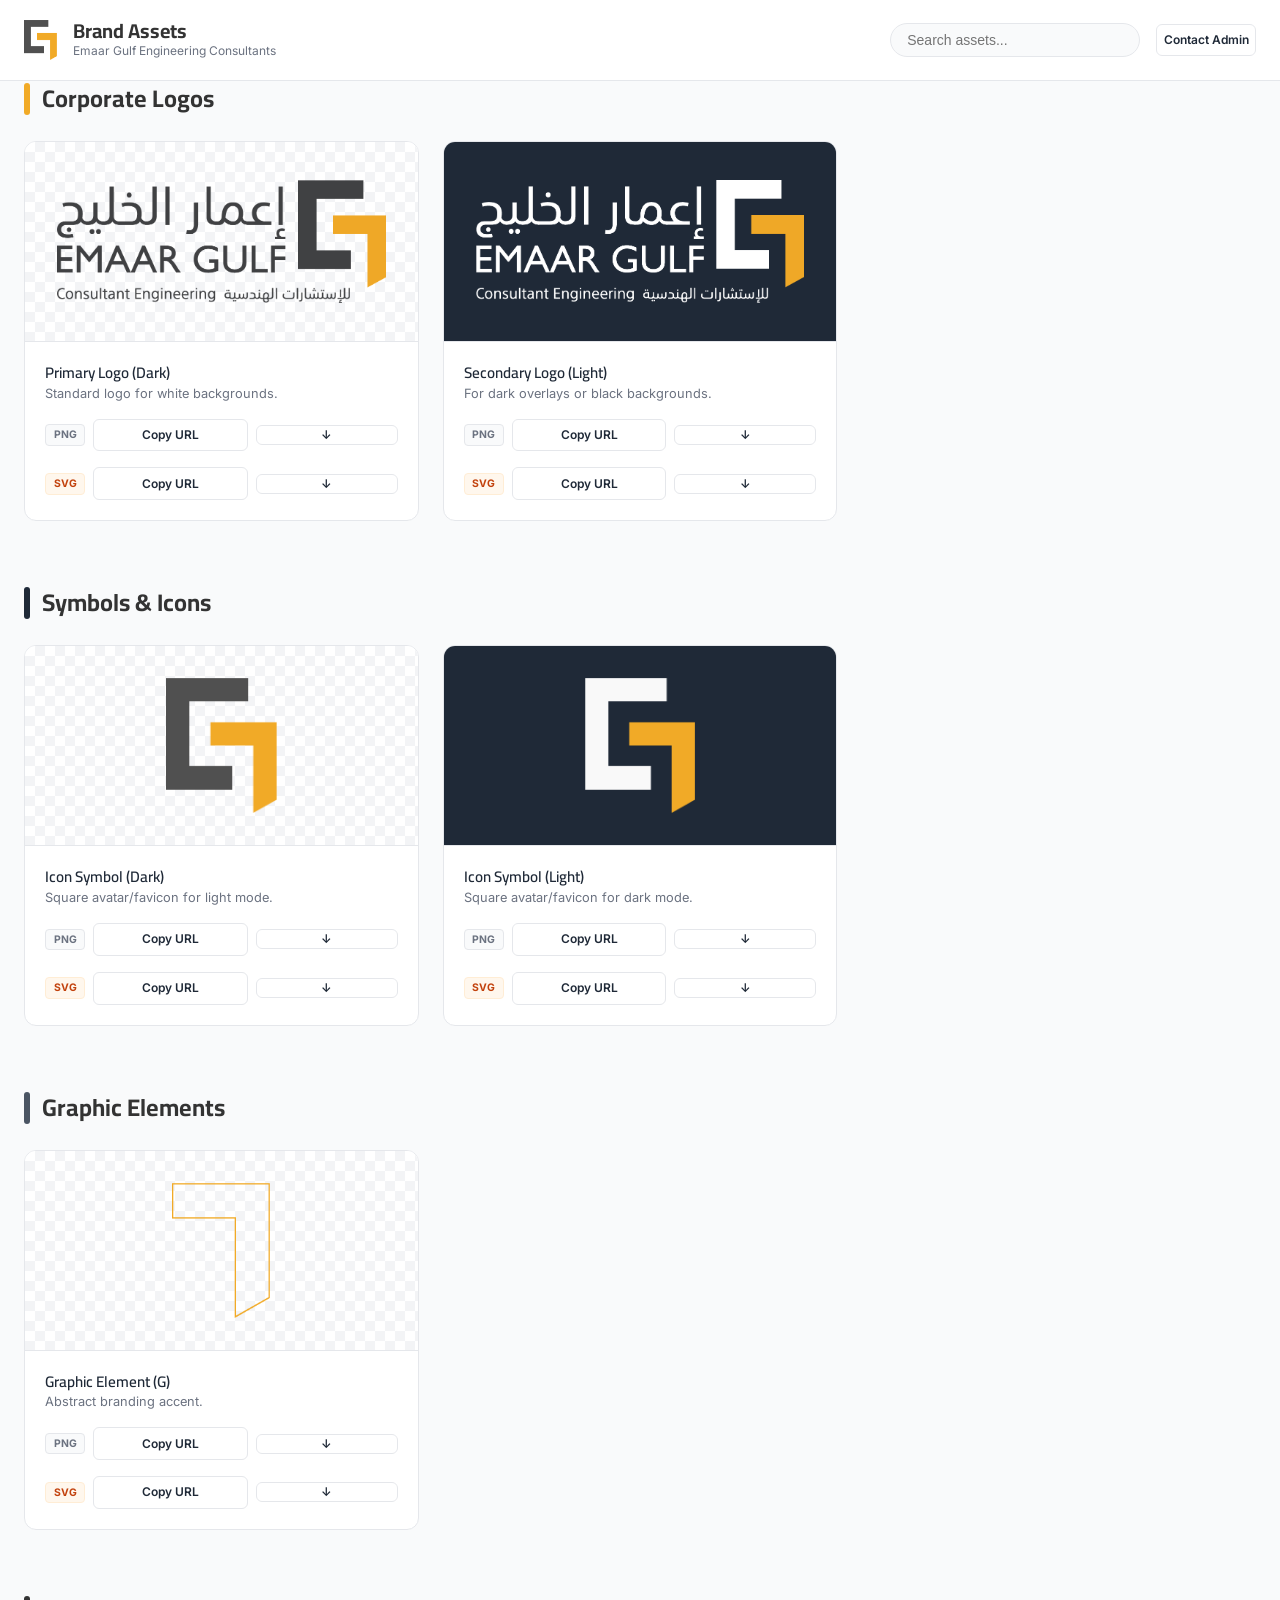
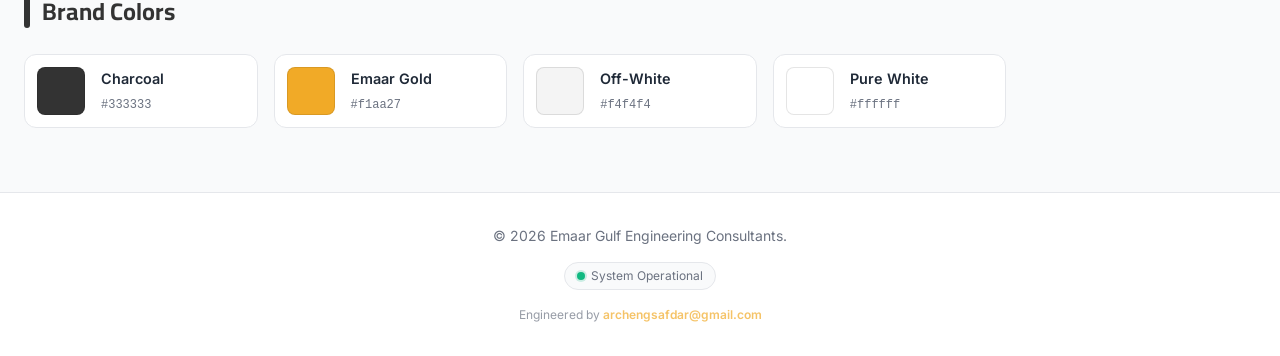
==== index.html @ f211d300 "Update index.html" ====
<!DOCTYPE html>
<html lang="en">
<head>
    <meta charset="UTF-8">
    <meta name="viewport" content="width=device-width, initial-scale=1.0, maximum-scale=5.0, viewport-fit=cover">
    <meta name="author" content="archengsafdar@gmail.com">
    <meta name="description" content="Official Brand Assets and Guidelines for Emaar Gulf Engineering Consultants.">
    <meta name="theme-color" content="#f1aa27">
    
    <title>Emaar Gulf | Brand Assets Portal</title>
    
    <link rel="preconnect" href="https://fonts.googleapis.com">
    <link rel="preconnect" href="https://fonts.gstatic.com" crossorigin>
    <link href="https://fonts.googleapis.com/css2?family=Cairo:wght@400;600;700&family=Inter:wght@400;500;600&display=swap" rel="stylesheet">
    
    <link id="favicon" rel="icon" type="image/png" href="">
    
    <style>
        /* --- CORE VARIABLES --- */
        :root {
            --primary: #f1aa27; 
            --primary-hover: #d4921b;
            --dark: #333333;
            --bg-body: #f9fafb;
            --surface: #ffffff;
            --border: #e5e7eb;
            --text-main: #1f2937;
            --text-muted: #6b7280;
            --success: #10b981;
            --danger: #ef4444;
            --radius: 0.75rem;
            --shadow: 0 4px 6px -1px rgba(0, 0, 0, 0.1), 0 2px 4px -1px rgba(0, 0, 0, 0.06);
            --transition: all 0.2s cubic-bezier(0.4, 0, 0.2, 1);
        }

        /* --- RESET & BASE --- */
        *, *::before, *::after { box-sizing: border-box; margin: 0; padding: 0; }
        body { font-family: 'Inter', sans-serif; background-color: var(--bg-body); color: var(--text-main); line-height: 1.5; -webkit-font-smoothing: antialiased; display: flex; flex-direction: column; min-height: 100vh; }
        h1, h2, h3, .font-brand { font-family: 'Cairo', sans-serif; }
        img { display: block; max-width: 100%; height: auto; }
        button { cursor: pointer; border: none; background: none; font: inherit; }
        a { text-decoration: none; color: inherit; }

        /* --- UTILITIES --- */
        .container { max-width: 1280px; margin: 0 auto; padding: 0 1.5rem; width: 100%; }
        .fade-in { animation: fadeIn 0.4s ease-out forwards; opacity: 0; transform: translateY(10px); }
        @keyframes fadeIn { to { opacity: 1; transform: translateY(0); } }
        
        .bg-checkered {
            background-color: #ffffff;
            background-image: 
                linear-gradient(45deg, #f3f4f6 25%, transparent 25%), 
                linear-gradient(-45deg, #f3f4f6 25%, transparent 25%), 
                linear-gradient(45deg, transparent 75%, #f3f4f6 75%), 
                linear-gradient(-45deg, transparent 75%, #f3f4f6 75%);
            background-size: 20px 20px;
            background-position: 0 0, 0 10px, 10px -10px, -10px 0px;
        }

        /* --- HEADER --- */
        header { background: var(--surface); border-bottom: 1px solid var(--border); position: sticky; top: 0; z-index: 100; backdrop-filter: blur(8px); background-color: rgba(255,255,255,0.95); }
        .header-inner { height: 80px; display: flex; align-items: center; justify-content: space-between; }
        .brand-block { display: flex; align-items: center; gap: 1rem; }
        .brand-logo { height: 40px; width: auto; transition: var(--transition); }
        .brand-text h1 { font-size: 1.25rem; font-weight: 700; color: var(--dark); line-height: 1.1; }
        .brand-text p { font-size: 0.75rem; color: var(--text-muted); }

        .search-bar {
            display: none; /* Hidden on mobile initially */
            background: var(--bg-body); border: 1px solid var(--border);
            padding: 0.5rem 1rem; border-radius: 99px;
            font-size: 0.875rem; width: 250px;
            transition: var(--transition);
        }
        .search-bar:focus { outline: none; border-color: var(--primary); box-shadow: 0 0 0 3px rgba(241, 170, 39, 0.2); }
        @media(min-width: 768px) { .search-bar { display: block; } }

        /* --- MAIN CONTENT --- */
        main { flex: 1; padding: 3rem 0; }
        .section { margin-bottom: 4rem; }
        .section-header { margin-bottom: 1.5rem; display: flex; align-items: center; gap: 0.75rem; }
        .section-pill { width: 6px; height: 32px; border-radius: 4px; }
        .section-title { font-size: 1.5rem; font-weight: 700; color: var(--dark); }

        /* --- CARD GRID --- */
        .grid { display: grid; grid-template-columns: repeat(auto-fill, minmax(300px, 1fr)); gap: 1.5rem; }
        
        .card { 
            background: var(--surface); border: 1px solid var(--border); border-radius: var(--radius); 
            overflow: hidden; display: flex; flex-direction: column; 
            transition: var(--transition);
        }
        .card:hover { transform: translateY(-2px); box-shadow: var(--shadow); border-color: var(--primary); }

        .preview-area { 
            height: 200px; position: relative; border-bottom: 1px solid var(--border); 
            display: flex; align-items: center; justify-content: center; padding: 2rem;
        }
        .preview-img { max-height: 100%; max-width: 100%; object-fit: contain; transition: transform 0.3s ease; }
        .card:hover .preview-img { transform: scale(1.05); }

        /* Controls overlay */
        .controls { 
            position: absolute; top: 10px; right: 10px; display: flex; gap: 4px; 
            background: rgba(255,255,255,0.9); padding: 4px; border-radius: 6px; 
            opacity: 0; transition: var(--transition); border: 1px solid var(--border);
        }
        .card:hover .controls { opacity: 1; }
        .ctrl-btn { width: 24px; height: 24px; border-radius: 4px; border: 1px solid var(--border); }
        .ctrl-btn:hover { border-color: var(--text-muted); }

        .card-body { padding: 1.25rem; display: flex; flex-direction: column; gap: 1rem; flex: 1; }
        .asset-name { font-weight: 600; color: var(--text-main); font-size: 0.95rem; }
        .asset-desc { font-size: 0.8rem; color: var(--text-muted); line-height: 1.4; flex: 1; }

        .action-row { display: flex; align-items: center; gap: 0.5rem; }
        .badge { font-size: 0.65rem; font-weight: 700; padding: 2px 6px; border-radius: 4px; text-transform: uppercase; width: 40px; text-align: center; }
        .badge-png { background: var(--bg-body); color: var(--text-muted); border: 1px solid var(--border); }
        .badge-svg { background: #fff7ed; color: #c2410c; border: 1px solid #ffedd5; }

        .btn { 
            flex: 1; padding: 0.4rem; font-size: 0.75rem; font-weight: 600; 
            border-radius: 6px; border: 1px solid var(--border); 
            background: var(--surface); color: var(--text-main); 
            transition: var(--transition); text-align: center; display: flex; align-items: center; justify-content: center; gap: 4px;
        }
        .btn:hover { background: var(--bg-body); border-color: var(--text-muted); }
        .btn-icon { width: 28px; padding: 0; }

        /* --- COLORS GRID --- */
        .color-grid { display: grid; grid-template-columns: repeat(auto-fill, minmax(200px, 1fr)); gap: 1rem; }
        .color-card { 
            background: var(--surface); border: 1px solid var(--border); padding: 0.75rem; 
            border-radius: var(--radius); display: flex; align-items: center; gap: 1rem;
            cursor: pointer; transition: var(--transition);
        }
        .color-card:hover { border-color: var(--primary); transform: translateX(4px); }
        .swatch { width: 48px; height: 48px; border-radius: 8px; border: 1px solid rgba(0,0,0,0.1); }
        .color-info h4 { font-size: 0.9rem; font-weight: 600; }
        .color-info code { font-size: 0.75rem; color: var(--text-muted); font-family: monospace; }

        /* --- FOOTER --- */
        footer { border-top: 1px solid var(--border); padding: 2rem 0; text-align: center; font-size: 0.875rem; color: var(--text-muted); background: var(--surface); }
        .status-badge { 
            display: inline-flex; align-items: center; gap: 6px; 
            padding: 4px 12px; border-radius: 99px; background: var(--bg-body); 
            border: 1px solid var(--border); font-size: 0.75rem; margin-top: 1rem;
        }
        .dot { width: 8px; height: 8px; border-radius: 50%; }
        .dot.ok { background: var(--success); box-shadow: 0 0 0 2px rgba(16, 185, 129, 0.2); }
        .dot.err { background: var(--danger); animation: pulse 1.5s infinite; }
        @keyframes pulse { 0% { opacity: 1; } 50% { opacity: 0.4; } 100% { opacity: 1; } }

        /* --- ERROR STATE --- */
        .error-placeholder { 
            width: 100%; height: 100%; display: flex; flex-direction: column; 
            align-items: center; justify-content: center; text-align: center;
            color: var(--danger); background: #fef2f2; padding: 1rem;
        }
    </style>
</head>
<body>

    <header>
        <div class="container header-inner">
            <div class="brand-block">
                <img id="header-logo" class="brand-logo" alt="Emaar Gulf" src="[data-uri]">
                <div class="brand-text">
                    <h1>Brand Assets</h1>
                    <p>Emaar Gulf Engineering Consultants</p>
                </div>
            </div>
            <div style="display: flex; gap: 1rem; align-items: center;">
                <input type="text" id="searchInput" class="search-bar" placeholder="Search assets..." onkeyup="filterAssets()">
                <a href="mailto:emaargulf.sa@gmail.com" class="btn">
                    Contact Admin
                </a>
            </div>
        </div>
    </header>

    <main id="app" class="container">
        </main>

    <footer>
        <div class="container">
            <p>&copy; <span id="year"></span> Emaar Gulf Engineering Consultants.</p>
            
            <div class="status-badge" id="system-status">
                <span class="dot ok"></span> System Operational
            </div>
            
            <p style="margin-top: 1rem; font-size: 0.75rem; opacity: 0.7;">
                Engineered by <a href="mailto:archengsafdar@gmail.com" style="font-weight: 600; color: var(--primary);">archengsafdar@gmail.com</a>
            </p>
        </div>
    </footer>

    <script>
        /**
         * INTELLIGENT ASSET MANAGER V4.1
         * Feature: CLOUD-FIRST (Always pulls from GitHub Production)
         */

        const CONFIG = {
            // FIXED: We force the online URL. 
            // This ensures images load even if you open this file from your Desktop.
            repoBase: "https://emaargulf.github.io/emaargulf-branding/", 
            
            assetsPath: "assets/logos/",
            
            sections: [
                {
                    title: "Corporate Logos",
                    color: "var(--primary)",
                    id: "sec-logos",
                    items: [
                        { id: "full-dark", name: "Primary Logo (Dark)", file: "logo-full-dark", desc: "Standard logo for white backgrounds.", bg: "bg-checkered" },
                        { id: "full-light", name: "Secondary Logo (Light)", file: "logo-full-light", desc: "For dark overlays or black backgrounds.", bg: "#1f2937" }
                    ]
                },
                {
                    title: "Symbols & Icons",
                    color: "#1f2937",
                    id: "sec-icons",
                    items: [
                        { id: "icon-dark", name: "Icon Symbol (Dark)", file: "logo-icon-dark", desc: "Square avatar/favicon for light mode.", bg: "bg-checkered" },
                        { id: "icon-light", name: "Icon Symbol (Light)", file: "logo-icon-light", desc: "Square avatar/favicon for dark mode.", bg: "#1f2937" }
                    ]
                },
                {
                    title: "Graphic Elements",
                    color: "#4b5563",
                    id: "sec-graphics",
                    items: [
                        { id: "part-g", name: "Graphic Element (G)", file: "logo-part-g", desc: "Abstract branding accent.", bg: "bg-checkered" }
                    ]
                }
            ],
            colors: [
                { name: "Charcoal", hex: "#333333" },
                { name: "Emaar Gold", hex: "#f1aa27" },
                { name: "Off-White", hex: "#f4f4f4" },
                { name: "Pure White", hex: "#ffffff" }
            ]
        };

        // Global Error Counter
        let errorCount = 0;

        function init() {
            const app = document.getElementById('app');
            document.getElementById('year').textContent = new Date().getFullYear();
            
            // Set Header Logo & Favicon Dynamically
            const iconUrl = getUrl('logo-icon-dark.png');
            document.getElementById('header-logo').src = iconUrl;
            document.getElementById('favicon').href = iconUrl;

            // Render Sections
            CONFIG.sections.forEach((section, index) => {
                const delay = index * 100; // Stagger animation
                const html = `
                    <div class="section fade-in" style="animation-delay: ${delay}ms" id="${section.id}">
                        <div class="section-header">
                            <div class="section-pill" style="background: ${section.color}"></div>
                            <h2 class="section-title">${section.title}</h2>
                        </div>
                        <div class="grid">
                            ${section.items.map(item => renderCard(item)).join('')}
                        </div>
                    </div>
                `;
                app.innerHTML += html;
            });

            // Render Colors
            renderColors(app);
        }

        function renderCard(item) {
            const pngUrl = getUrl(item.file + '.png');
            const svgUrl = getUrl(item.file + '.svg');
            const uid = `card-${item.id}`;
            const bgStyle = item.bg.startsWith('#') ? `background-color: ${item.bg}` : '';
            const bgClass = item.bg.startsWith('#') ? '' : item.bg;

            return `
                <div class="card search-item" data-name="${item.name.toLowerCase()}">
                    <div id="${uid}" class="preview-area ${bgClass}" style="${bgStyle}">
                        <img src="${pngUrl}" class="preview-img" alt="${item.name}" 
                             onerror="handleError(this, '${item.file}')">
                        
                        <div class="controls">
                            <button class="ctrl-btn bg-checkered" onclick="setBg('${uid}', 'bg-checkered')" title="Transparent"></button>
                            <button class="ctrl-btn" style="background:#fff" onclick="setBg('${uid}', 'white')" title="White"></button>
                            <button class="ctrl-btn" style="background:#1f2937" onclick="setBg('${uid}', '#1f2937')" title="Dark"></button>
                        </div>
                    </div>
                    
                    <div class="card-body">
                        <div>
                            <h3 class="asset-name">${item.name}</h3>
                            <p class="asset-desc">${item.desc}</p>
                        </div>
                        
                        <div class="action-row">
                            <span class="badge badge-png">PNG</span>
                            <button onclick="copyToClipboard('${pngUrl}', this)" class="btn">Copy URL</button>
                            <a href="${pngUrl}" download target="_blank" class="btn btn-icon">↓</a>
                        </div>
                        <div class="action-row">
                            <span class="badge badge-svg">SVG</span>
                            <button onclick="copyToClipboard('${svgUrl}', this)" class="btn">Copy URL</button>
                            <a href="${svgUrl}" download target="_blank" class="btn btn-icon">↓</a>
                        </div>
                    </div>
                </div>
            `;
        }

        function renderColors(container) {
            const html = `
                <div class="section fade-in">
                    <div class="section-header">
                        <div class="section-pill" style="background: var(--dark)"></div>
                        <h2 class="section-title">Brand Colors</h2>
                    </div>
                    <div class="color-grid">
                        ${CONFIG.colors.map(c => `
                            <div class="color-card" onclick="copyToClipboard('${c.hex}', this, true)">
                                <div class="swatch" style="background: ${c.hex}"></div>
                                <div class="color-info">
                                    <h4>${c.name}</h4>
                                    <code>${c.hex}</code>
                                </div>
                            </div>
                        `).join('')}
                    </div>
                </div>
            `;
            container.innerHTML += html;
        }

        // --- INTELLIGENCE FUNCTIONS ---

        // Cloud-First URL Builder
        function getUrl(filename) {
            return `${CONFIG.repoBase}${CONFIG.assetsPath}${filename}`; 
        }

        // Background Toggle Logic
        function setBg(id, value) {
            const el = document.getElementById(id);
            el.className = 'preview-area'; // Reset
            el.style.backgroundColor = '';
            
            if (value === 'bg-checkered') {
                el.classList.add('bg-checkered');
            } else if (value === 'white') {
                el.style.backgroundColor = '#ffffff';
            } else {
                el.style.backgroundColor = value;
            }
        }

        // Search Filter
        function filterAssets() {
            const term = document.getElementById('searchInput').value.toLowerCase();
            const items = document.querySelectorAll('.search-item');
            
            items.forEach(item => {
                const name = item.getAttribute('data-name');
                if (name.includes(term)) {
                    item.style.display = 'flex';
                } else {
                    item.style.display = 'none';
                }
            });
        }

        // Self-Healing Error Handler
        function handleError(img, filename) {
            errorCount++;
            const parent = img.parentElement;
            
            parent.innerHTML = `
                <div class="error-placeholder">
                    <div style="font-size: 2rem; margin-bottom: 0.5rem">⚠️</div>
                    <div style="font-weight: 700; font-size: 0.8rem;">Asset Missing</div>
                    <code style="font-size: 0.6rem; margin-top: 0.25rem; color: var(--text-muted)">${filename}</code>
                </div>
            `;
            
            updateSystemStatus();
        }

        function updateSystemStatus() {
            const badge = document.getElementById('system-status');
            const dot = badge.querySelector('.dot');
            
            if (errorCount > 0) {
                dot.className = 'dot err';
                badge.innerHTML = `<span class="dot err"></span> ${errorCount} Missing Asset(s)`;
                badge.style.color = 'var(--danger)';
                badge.style.borderColor = 'var(--danger)';
            }
        }

        // Advanced Clipboard Copy
        async function copyToClipboard(text, btn, isColor = false) {
            const originalContent = btn.innerHTML;
            
            try {
                await navigator.clipboard.writeText(text);
                
                // Success Feedback
                if (isColor) {
                    const card = btn; 
                    card.style.borderColor = 'var(--success)';
                    setTimeout(() => card.style.borderColor = '', 1000);
                } else {
                    btn.innerHTML = `<span style="color:var(--success)">✔ Copied</span>`;
                    btn.style.borderColor = 'var(--success)';
                }
            } catch (err) {
                // Fallback for older browsers
                const ta = document.createElement('textarea');
                ta.value = text;
                document.body.appendChild(ta);
                ta.select();
                document.execCommand('copy');
                document.body.removeChild(ta);
                btn.innerText = "Copied!";
            }

            // Reset
            if (!isColor) {
                setTimeout(() => {
                    btn.innerHTML = originalContent;
                    btn.style.borderColor = '';
                }, 2000);
            }
        }

        // Initialize
        init();

    </script>
</body>
</html>
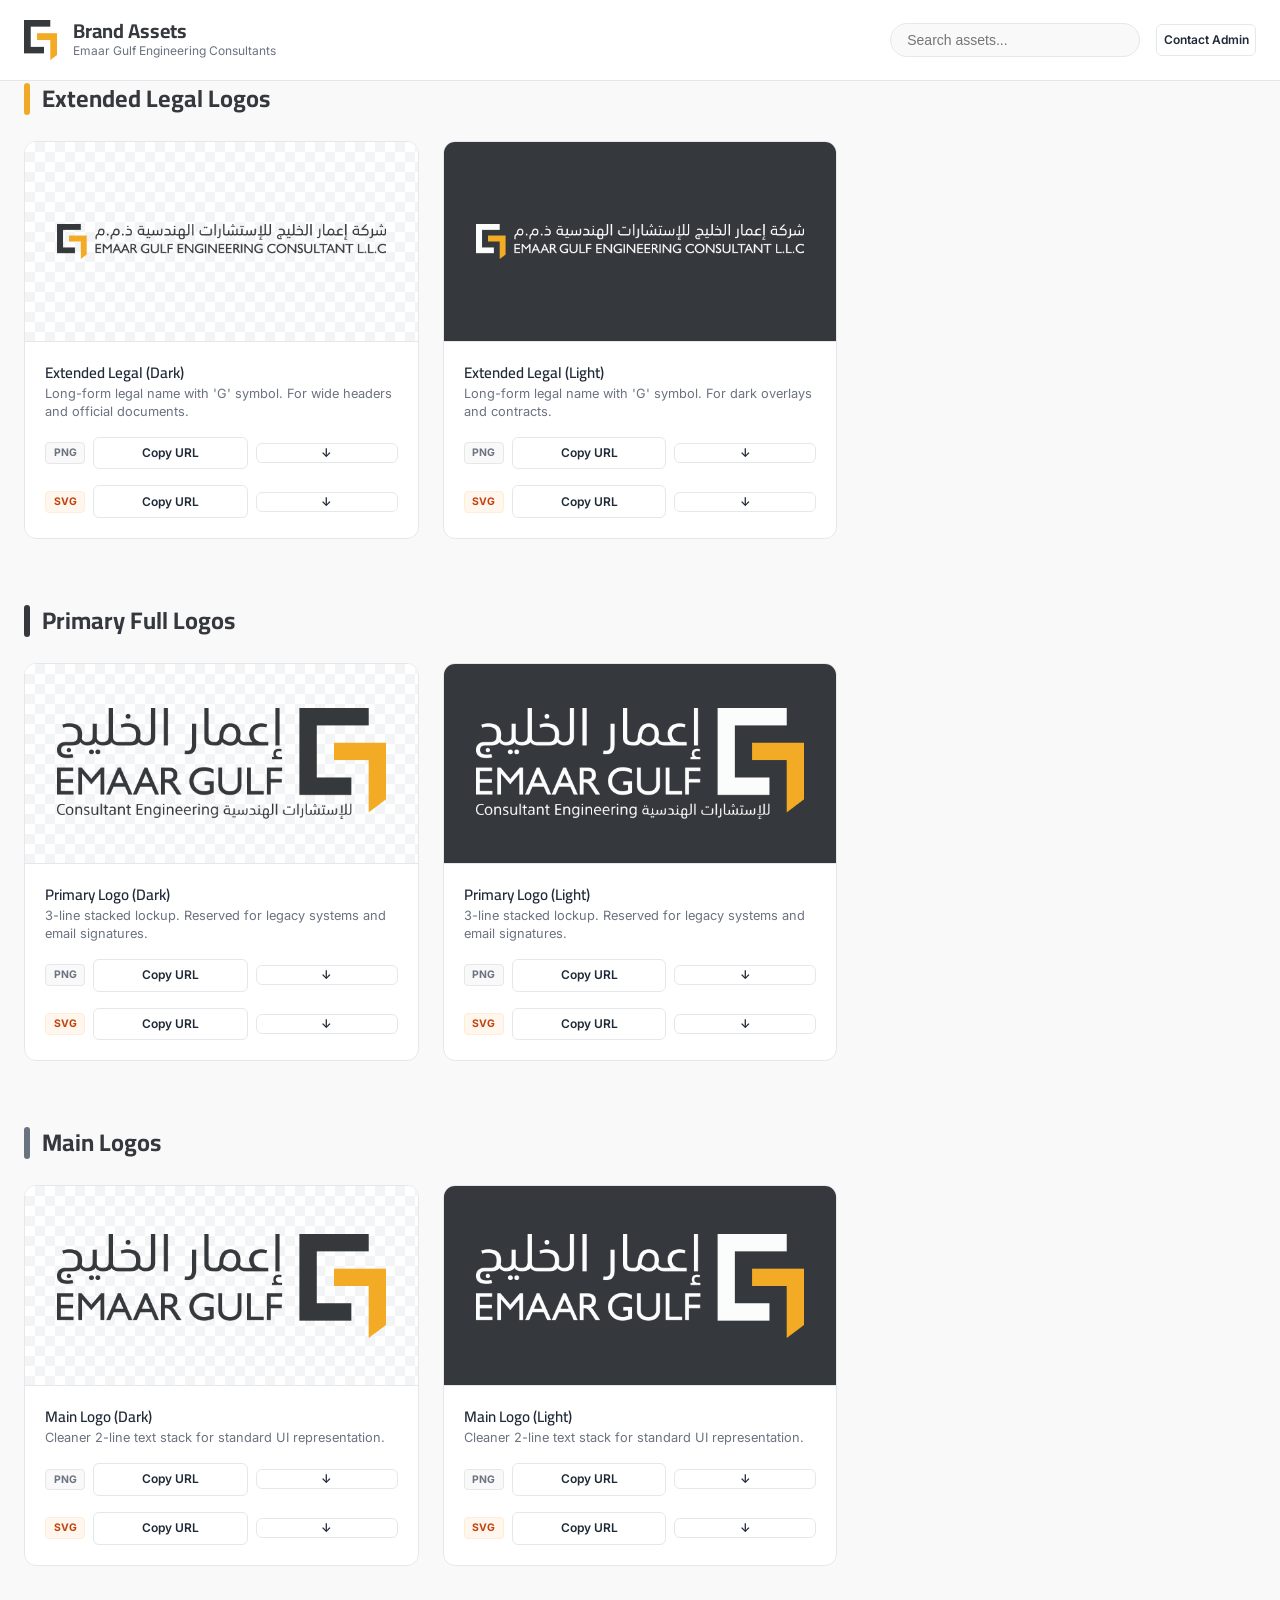
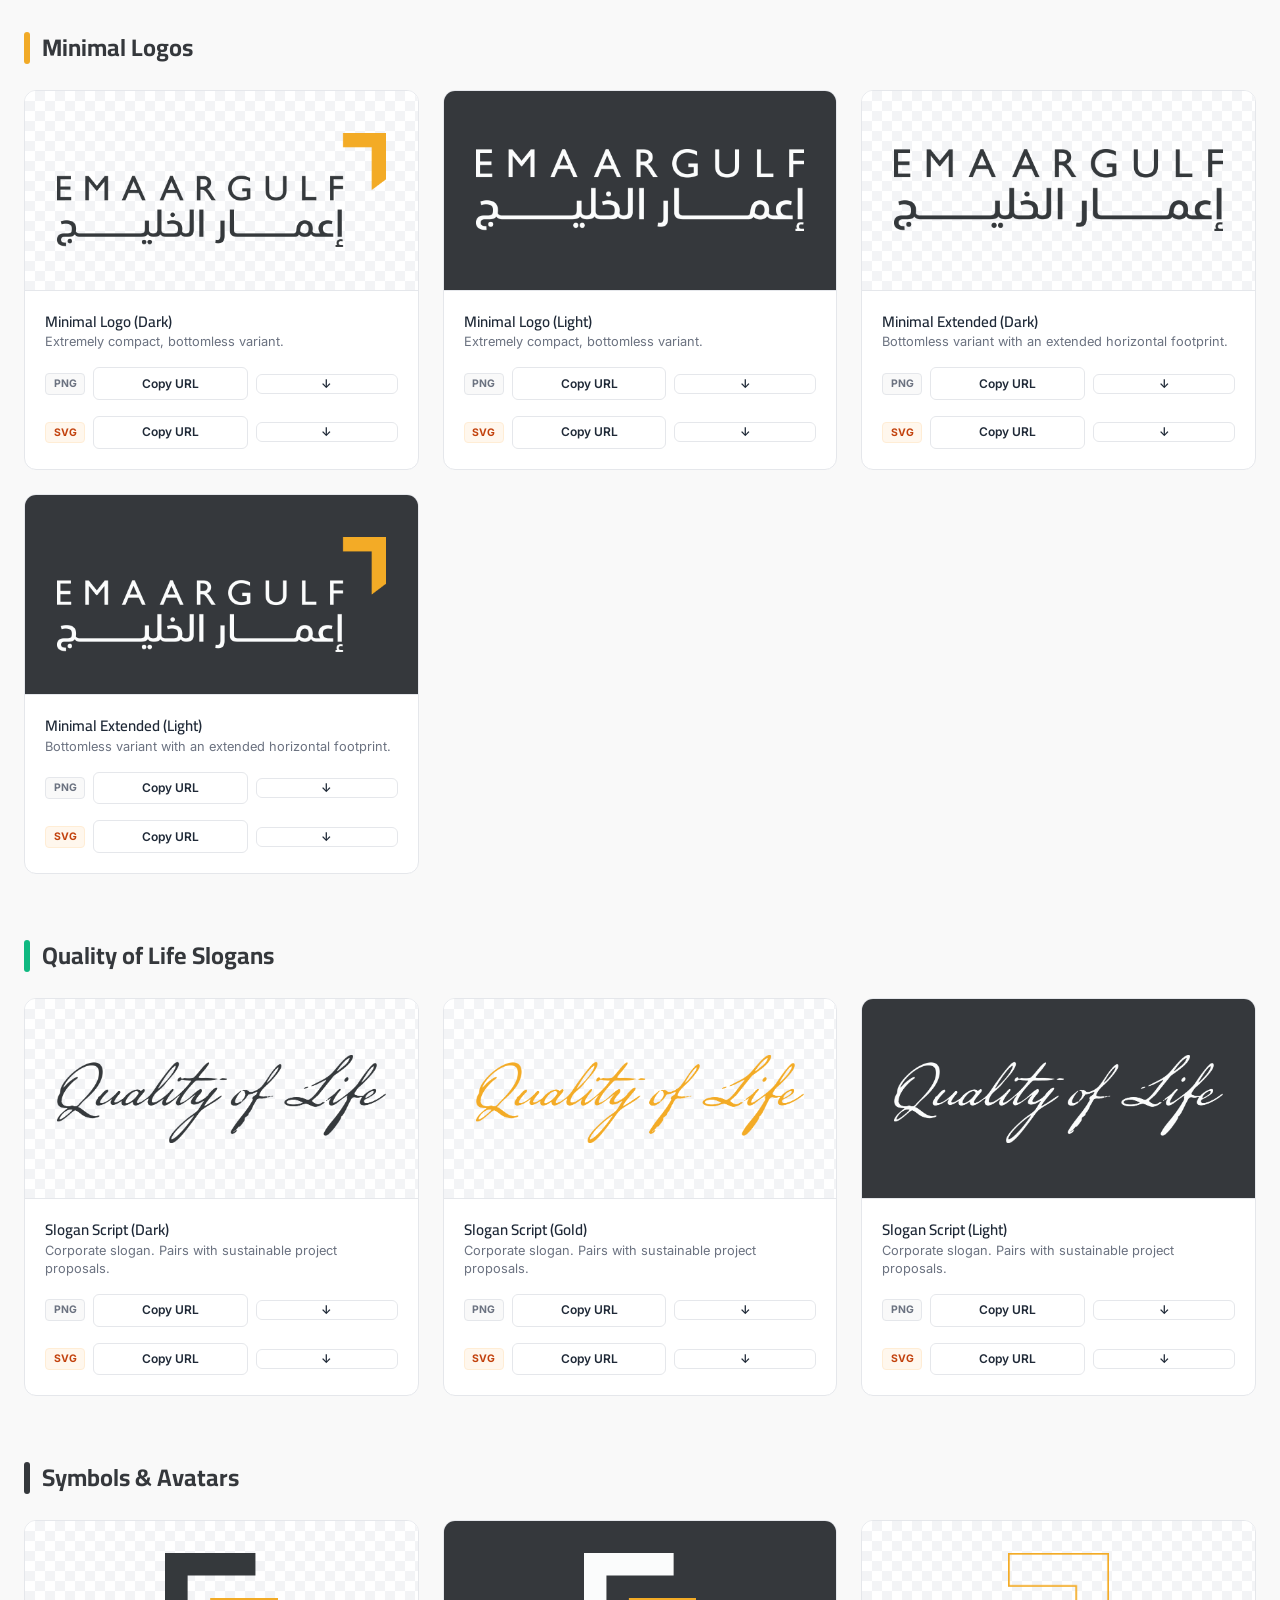
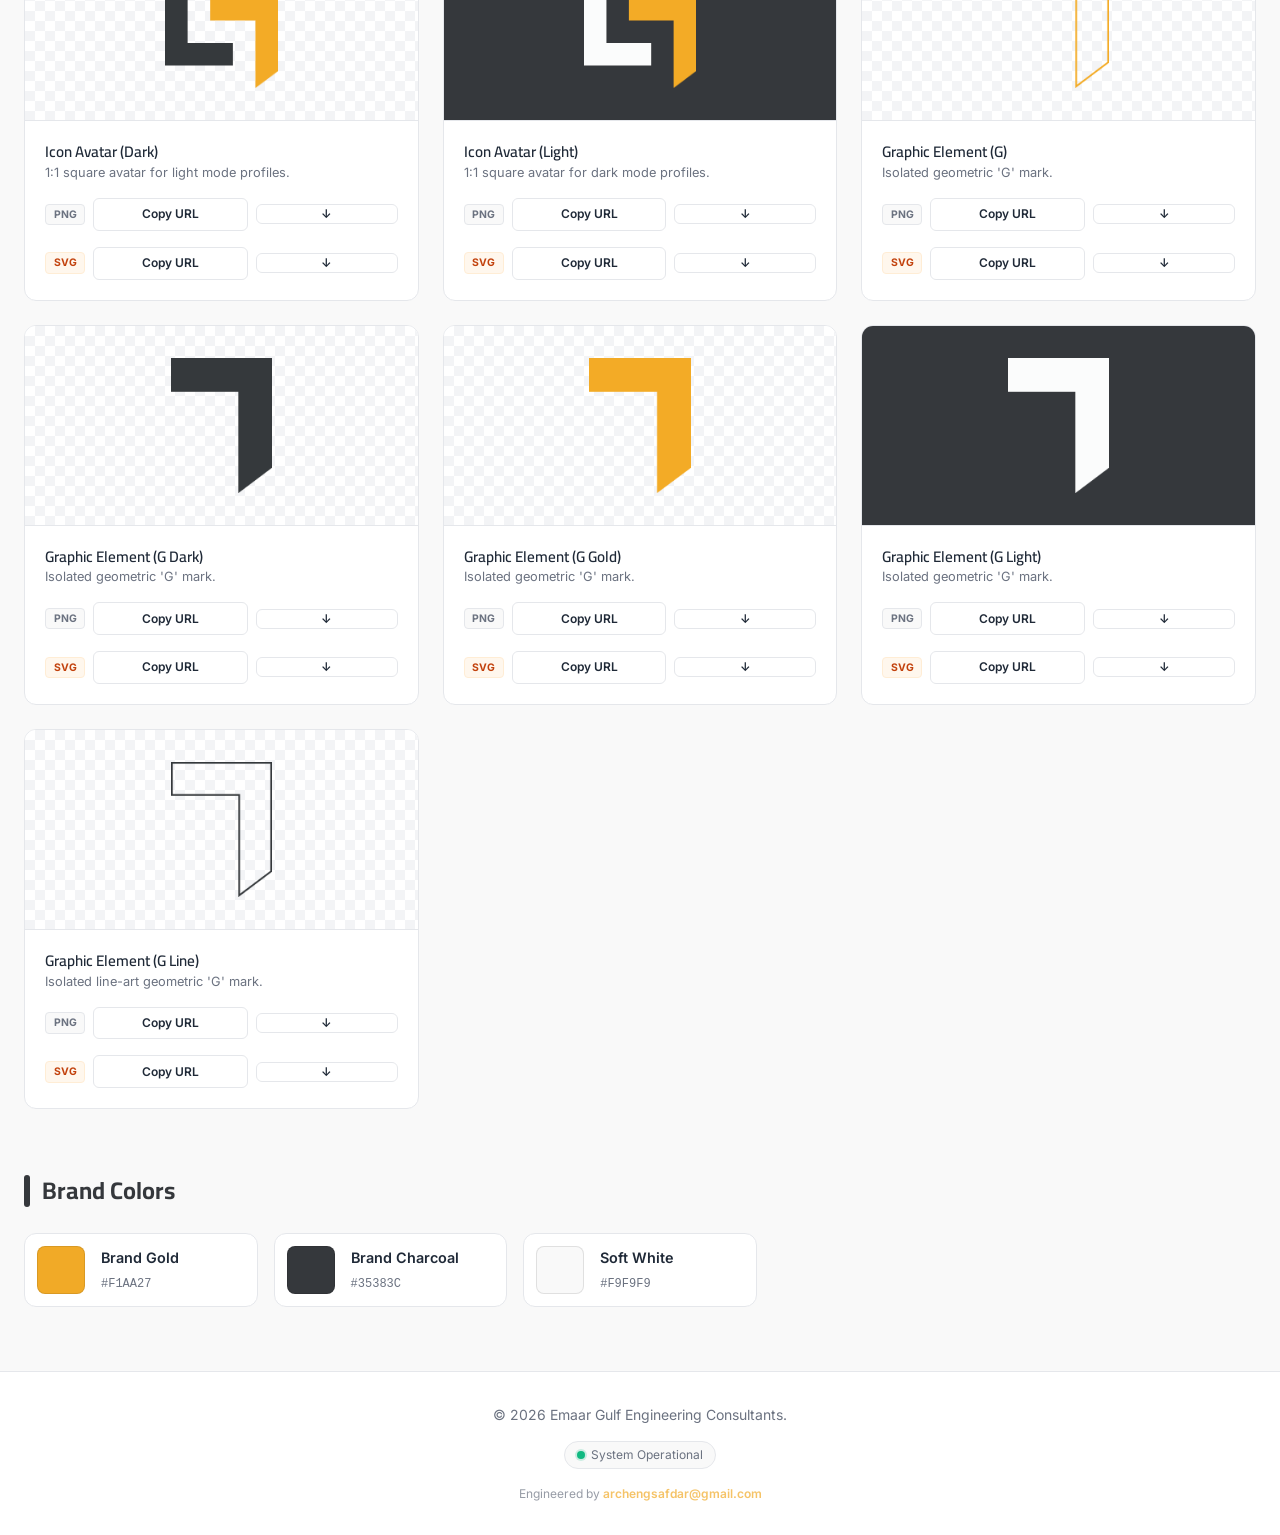
==== commit 71ef1741: "Update HTML structure and styling variables" ====
--- a/index.html
+++ b/index.html
@@ -1,4 +1,5 @@
 <!DOCTYPE html>
+<!-- Developer/Author: archengsafdar@gmail.com -->
 <html lang="en">
 <head>
     <meta charset="UTF-8">
@@ -17,11 +18,12 @@
     
     <style>
         /* --- CORE VARIABLES --- */
+        /* Developer/Author: archengsafdar@gmail.com */
         :root {
             --primary: #f1aa27; 
             --primary-hover: #d4921b;
-            --dark: #333333;
-            --bg-body: #f9fafb;
+            --dark: #35383C;
+            --bg-body: #f9f9f9;
             --surface: #ffffff;
             --border: #e5e7eb;
             --text-main: #1f2937;
@@ -66,7 +68,7 @@
         .brand-text p { font-size: 0.75rem; color: var(--text-muted); }
 
         .search-bar {
-            display: none; /* Hidden on mobile initially */
+            display: none; 
             background: var(--bg-body); border: 1px solid var(--border);
             padding: 0.5rem 1rem; border-radius: 99px;
             font-size: 0.875rem; width: 250px;
@@ -198,50 +200,83 @@
 
     <script>
         /**
-         * INTELLIGENT ASSET MANAGER V4.1
+         * INTELLIGENT ASSET MANAGER V4.2
          * Feature: CLOUD-FIRST (Always pulls from GitHub Production)
+         * Developer/Author: archengsafdar@gmail.com
          */
 
         const CONFIG = {
-            // FIXED: We force the online URL. 
-            // This ensures images load even if you open this file from your Desktop.
             repoBase: "https://emaargulf.github.io/emaargulf-branding/", 
-            
             assetsPath: "assets/logos/",
             
             sections: [
                 {
-                    title: "Corporate Logos",
+                    title: "Extended Legal Logos",
                     color: "var(--primary)",
-                    id: "sec-logos",
-                    items: [
-                        { id: "full-dark", name: "Primary Logo (Dark)", file: "logo-full-dark", desc: "Standard logo for white backgrounds.", bg: "bg-checkered" },
-                        { id: "full-light", name: "Secondary Logo (Light)", file: "logo-full-light", desc: "For dark overlays or black backgrounds.", bg: "#1f2937" }
+                    id: "sec-extended",
+                    items: [
+                        { id: "ext-dark", name: "Extended Legal (Dark)", file: "logo-extended-dark", desc: "Long-form legal name with 'G' symbol. For wide headers and official documents.", bg: "bg-checkered" },
+                        { id: "ext-light", name: "Extended Legal (Light)", file: "logo-extended-light", desc: "Long-form legal name with 'G' symbol. For dark overlays and contracts.", bg: "var(--dark)" }
                     ]
                 },
                 {
-                    title: "Symbols & Icons",
-                    color: "#1f2937",
+                    title: "Primary Full Logos",
+                    color: "var(--dark)",
+                    id: "sec-full",
+                    items: [
+                        { id: "full-dark", name: "Primary Logo (Dark)", file: "logo-full-dark", desc: "3-line stacked lockup. Reserved for legacy systems and email signatures.", bg: "bg-checkered" },
+                        { id: "full-light", name: "Primary Logo (Light)", file: "logo-full-light", desc: "3-line stacked lockup. Reserved for legacy systems and email signatures.", bg: "var(--dark)" }
+                    ]
+                },
+                {
+                    title: "Main Logos",
+                    color: "var(--text-muted)",
+                    id: "sec-main",
+                    items: [
+                        { id: "main-dark", name: "Main Logo (Dark)", file: "logo-main-dark", desc: "Cleaner 2-line text stack for standard UI representation.", bg: "bg-checkered" },
+                        { id: "main-light", name: "Main Logo (Light)", file: "logo-main-light", desc: "Cleaner 2-line text stack for standard UI representation.", bg: "var(--dark)" }
+                    ]
+                },
+                {
+                    title: "Minimal Logos",
+                    color: "var(--primary)",
+                    id: "sec-minimal",
+                    items: [
+                        { id: "min-dark", name: "Minimal Logo (Dark)", file: "logo-minimal-dark", desc: "Extremely compact, bottomless variant.", bg: "bg-checkered" },
+                        { id: "min-light", name: "Minimal Logo (Light)", file: "logo-minimal-light", desc: "Extremely compact, bottomless variant.", bg: "var(--dark)" },
+                        { id: "min-ex-dark", name: "Minimal Extended (Dark)", file: "logo-minimal-ex-dark", desc: "Bottomless variant with an extended horizontal footprint.", bg: "bg-checkered" },
+                        { id: "min-ex-light", name: "Minimal Extended (Light)", file: "logo-minimal-ex-light", desc: "Bottomless variant with an extended horizontal footprint.", bg: "var(--dark)" }
+                    ]
+                },
+                {
+                    title: "Quality of Life Slogans",
+                    color: "var(--success)",
+                    id: "sec-slogans",
+                    items: [
+                        { id: "slogan-dark", name: "Slogan Script (Dark)", file: "logo-slogan-dark", desc: "Corporate slogan. Pairs with sustainable project proposals.", bg: "bg-checkered" },
+                        { id: "slogan-gold", name: "Slogan Script (Gold)", file: "logo-slogan-gold", desc: "Corporate slogan. Pairs with sustainable project proposals.", bg: "bg-checkered" },
+                        { id: "slogan-light", name: "Slogan Script (Light)", file: "logo-slogan-light", desc: "Corporate slogan. Pairs with sustainable project proposals.", bg: "var(--dark)" }
+                    ]
+                },
+                {
+                    title: "Symbols & Avatars",
+                    color: "var(--dark)",
                     id: "sec-icons",
                     items: [
-                        { id: "icon-dark", name: "Icon Symbol (Dark)", file: "logo-icon-dark", desc: "Square avatar/favicon for light mode.", bg: "bg-checkered" },
-                        { id: "icon-light", name: "Icon Symbol (Light)", file: "logo-icon-light", desc: "Square avatar/favicon for dark mode.", bg: "#1f2937" }
-                    ]
-                },
-                {
-                    title: "Graphic Elements",
-                    color: "#4b5563",
-                    id: "sec-graphics",
-                    items: [
-                        { id: "part-g", name: "Graphic Element (G)", file: "logo-part-g", desc: "Abstract branding accent.", bg: "bg-checkered" }
+                        { id: "icon-dark", name: "Icon Avatar (Dark)", file: "logo-icon-dark", desc: "1:1 square avatar for light mode profiles.", bg: "bg-checkered" },
+                        { id: "icon-light", name: "Icon Avatar (Light)", file: "logo-icon-light", desc: "1:1 square avatar for dark mode profiles.", bg: "var(--dark)" },
+                        { id: "part-g", name: "Graphic Element (G)", file: "logo-part-g", desc: "Isolated geometric 'G' mark.", bg: "bg-checkered" },
+                        { id: "part-g-dark", name: "Graphic Element (G Dark)", file: "logo-part-g-dark", desc: "Isolated geometric 'G' mark.", bg: "bg-checkered" },
+                        { id: "part-g-gold", name: "Graphic Element (G Gold)", file: "logo-part-g-gold", desc: "Isolated geometric 'G' mark.", bg: "bg-checkered" },
+                        { id: "part-g-light", name: "Graphic Element (G Light)", file: "logo-part-g-light", desc: "Isolated geometric 'G' mark.", bg: "var(--dark)" },
+                        { id: "part-g-line-dark", name: "Graphic Element (G Line)", file: "logo-part-g-line-dark", desc: "Isolated line-art geometric 'G' mark.", bg: "bg-checkered" }
                     ]
                 }
             ],
             colors: [
-                { name: "Charcoal", hex: "#333333" },
-                { name: "Emaar Gold", hex: "#f1aa27" },
-                { name: "Off-White", hex: "#f4f4f4" },
-                { name: "Pure White", hex: "#ffffff" }
+                { name: "Brand Gold", hex: "#F1AA27" },
+                { name: "Brand Charcoal", hex: "#35383C" },
+                { name: "Soft White", hex: "#F9F9F9" }
             ]
         };
 
@@ -282,8 +317,8 @@
             const pngUrl = getUrl(item.file + '.png');
             const svgUrl = getUrl(item.file + '.svg');
             const uid = `card-${item.id}`;
-            const bgStyle = item.bg.startsWith('#') ? `background-color: ${item.bg}` : '';
-            const bgClass = item.bg.startsWith('#') ? '' : item.bg;
+            const bgStyle = item.bg.startsWith('#') || item.bg.startsWith('var') ? `background: ${item.bg}` : '';
+            const bgClass = item.bg.startsWith('#') || item.bg.startsWith('var') ? '' : item.bg;
 
             return `
                 <div class="card search-item" data-name="${item.name.toLowerCase()}">
@@ -294,7 +329,7 @@
                         <div class="controls">
                             <button class="ctrl-btn bg-checkered" onclick="setBg('${uid}', 'bg-checkered')" title="Transparent"></button>
                             <button class="ctrl-btn" style="background:#fff" onclick="setBg('${uid}', 'white')" title="White"></button>
-                            <button class="ctrl-btn" style="background:#1f2937" onclick="setBg('${uid}', '#1f2937')" title="Dark"></button>
+                            <button class="ctrl-btn" style="background:var(--dark)" onclick="setBg('${uid}', 'var(--dark)')" title="Dark"></button>
                         </div>
                     </div>
                     
@@ -353,14 +388,14 @@
         function setBg(id, value) {
             const el = document.getElementById(id);
             el.className = 'preview-area'; // Reset
-            el.style.backgroundColor = '';
+            el.style.background = '';
             
             if (value === 'bg-checkered') {
                 el.classList.add('bg-checkered');
             } else if (value === 'white') {
-                el.style.backgroundColor = '#ffffff';
+                el.style.background = '#ffffff';
             } else {
-                el.style.backgroundColor = value;
+                el.style.background = value;
             }
         }
 
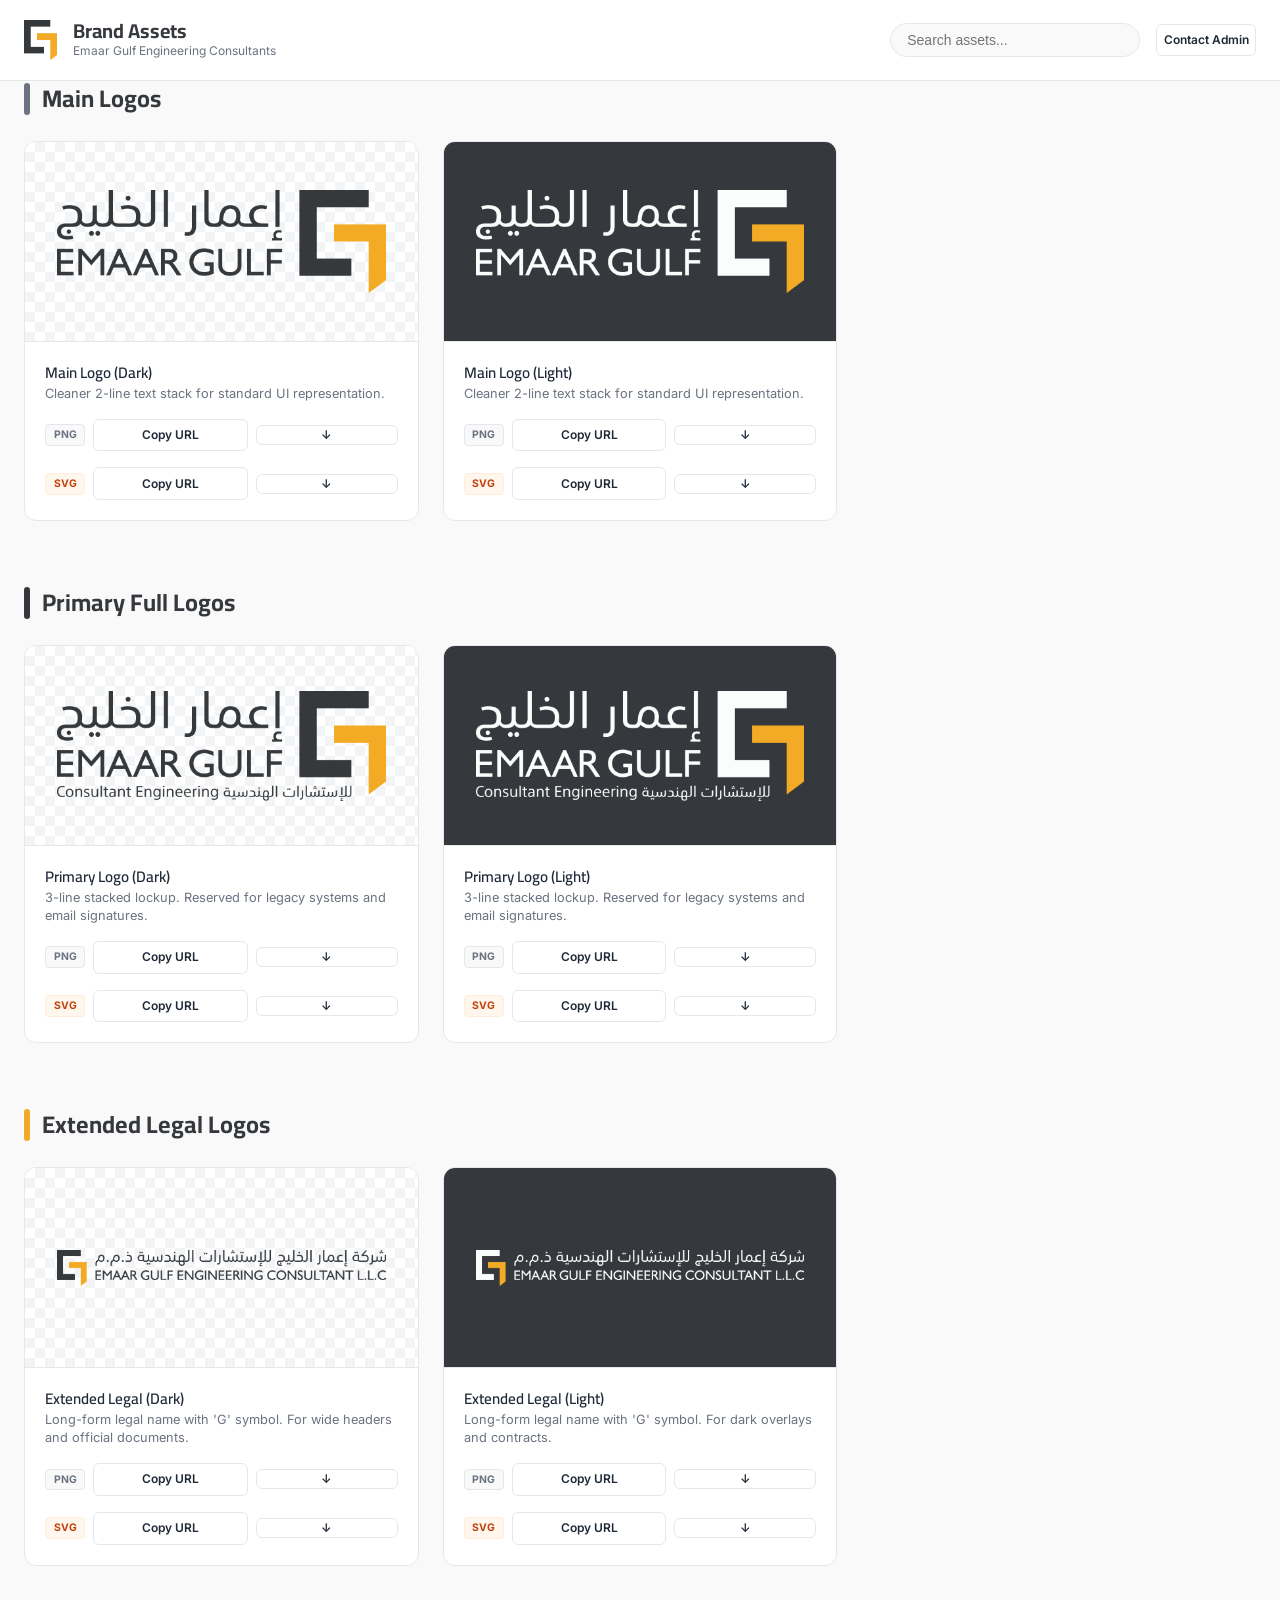
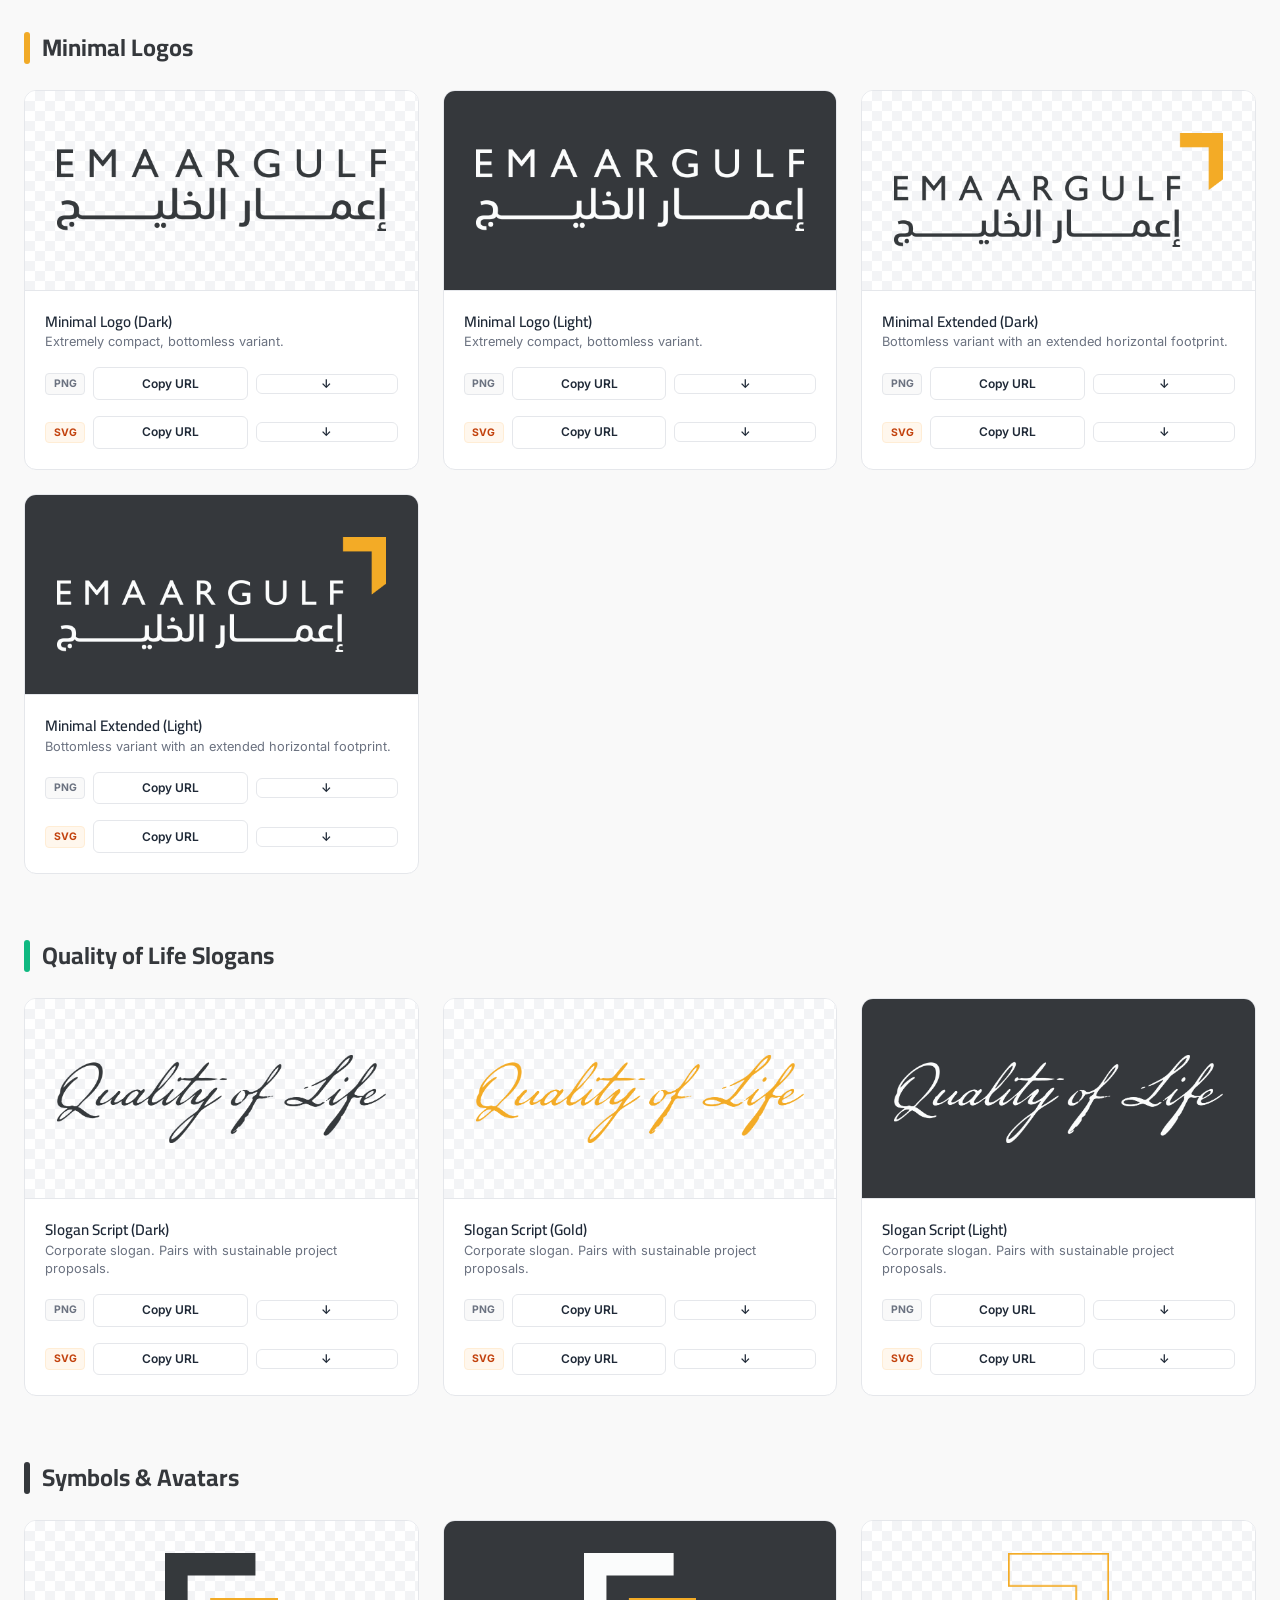
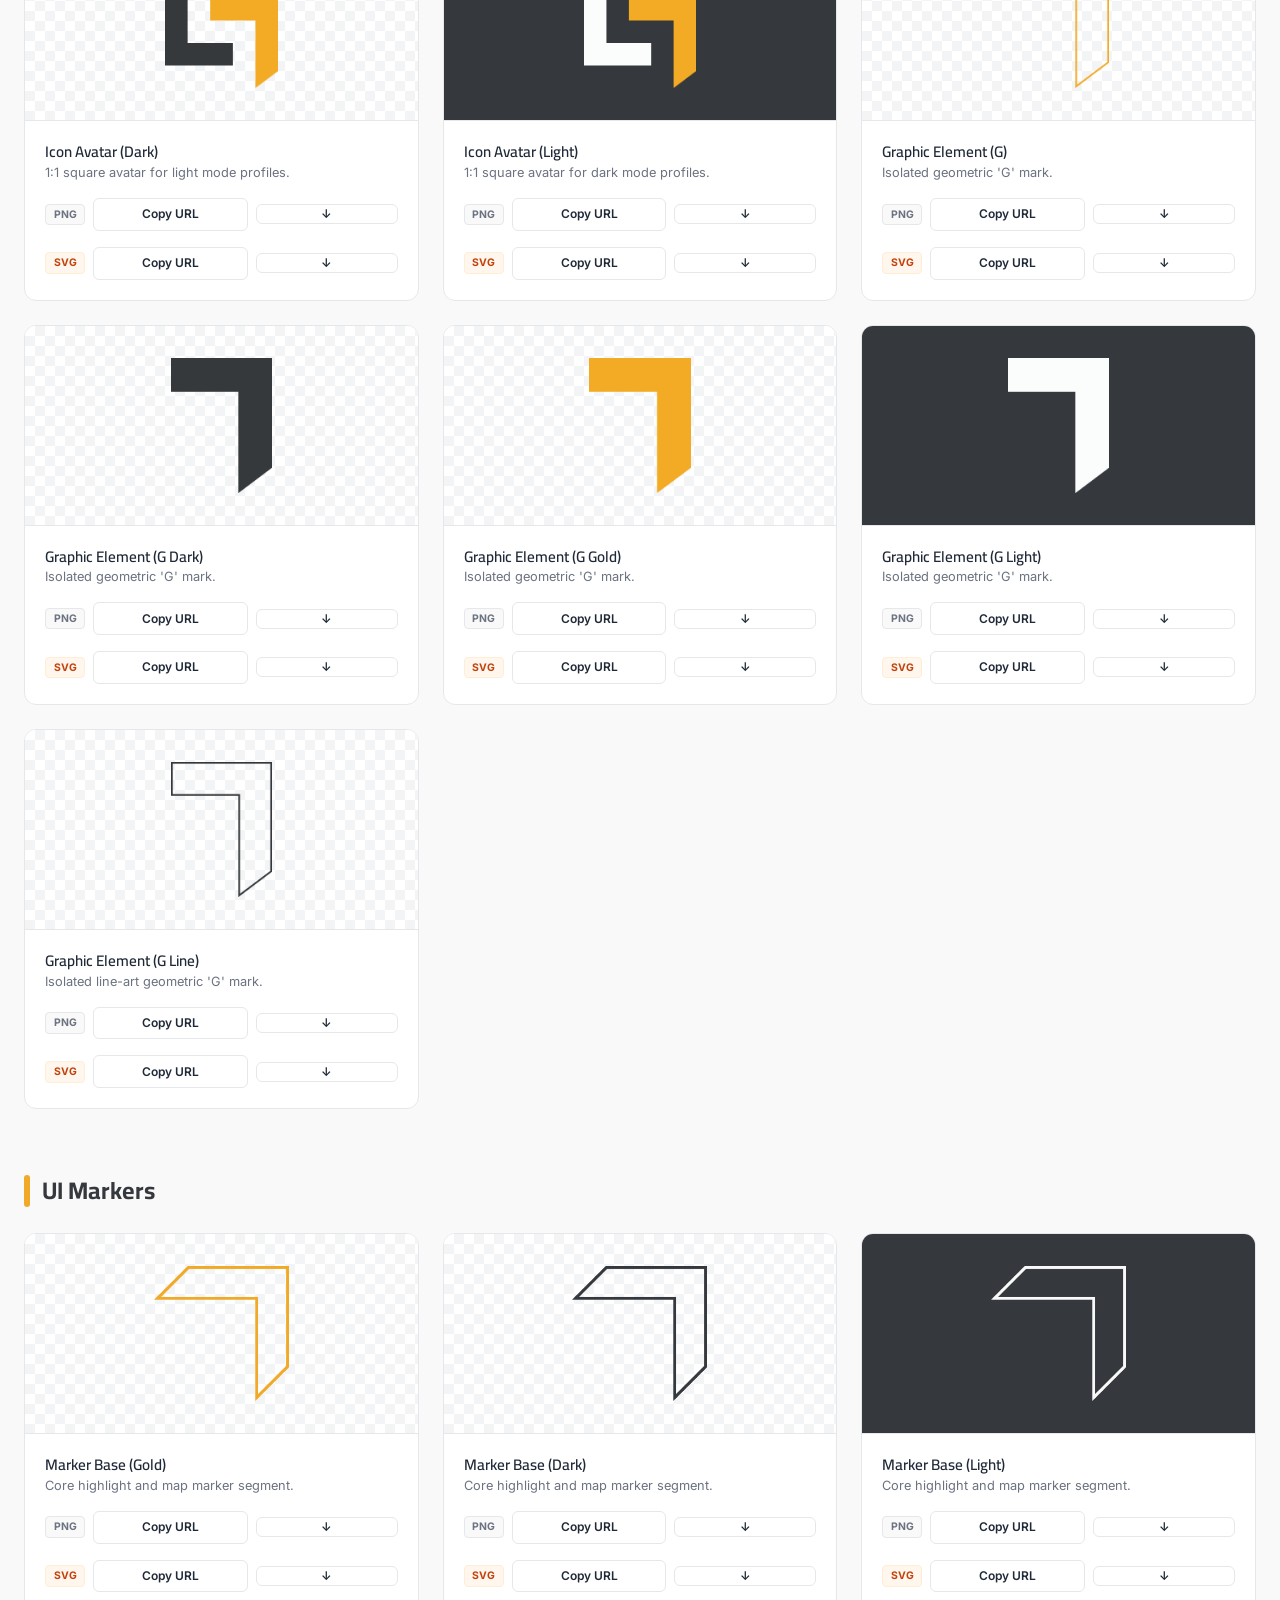
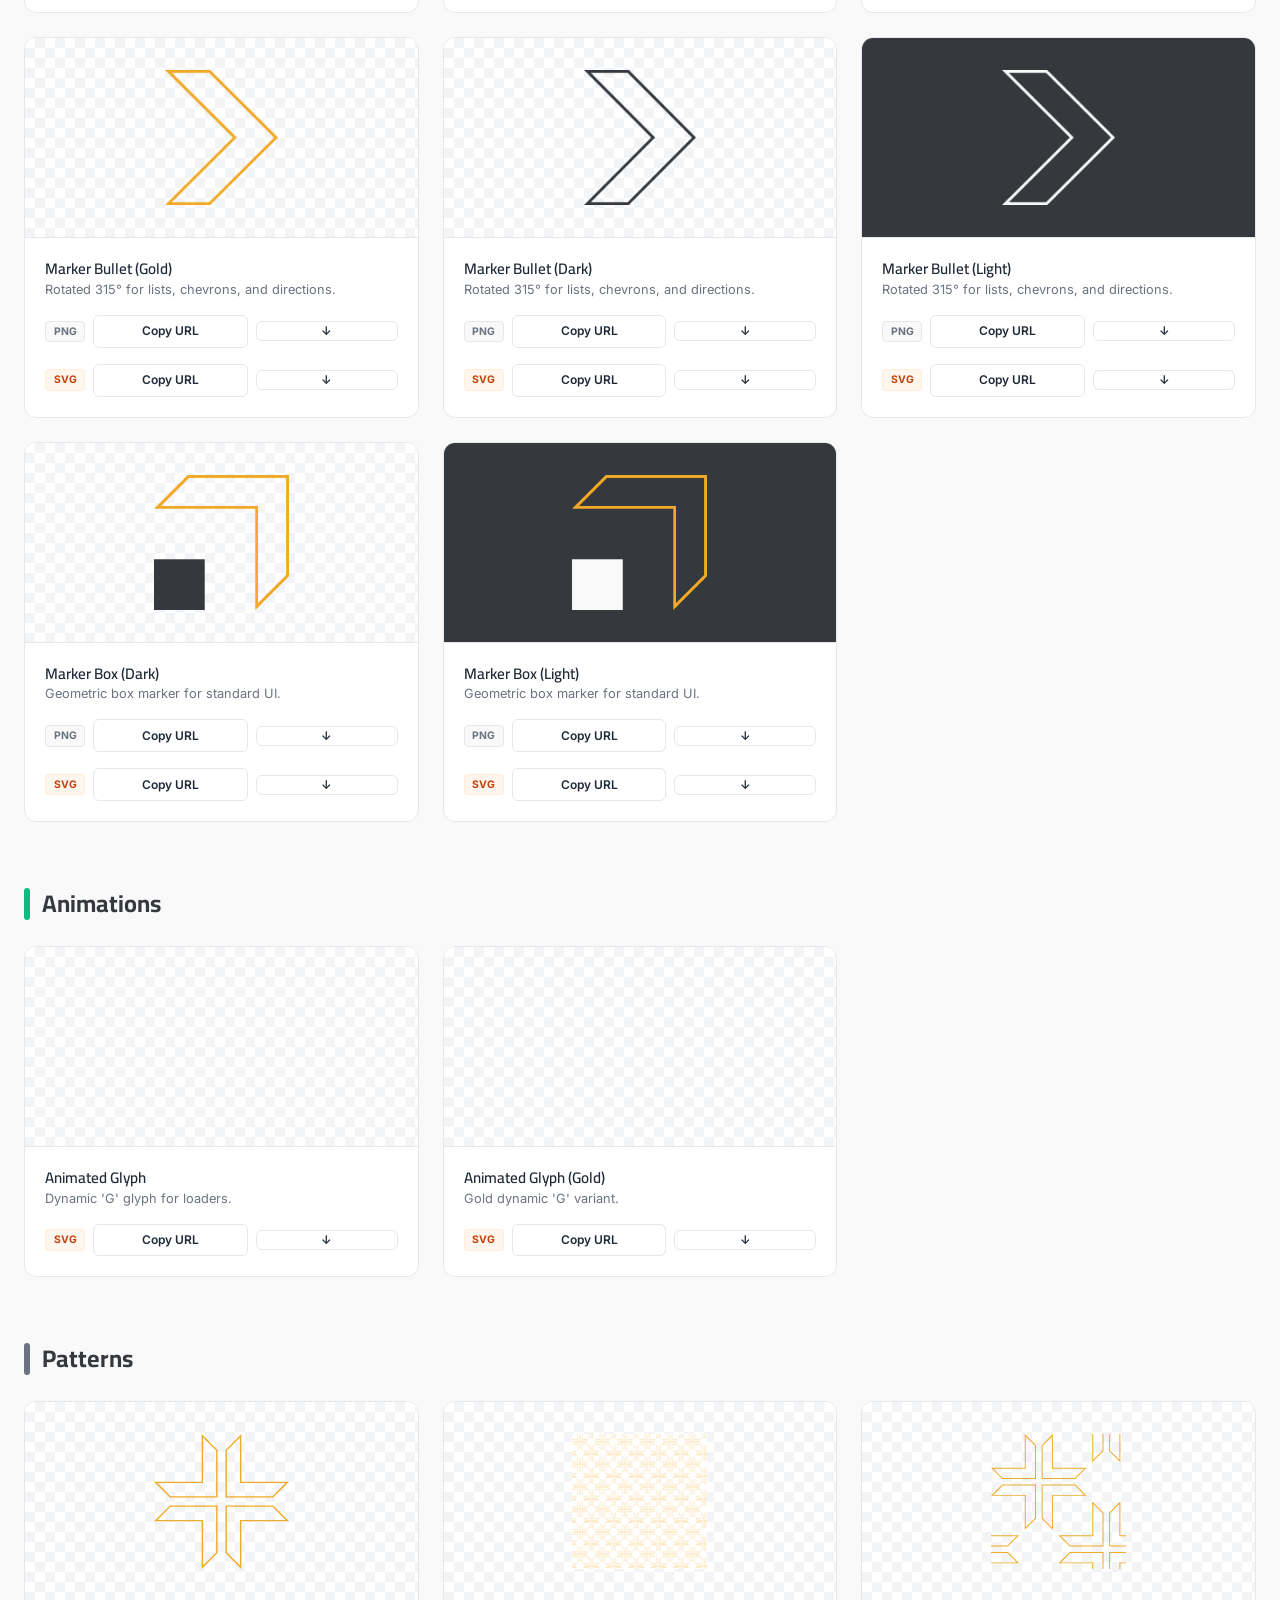
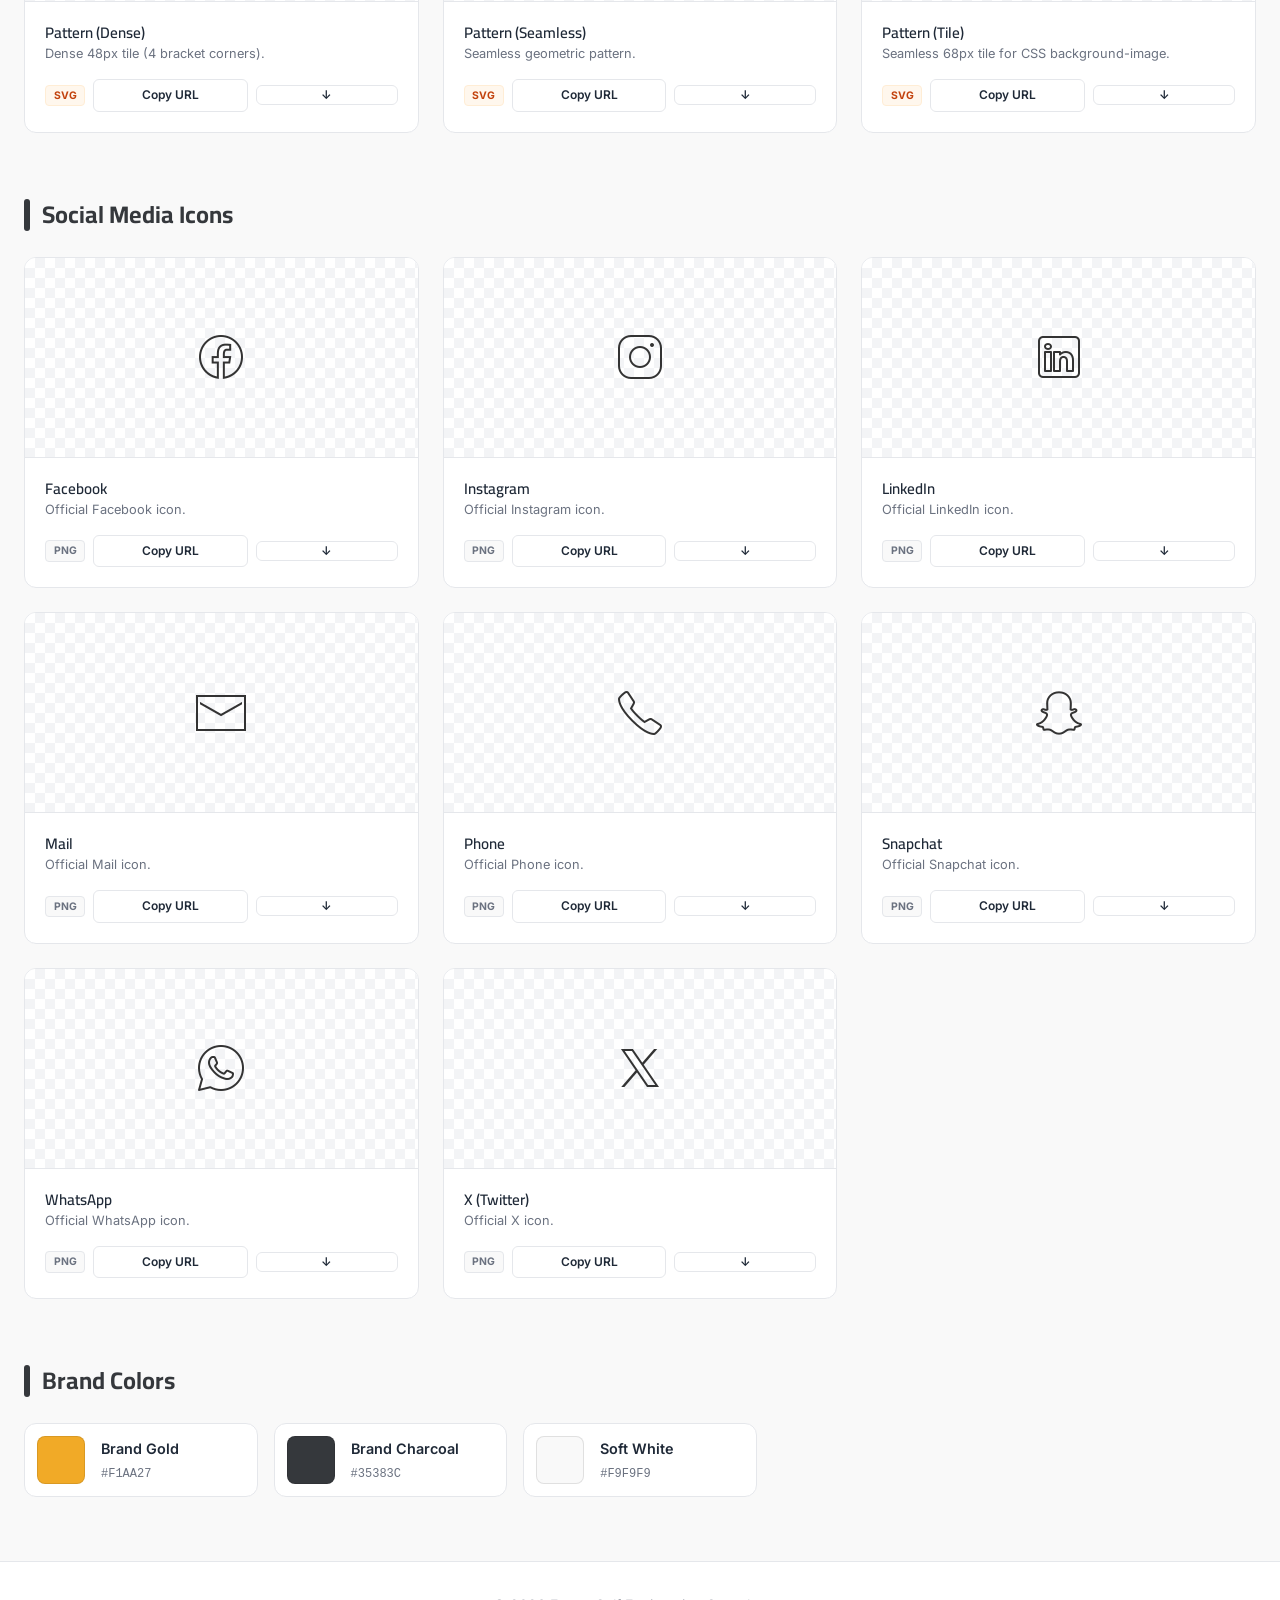
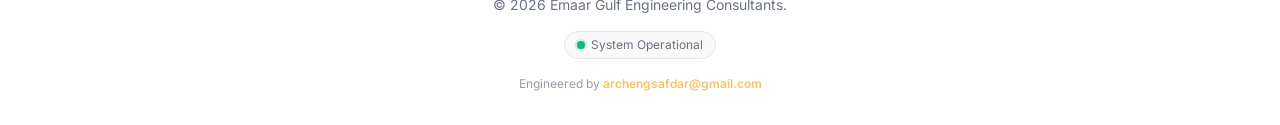
==== commit 48dfff72: "Update index.html for improved asset management" ====
--- a/index.html
+++ b/index.html
@@ -1,5 +1,4 @@
 <!DOCTYPE html>
-<!-- Developer/Author: archengsafdar@gmail.com -->
 <html lang="en">
 <head>
     <meta charset="UTF-8">
@@ -39,7 +38,7 @@
         *, *::before, *::after { box-sizing: border-box; margin: 0; padding: 0; }
         body { font-family: 'Inter', sans-serif; background-color: var(--bg-body); color: var(--text-main); line-height: 1.5; -webkit-font-smoothing: antialiased; display: flex; flex-direction: column; min-height: 100vh; }
         h1, h2, h3, .font-brand { font-family: 'Cairo', sans-serif; }
-        img { display: block; max-width: 100%; height: auto; }
+        img, object { display: block; max-width: 100%; height: auto; }
         button { cursor: pointer; border: none; background: none; font: inherit; }
         a { text-decoration: none; color: inherit; }
 
@@ -108,7 +107,7 @@
             opacity: 0; transition: var(--transition); border: 1px solid var(--border);
         }
         .card:hover .controls { opacity: 1; }
-        .ctrl-btn { width: 24px; height: 24px; border-radius: 4px; border: 1px solid var(--border); }
+        .ctrl-btn { width: 24px; height: 24px; border-radius: 4px; border: 1px solid var(--border); display: flex; align-items: center; justify-content: center; }
         .ctrl-btn:hover { border-color: var(--text-muted); }
 
         .card-body { padding: 1.25rem; display: flex; flex-direction: column; gap: 1rem; flex: 1; }
@@ -182,7 +181,7 @@
     </header>
 
     <main id="app" class="container">
-        </main>
+    </main>
 
     <footer>
         <div class="container">
@@ -200,8 +199,8 @@
 
     <script>
         /**
-         * INTELLIGENT ASSET MANAGER V4.2
-         * Feature: CLOUD-FIRST (Always pulls from GitHub Production)
+         * INTELLIGENT ASSET MANAGER V6.2
+         * Feature: SVG Animation Replay Trigger Engine
          * Developer/Author: archengsafdar@gmail.com
          */
 
@@ -211,30 +210,30 @@
             
             sections: [
                 {
+                    title: "Main Logos",
+                    color: "var(--text-muted)",
+                    id: "sec-main",
+                    items: [
+                        { id: "main-dark", name: "Main Logo (Dark)", file: "logo-main-dark", desc: "Cleaner 2-line text stack for standard UI representation.", bg: "bg-checkered" },
+                        { id: "main-light", name: "Main Logo (Light)", file: "logo-main-light", desc: "Cleaner 2-line text stack for standard UI representation.", bg: "var(--dark)" }
+                    ]
+                },
+                {
+                    title: "Primary Full Logos",
+                    color: "var(--dark)",
+                    id: "sec-full",
+                    items: [
+                        { id: "full-dark", name: "Primary Logo (Dark)", file: "logo-full-dark", desc: "3-line stacked lockup. Reserved for legacy systems and email signatures.", bg: "bg-checkered" },
+                        { id: "full-light", name: "Primary Logo (Light)", file: "logo-full-light", desc: "3-line stacked lockup. Reserved for legacy systems and email signatures.", bg: "var(--dark)" }
+                    ]
+                },
+                {
                     title: "Extended Legal Logos",
                     color: "var(--primary)",
                     id: "sec-extended",
                     items: [
                         { id: "ext-dark", name: "Extended Legal (Dark)", file: "logo-extended-dark", desc: "Long-form legal name with 'G' symbol. For wide headers and official documents.", bg: "bg-checkered" },
                         { id: "ext-light", name: "Extended Legal (Light)", file: "logo-extended-light", desc: "Long-form legal name with 'G' symbol. For dark overlays and contracts.", bg: "var(--dark)" }
-                    ]
-                },
-                {
-                    title: "Primary Full Logos",
-                    color: "var(--dark)",
-                    id: "sec-full",
-                    items: [
-                        { id: "full-dark", name: "Primary Logo (Dark)", file: "logo-full-dark", desc: "3-line stacked lockup. Reserved for legacy systems and email signatures.", bg: "bg-checkered" },
-                        { id: "full-light", name: "Primary Logo (Light)", file: "logo-full-light", desc: "3-line stacked lockup. Reserved for legacy systems and email signatures.", bg: "var(--dark)" }
-                    ]
-                },
-                {
-                    title: "Main Logos",
-                    color: "var(--text-muted)",
-                    id: "sec-main",
-                    items: [
-                        { id: "main-dark", name: "Main Logo (Dark)", file: "logo-main-dark", desc: "Cleaner 2-line text stack for standard UI representation.", bg: "bg-checkered" },
-                        { id: "main-light", name: "Main Logo (Light)", file: "logo-main-light", desc: "Cleaner 2-line text stack for standard UI representation.", bg: "var(--dark)" }
                     ]
                 },
                 {
@@ -270,6 +269,55 @@
                         { id: "part-g-gold", name: "Graphic Element (G Gold)", file: "logo-part-g-gold", desc: "Isolated geometric 'G' mark.", bg: "bg-checkered" },
                         { id: "part-g-light", name: "Graphic Element (G Light)", file: "logo-part-g-light", desc: "Isolated geometric 'G' mark.", bg: "var(--dark)" },
                         { id: "part-g-line-dark", name: "Graphic Element (G Line)", file: "logo-part-g-line-dark", desc: "Isolated line-art geometric 'G' mark.", bg: "bg-checkered" }
+                    ]
+                },
+                {
+                    title: "UI Markers",
+                    color: "var(--primary)",
+                    id: "sec-markers",
+                    items: [
+                        { id: "mk-base-gold", name: "Marker Base (Gold)", file: "../markers/marker-base-gold", desc: "Core highlight and map marker segment.", bg: "bg-checkered" },
+                        { id: "mk-base-dark", name: "Marker Base (Dark)", file: "../markers/marker-base-dark", desc: "Core highlight and map marker segment.", bg: "bg-checkered" },
+                        { id: "mk-base-light", name: "Marker Base (Light)", file: "../markers/marker-base-light", desc: "Core highlight and map marker segment.", bg: "var(--dark)" },
+                        { id: "mk-bullet-gold", name: "Marker Bullet (Gold)", file: "../markers/marker-bullet-gold", desc: "Rotated 315° for lists, chevrons, and directions.", bg: "bg-checkered" },
+                        { id: "mk-bullet-dark", name: "Marker Bullet (Dark)", file: "../markers/marker-bullet-dark", desc: "Rotated 315° for lists, chevrons, and directions.", bg: "bg-checkered" },
+                        { id: "mk-bullet-light", name: "Marker Bullet (Light)", file: "../markers/marker-bullet-light", desc: "Rotated 315° for lists, chevrons, and directions.", bg: "var(--dark)" },
+                        { id: "mk-box-dark", name: "Marker Box (Dark)", file: "../markers/marker-box-dark", desc: "Geometric box marker for standard UI.", bg: "bg-checkered" },
+                        { id: "mk-box-light", name: "Marker Box (Light)", file: "../markers/marker-box-light", desc: "Geometric box marker for standard UI.", bg: "var(--dark)" }
+                    ]
+                },
+                {
+                    title: "Animations",
+                    color: "var(--success)",
+                    id: "sec-animations",
+                    items: [
+                        { id: "anim-glyph", name: "Animated Glyph", file: "../animations/glyph-g/glyph-g-animated", desc: "Dynamic 'G' glyph for loaders.", bg: "bg-checkered", animated: true, svgOnly: true },
+                        { id: "anim-glyph-gold", name: "Animated Glyph (Gold)", file: "../animations/glyph-g/glyph-g-animated-gold", desc: "Gold dynamic 'G' variant.", bg: "bg-checkered", animated: true, svgOnly: true }
+                    ]
+                },
+                {
+                    title: "Patterns",
+                    color: "var(--text-muted)",
+                    id: "sec-patterns",
+                    items: [
+                        { id: "pattern-base", name: "Pattern (Dense)", file: "../patterns/pattern-g/pattern-g", desc: "Dense 48px tile (4 bracket corners).", bg: "bg-checkered", animated: false, svgOnly: true },
+                        { id: "pattern-seamless", name: "Pattern (Seamless)", file: "../patterns/pattern-g/pattern-g-seamless", desc: "Seamless geometric pattern.", bg: "bg-checkered", animated: false, svgOnly: true },
+                        { id: "pattern-tile", name: "Pattern (Tile)", file: "../patterns/pattern-g/pattern-g-tile", desc: "Seamless 68px tile for CSS background-image.", bg: "bg-checkered", animated: false, svgOnly: true }
+                    ]
+                },
+                {
+                    title: "Social Media Icons",
+                    color: "var(--dark)",
+                    id: "sec-social",
+                    items: [
+                        { id: "soc-facebook", name: "Facebook", file: "../social/facebook", desc: "Official Facebook icon.", bg: "bg-checkered", pngOnly: true },
+                        { id: "soc-instagram", name: "Instagram", file: "../social/instagram", desc: "Official Instagram icon.", bg: "bg-checkered", pngOnly: true },
+                        { id: "soc-linkedin", name: "LinkedIn", file: "../social/linkedin", desc: "Official LinkedIn icon.", bg: "bg-checkered", pngOnly: true },
+                        { id: "soc-mail", name: "Mail", file: "../social/mail", desc: "Official Mail icon.", bg: "bg-checkered", pngOnly: true },
+                        { id: "soc-phone", name: "Phone", file: "../social/phone", desc: "Official Phone icon.", bg: "bg-checkered", pngOnly: true },
+                        { id: "soc-snapchat", name: "Snapchat", file: "../social/snapchat", desc: "Official Snapchat icon.", bg: "bg-checkered", pngOnly: true },
+                        { id: "soc-whatsapp", name: "WhatsApp", file: "../social/whatsapp", desc: "Official WhatsApp icon.", bg: "bg-checkered", pngOnly: true },
+                        { id: "soc-x", name: "X (Twitter)", file: "../social/x", desc: "Official X icon.", bg: "bg-checkered", pngOnly: true }
                     ]
                 }
             ],
@@ -317,16 +365,53 @@
             const pngUrl = getUrl(item.file + '.png');
             const svgUrl = getUrl(item.file + '.svg');
             const uid = `card-${item.id}`;
+            const objId = `obj-${item.id}`;
             const bgStyle = item.bg.startsWith('#') || item.bg.startsWith('var') ? `background: ${item.bg}` : '';
             const bgClass = item.bg.startsWith('#') || item.bg.startsWith('var') ? '' : item.bg;
+
+            const isAnimated = item.animated === true;
+            const svgOnly = item.svgOnly === true;
+            const pngOnly = item.pngOnly === true;
+
+            let previewElement = '';
+            if (isAnimated) {
+                // Mapped objId for replay triggers
+                previewElement = `<object id="${objId}" data="${svgUrl}" type="image/svg+xml" class="preview-img" style="pointer-events: none;"></object>`;
+            } else {
+                const imgSrc = svgOnly ? svgUrl : pngUrl;
+                previewElement = `<img src="${imgSrc}" class="preview-img" alt="${item.name}" onerror="handleError(this, '${item.file}')">`;
+            }
+
+            // Create explicit Replay control if animated
+            const replayControl = isAnimated ? `
+                <button class="ctrl-btn" style="background:#fff; color:var(--text-main); font-size:16px; font-weight:bold;" onclick="replayAnim('${objId}')" title="Replay Animation">▶</button>
+            ` : '';
+
+            // Hide PNG controls if asset does not generate PNGs
+            const pngAction = svgOnly ? '' : `
+                <div class="action-row">
+                    <span class="badge badge-png">PNG</span>
+                    <button onclick="copyToClipboard('${pngUrl}', this)" class="btn">Copy URL</button>
+                    <a href="${pngUrl}" download target="_blank" class="btn btn-icon">↓</a>
+                </div>
+            `;
+
+            // Hide SVG controls if asset does not generate SVGs
+            const svgAction = pngOnly ? '' : `
+                <div class="action-row">
+                    <span class="badge badge-svg">SVG</span>
+                    <button onclick="copyToClipboard('${svgUrl}', this)" class="btn">Copy URL</button>
+                    <a href="${svgUrl}" download target="_blank" class="btn btn-icon">↓</a>
+                </div>
+            `;
 
             return `
                 <div class="card search-item" data-name="${item.name.toLowerCase()}">
                     <div id="${uid}" class="preview-area ${bgClass}" style="${bgStyle}">
-                        <img src="${pngUrl}" class="preview-img" alt="${item.name}" 
-                             onerror="handleError(this, '${item.file}')">
+                        ${previewElement}
                         
                         <div class="controls">
+                            ${replayControl}
                             <button class="ctrl-btn bg-checkered" onclick="setBg('${uid}', 'bg-checkered')" title="Transparent"></button>
                             <button class="ctrl-btn" style="background:#fff" onclick="setBg('${uid}', 'white')" title="White"></button>
                             <button class="ctrl-btn" style="background:var(--dark)" onclick="setBg('${uid}', 'var(--dark)')" title="Dark"></button>
@@ -339,16 +424,8 @@
                             <p class="asset-desc">${item.desc}</p>
                         </div>
                         
-                        <div class="action-row">
-                            <span class="badge badge-png">PNG</span>
-                            <button onclick="copyToClipboard('${pngUrl}', this)" class="btn">Copy URL</button>
-                            <a href="${pngUrl}" download target="_blank" class="btn btn-icon">↓</a>
-                        </div>
-                        <div class="action-row">
-                            <span class="badge badge-svg">SVG</span>
-                            <button onclick="copyToClipboard('${svgUrl}', this)" class="btn">Copy URL</button>
-                            <a href="${svgUrl}" download target="_blank" class="btn btn-icon">↓</a>
-                        </div>
+                        ${pngAction}
+                        ${svgAction}
                     </div>
                 </div>
             `;
@@ -379,15 +456,13 @@
 
         // --- INTELLIGENCE FUNCTIONS ---
 
-        // Cloud-First URL Builder
         function getUrl(filename) {
             return `${CONFIG.repoBase}${CONFIG.assetsPath}${filename}`; 
         }
 
-        // Background Toggle Logic
         function setBg(id, value) {
             const el = document.getElementById(id);
-            el.className = 'preview-area'; // Reset
+            el.className = 'preview-area'; 
             el.style.background = '';
             
             if (value === 'bg-checkered') {
@@ -398,8 +473,17 @@
                 el.style.background = value;
             }
         }
-
-        // Search Filter
+        
+        function replayAnim(objectId) {
+            const obj = document.getElementById(objectId);
+            if (obj) {
+                // Cache-bust the URL parameter to safely force the browser to replay the SVG without violating CORS
+                const currentData = obj.getAttribute('data');
+                const cleanUrl = currentData.split('?')[0];
+                obj.setAttribute('data', cleanUrl + '?t=' + new Date().getTime());
+            }
+        }
+
         function filterAssets() {
             const term = document.getElementById('searchInput').value.toLowerCase();
             const items = document.querySelectorAll('.search-item');
@@ -414,10 +498,9 @@
             });
         }
 
-        // Self-Healing Error Handler
         function handleError(img, filename) {
             errorCount++;
-            const parent = img.parentElement;
+            const parent = img.closest('.preview-area');
             
             parent.innerHTML = `
                 <div class="error-placeholder">
@@ -442,14 +525,12 @@
             }
         }
 
-        // Advanced Clipboard Copy
         async function copyToClipboard(text, btn, isColor = false) {
             const originalContent = btn.innerHTML;
             
             try {
                 await navigator.clipboard.writeText(text);
                 
-                // Success Feedback
                 if (isColor) {
                     const card = btn; 
                     card.style.borderColor = 'var(--success)';
@@ -459,7 +540,6 @@
                     btn.style.borderColor = 'var(--success)';
                 }
             } catch (err) {
-                // Fallback for older browsers
                 const ta = document.createElement('textarea');
                 ta.value = text;
                 document.body.appendChild(ta);
@@ -469,7 +549,6 @@
                 btn.innerText = "Copied!";
             }
 
-            // Reset
             if (!isColor) {
                 setTimeout(() => {
                     btn.innerHTML = originalContent;
@@ -478,7 +557,6 @@
             }
         }
 
-        // Initialize
         init();
 
     </script>
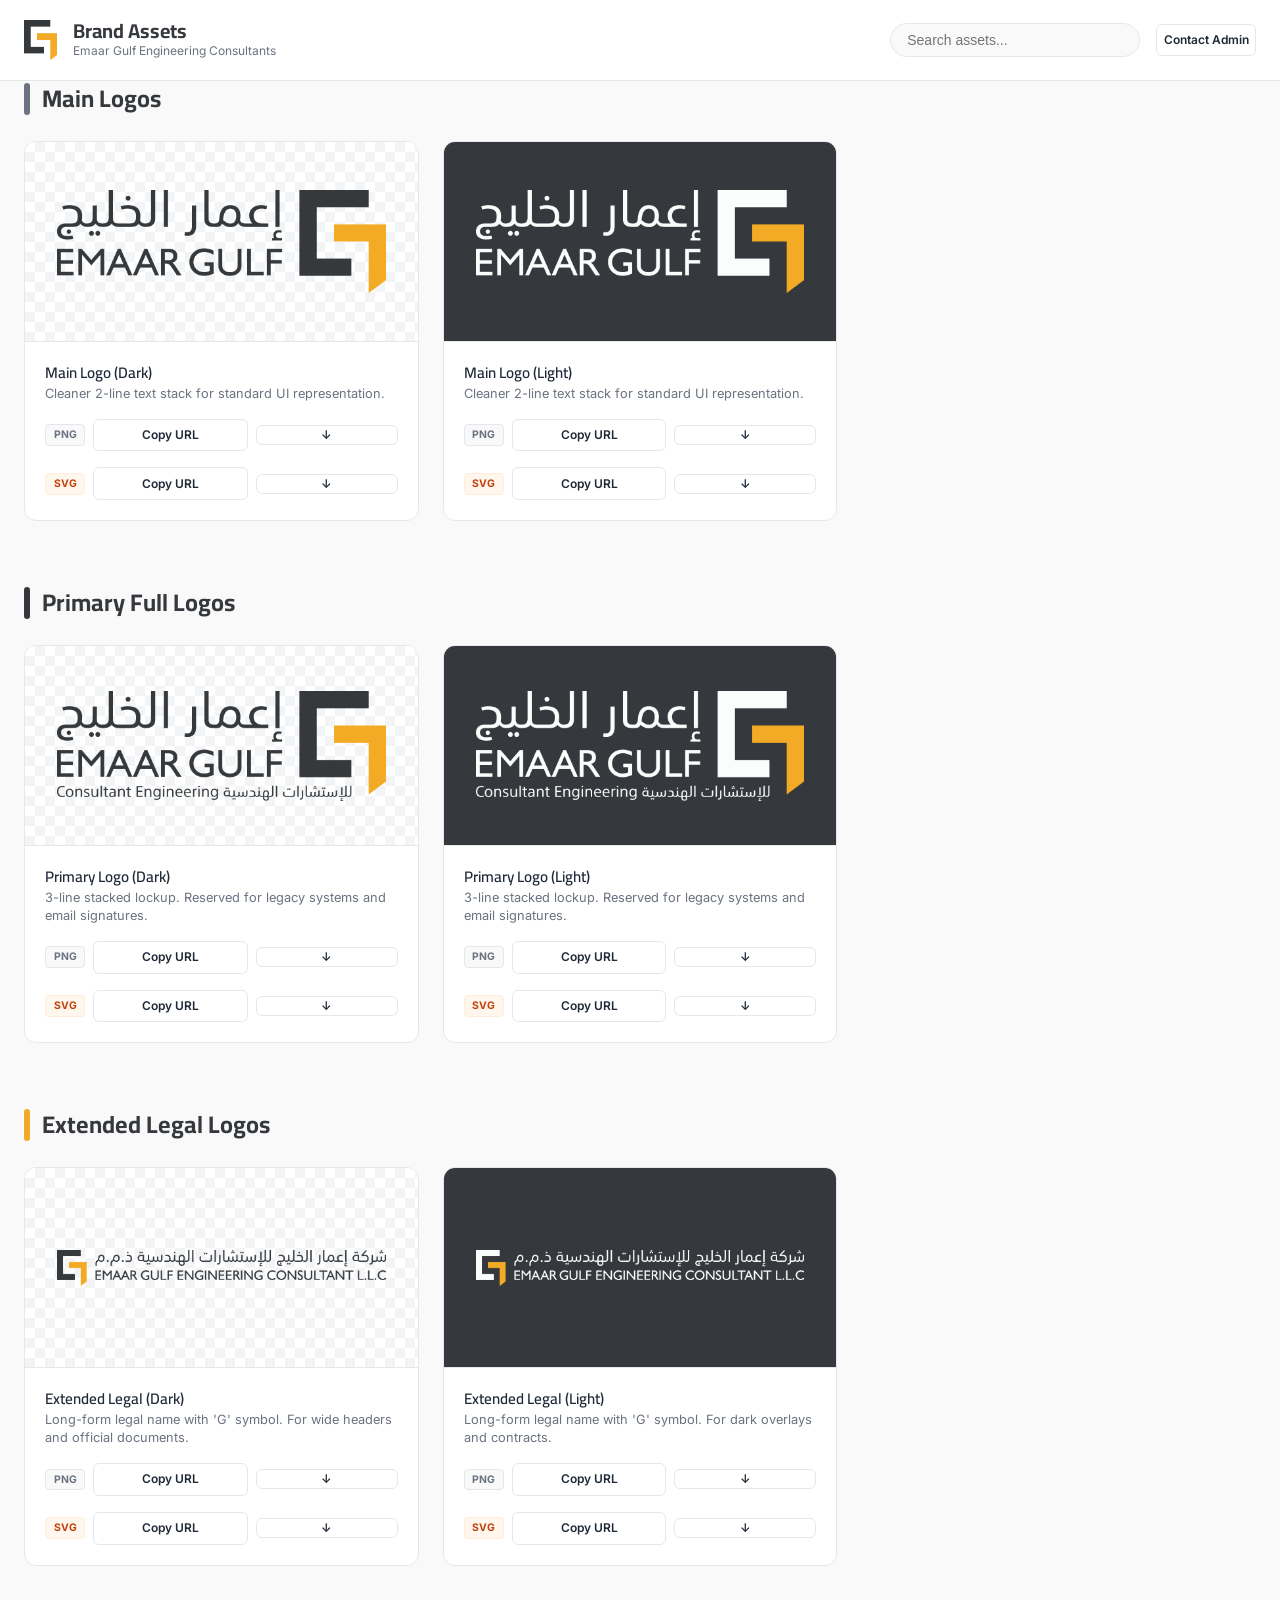
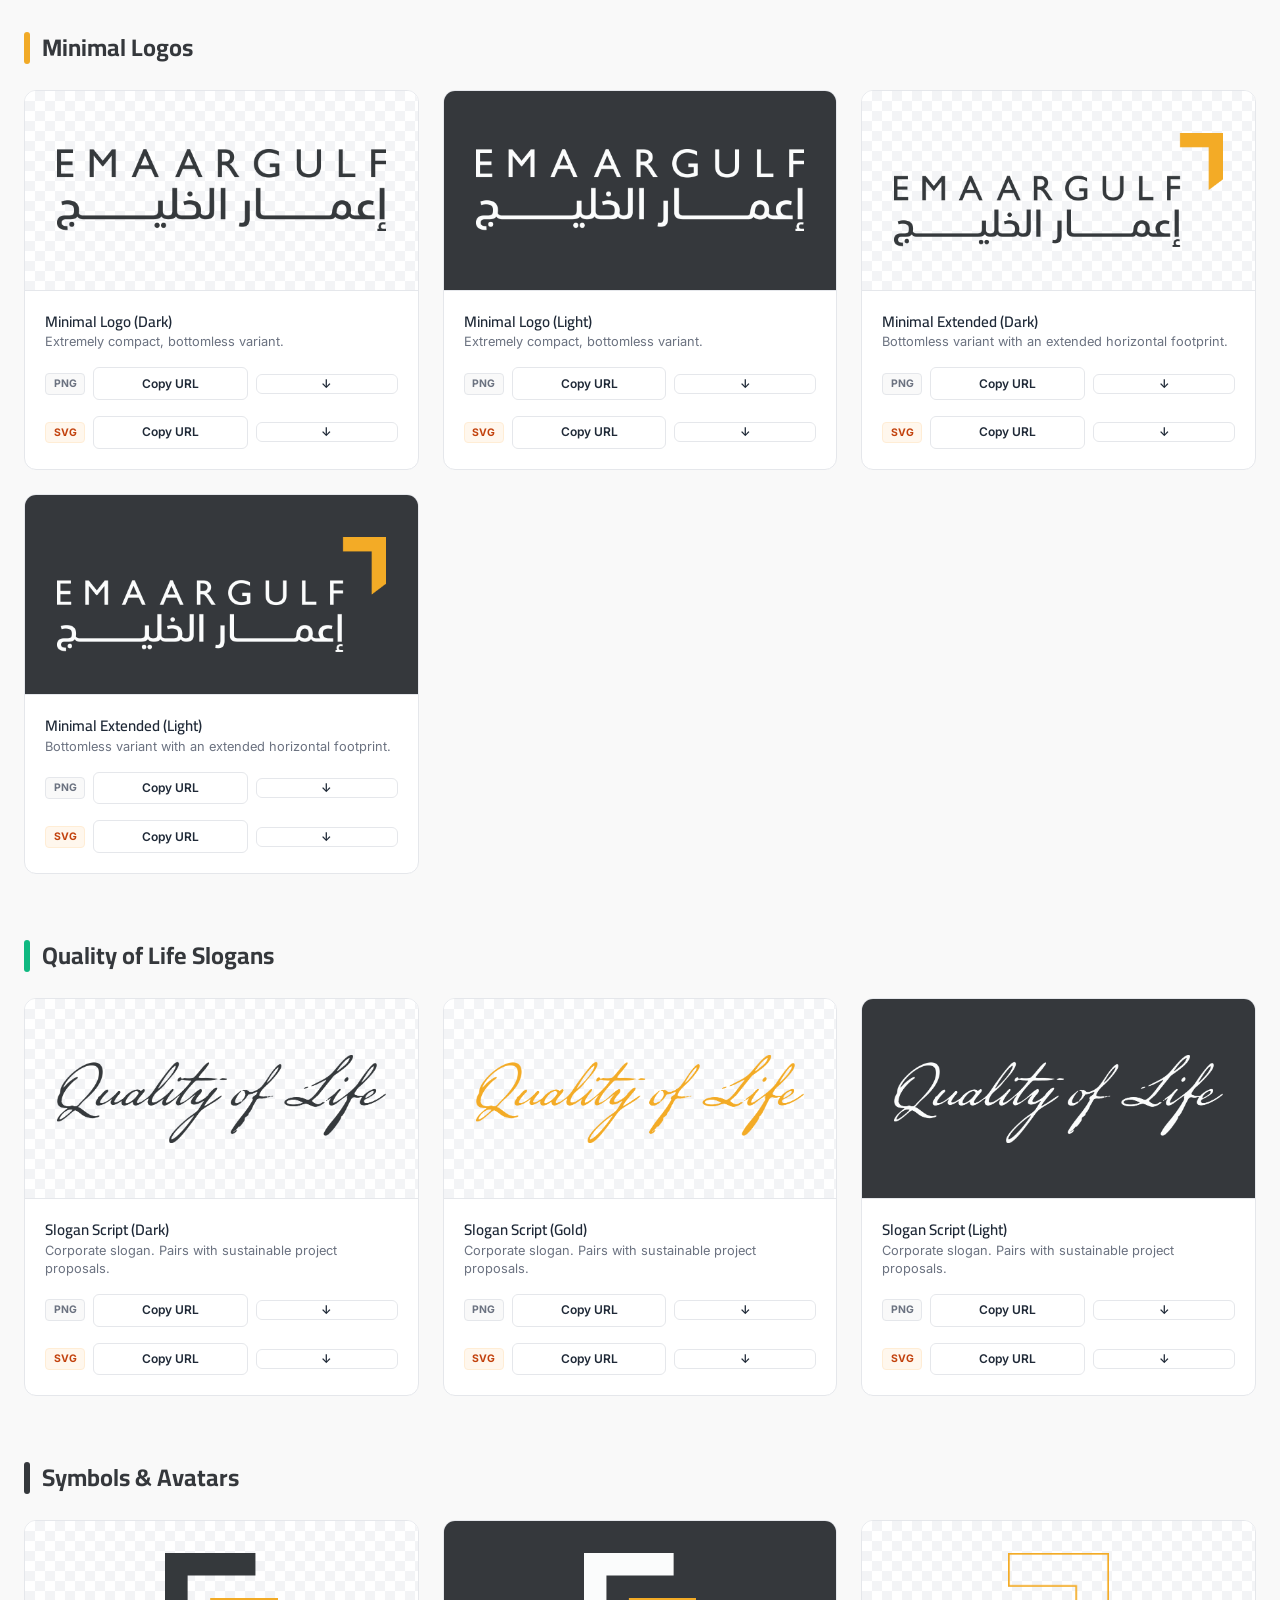
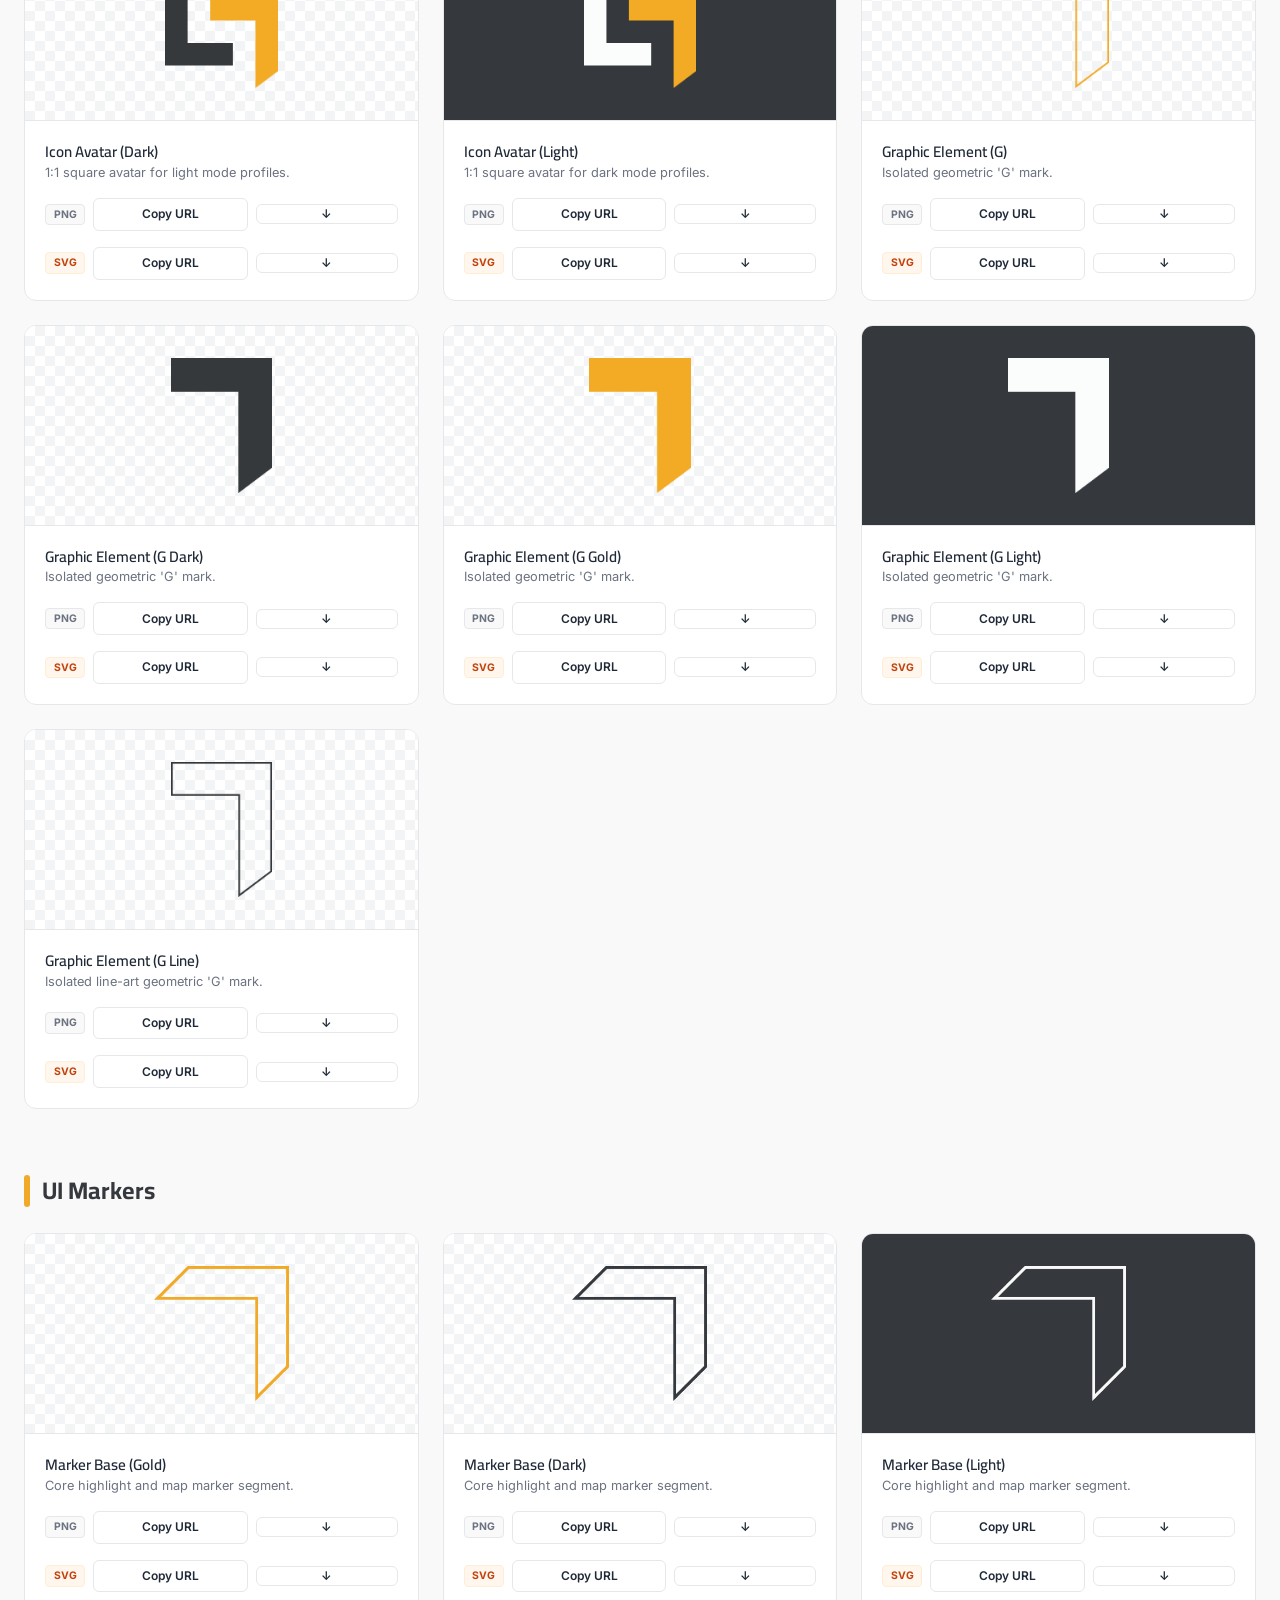
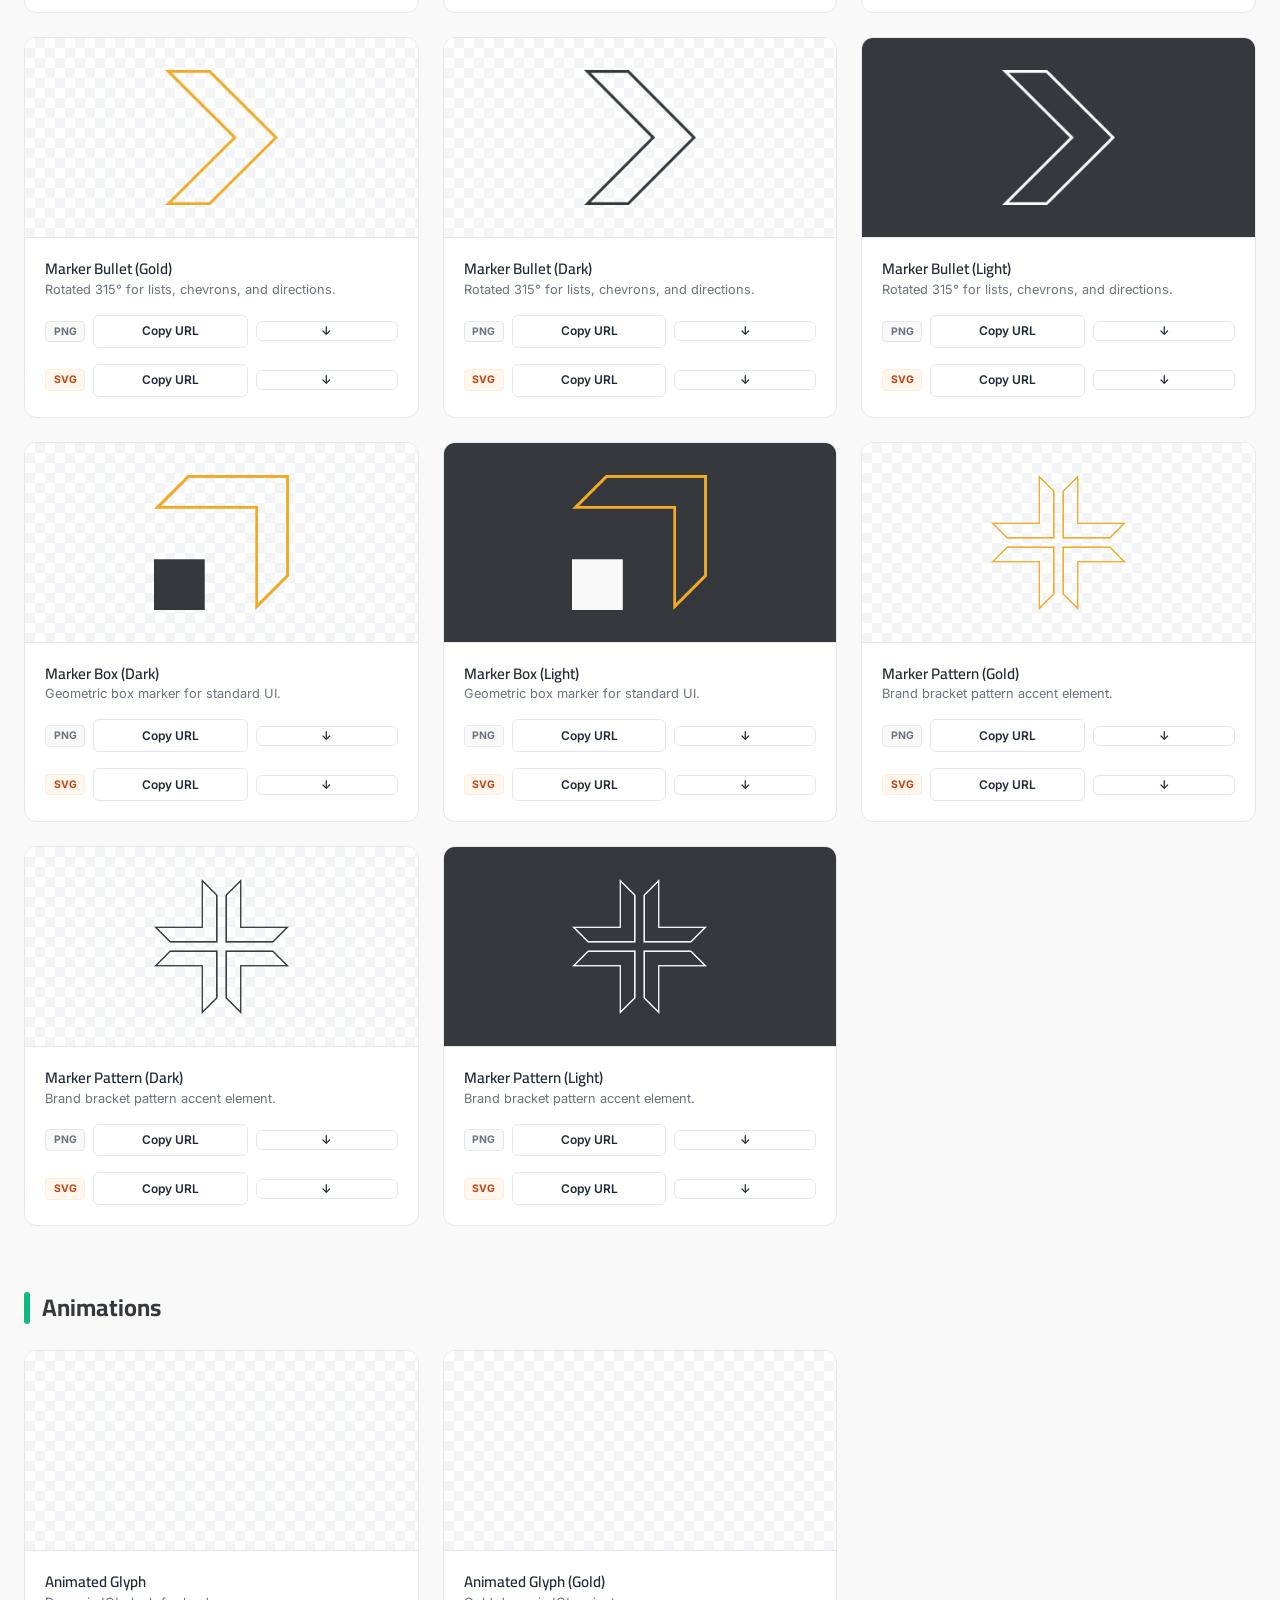
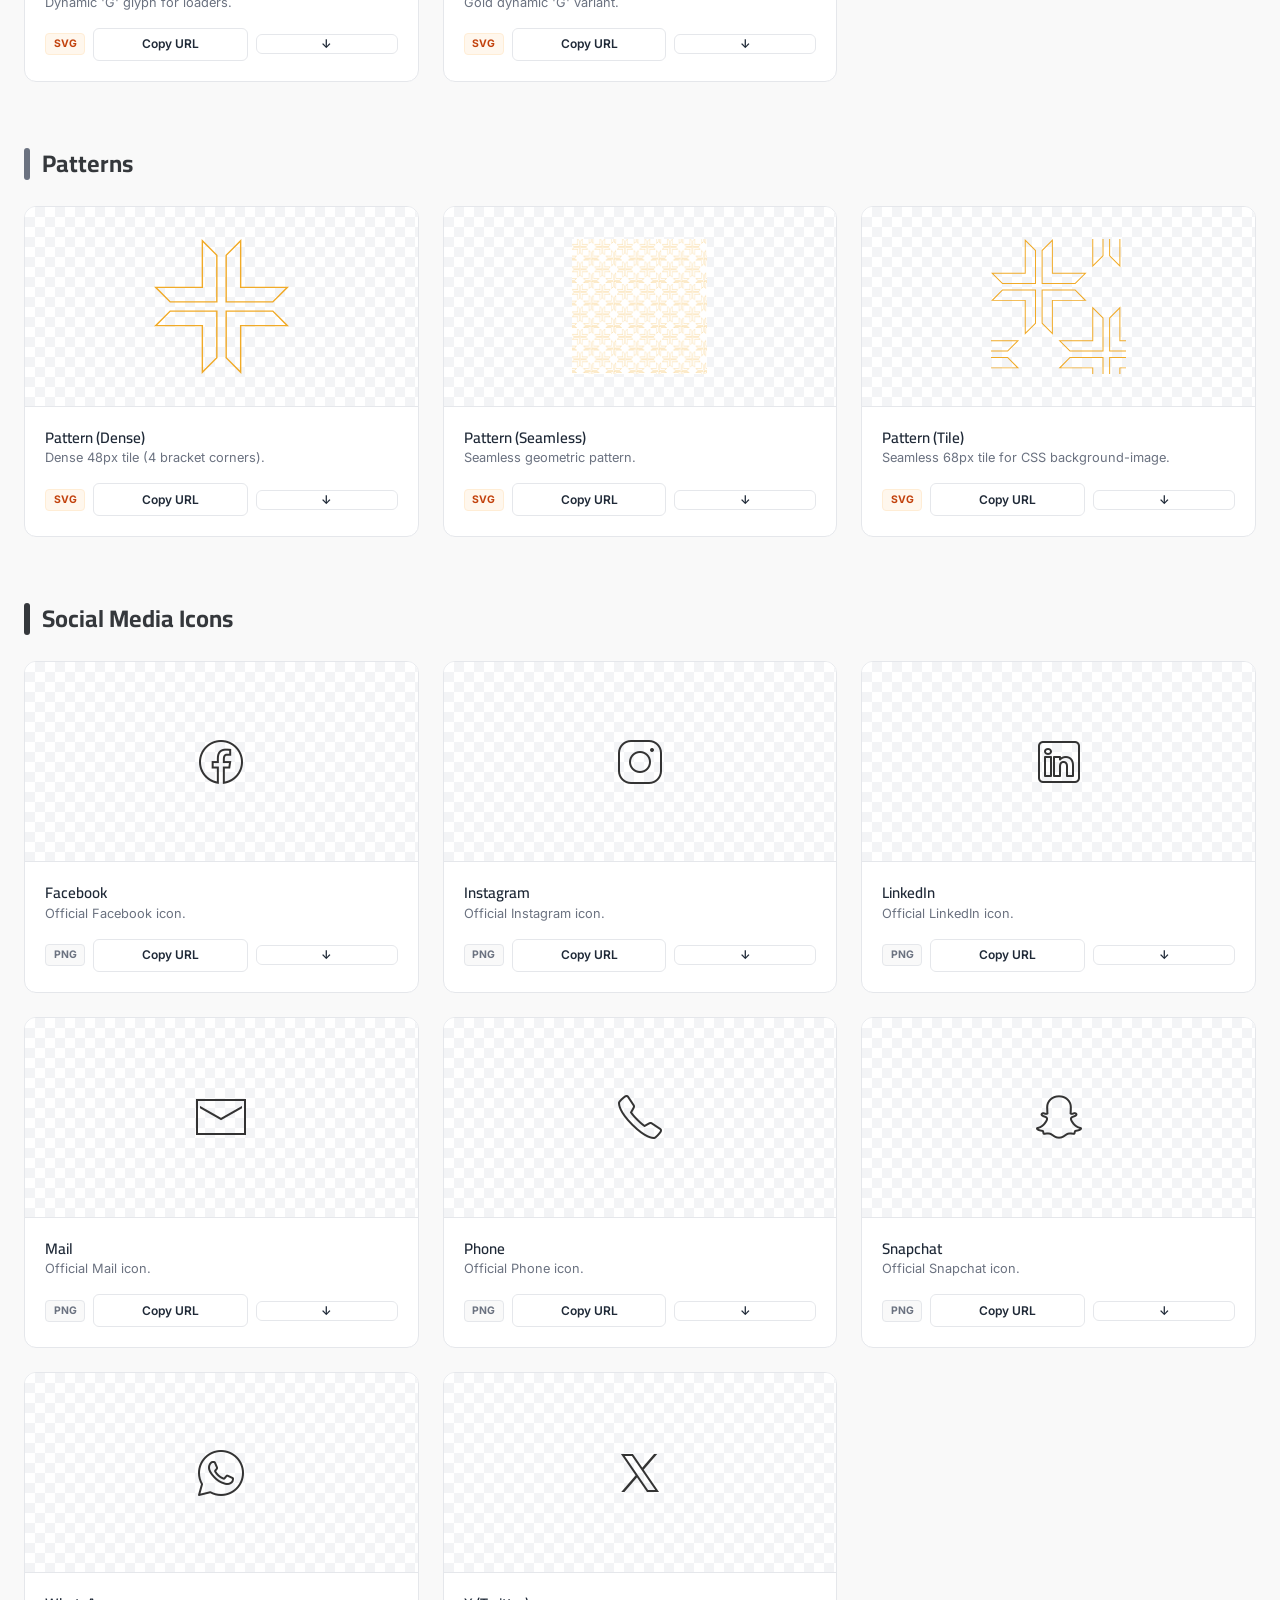
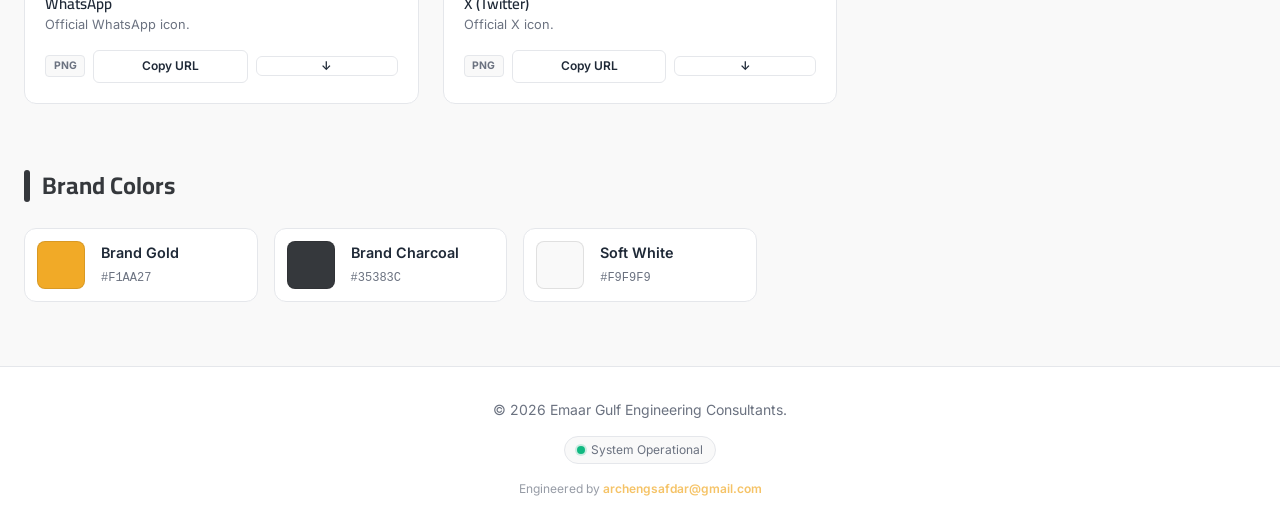
==== commit a0b0ecbd: "Add new marker patterns to index.html" ====
--- a/index.html
+++ b/index.html
@@ -283,7 +283,10 @@
                         { id: "mk-bullet-dark", name: "Marker Bullet (Dark)", file: "../markers/marker-bullet-dark", desc: "Rotated 315° for lists, chevrons, and directions.", bg: "bg-checkered" },
                         { id: "mk-bullet-light", name: "Marker Bullet (Light)", file: "../markers/marker-bullet-light", desc: "Rotated 315° for lists, chevrons, and directions.", bg: "var(--dark)" },
                         { id: "mk-box-dark", name: "Marker Box (Dark)", file: "../markers/marker-box-dark", desc: "Geometric box marker for standard UI.", bg: "bg-checkered" },
-                        { id: "mk-box-light", name: "Marker Box (Light)", file: "../markers/marker-box-light", desc: "Geometric box marker for standard UI.", bg: "var(--dark)" }
+                        { id: "mk-box-light", name: "Marker Box (Light)", file: "../markers/marker-box-light", desc: "Geometric box marker for standard UI.", bg: "var(--dark)" },
+                        { id: "mk-pattern-gold", name: "Marker Pattern (Gold)", file: "../markers/marker-pattern-gold", desc: "Brand bracket pattern accent element.", bg: "bg-checkered" },
+                        { id: "mk-pattern-dark", name: "Marker Pattern (Dark)", file: "../markers/marker-pattern-dark", desc: "Brand bracket pattern accent element.", bg: "bg-checkered" },
+                        { id: "mk-pattern-light", name: "Marker Pattern (Light)", file: "../markers/marker-pattern-light", desc: "Brand bracket pattern accent element.", bg: "var(--dark)" }
                     ]
                 },
                 {
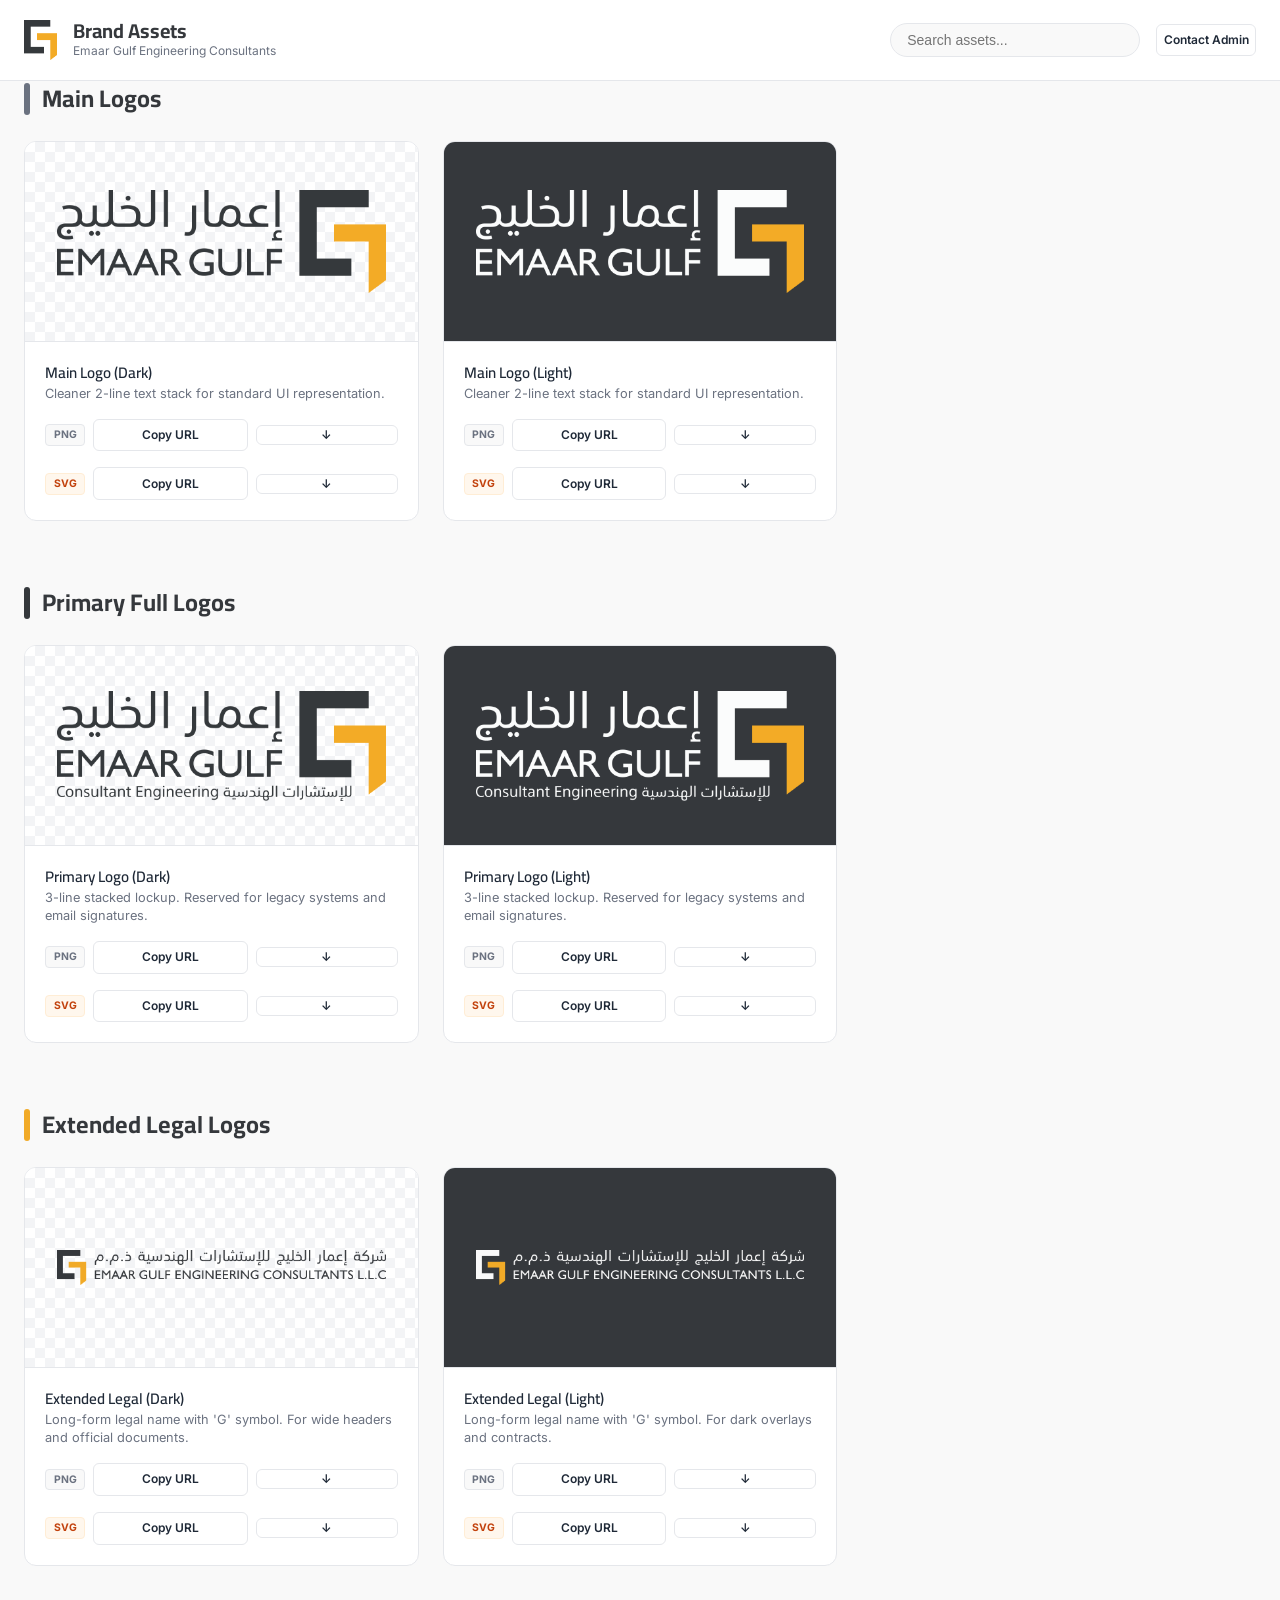
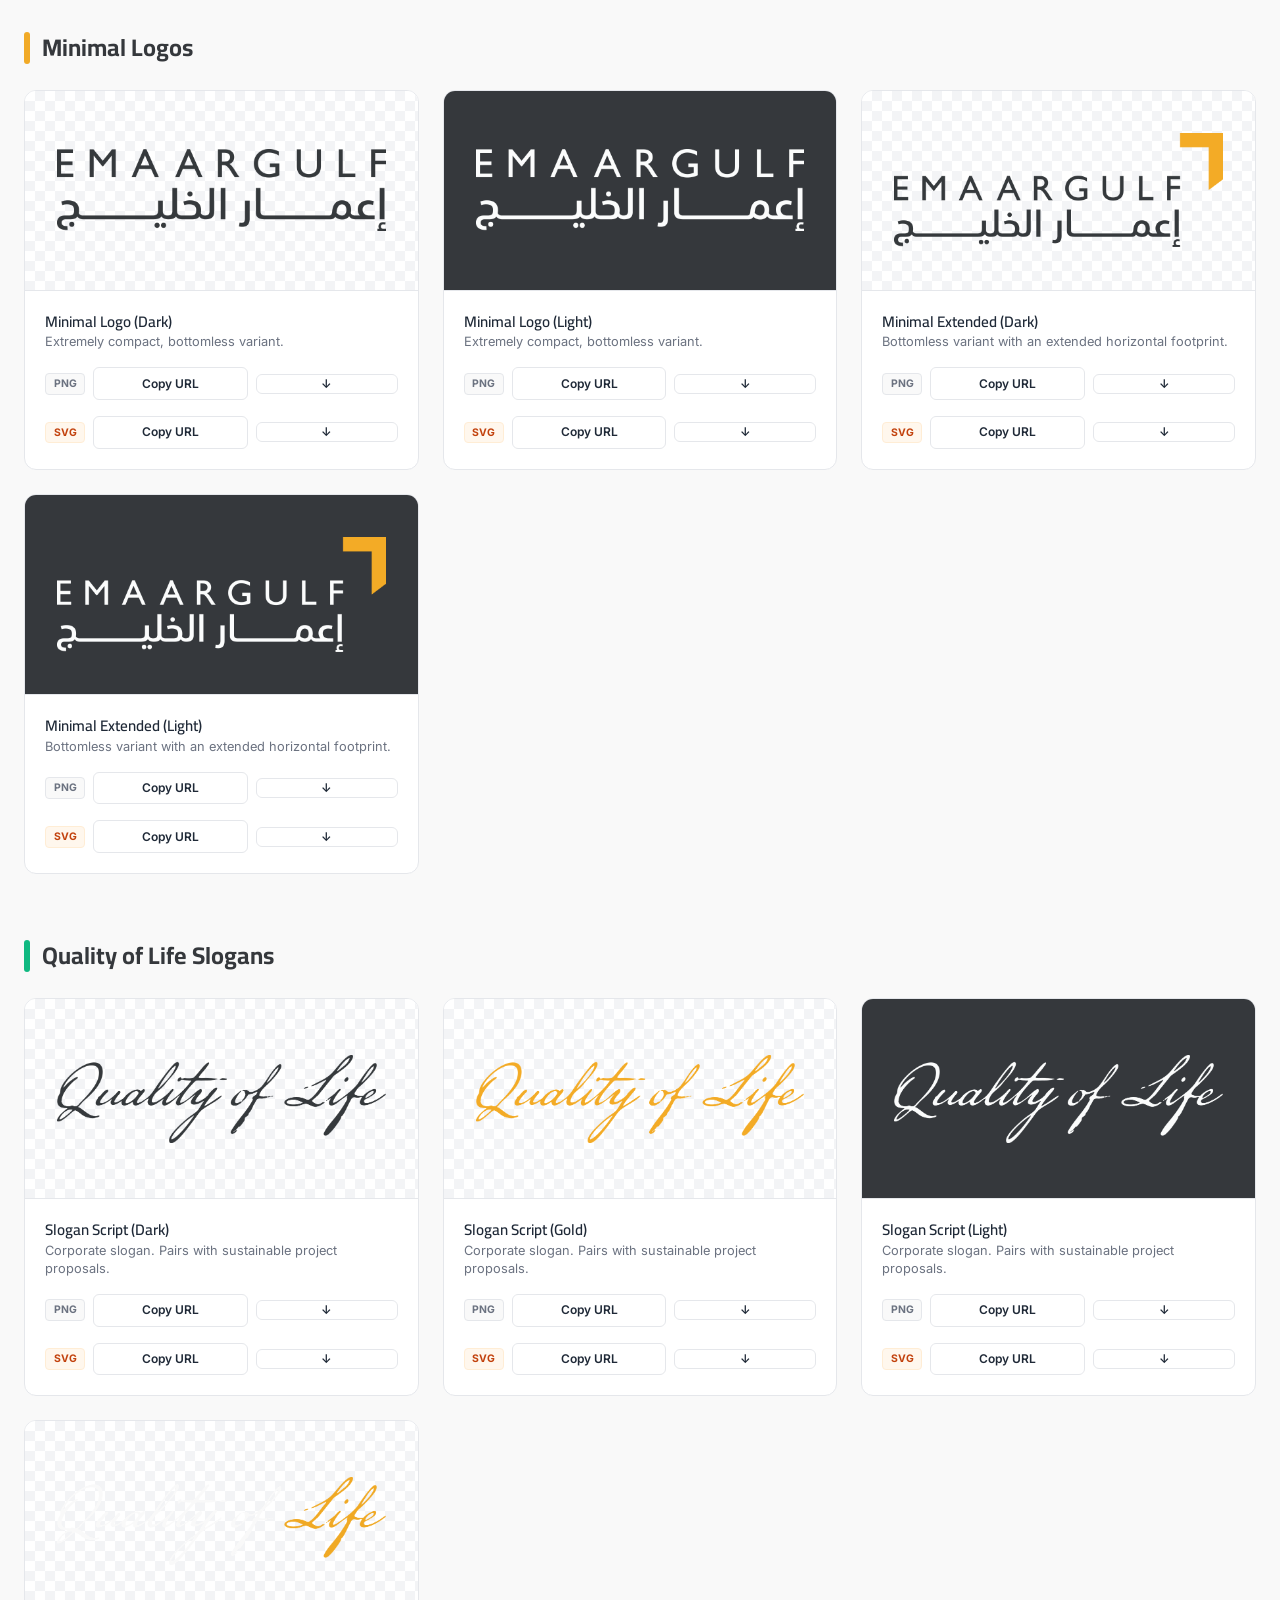
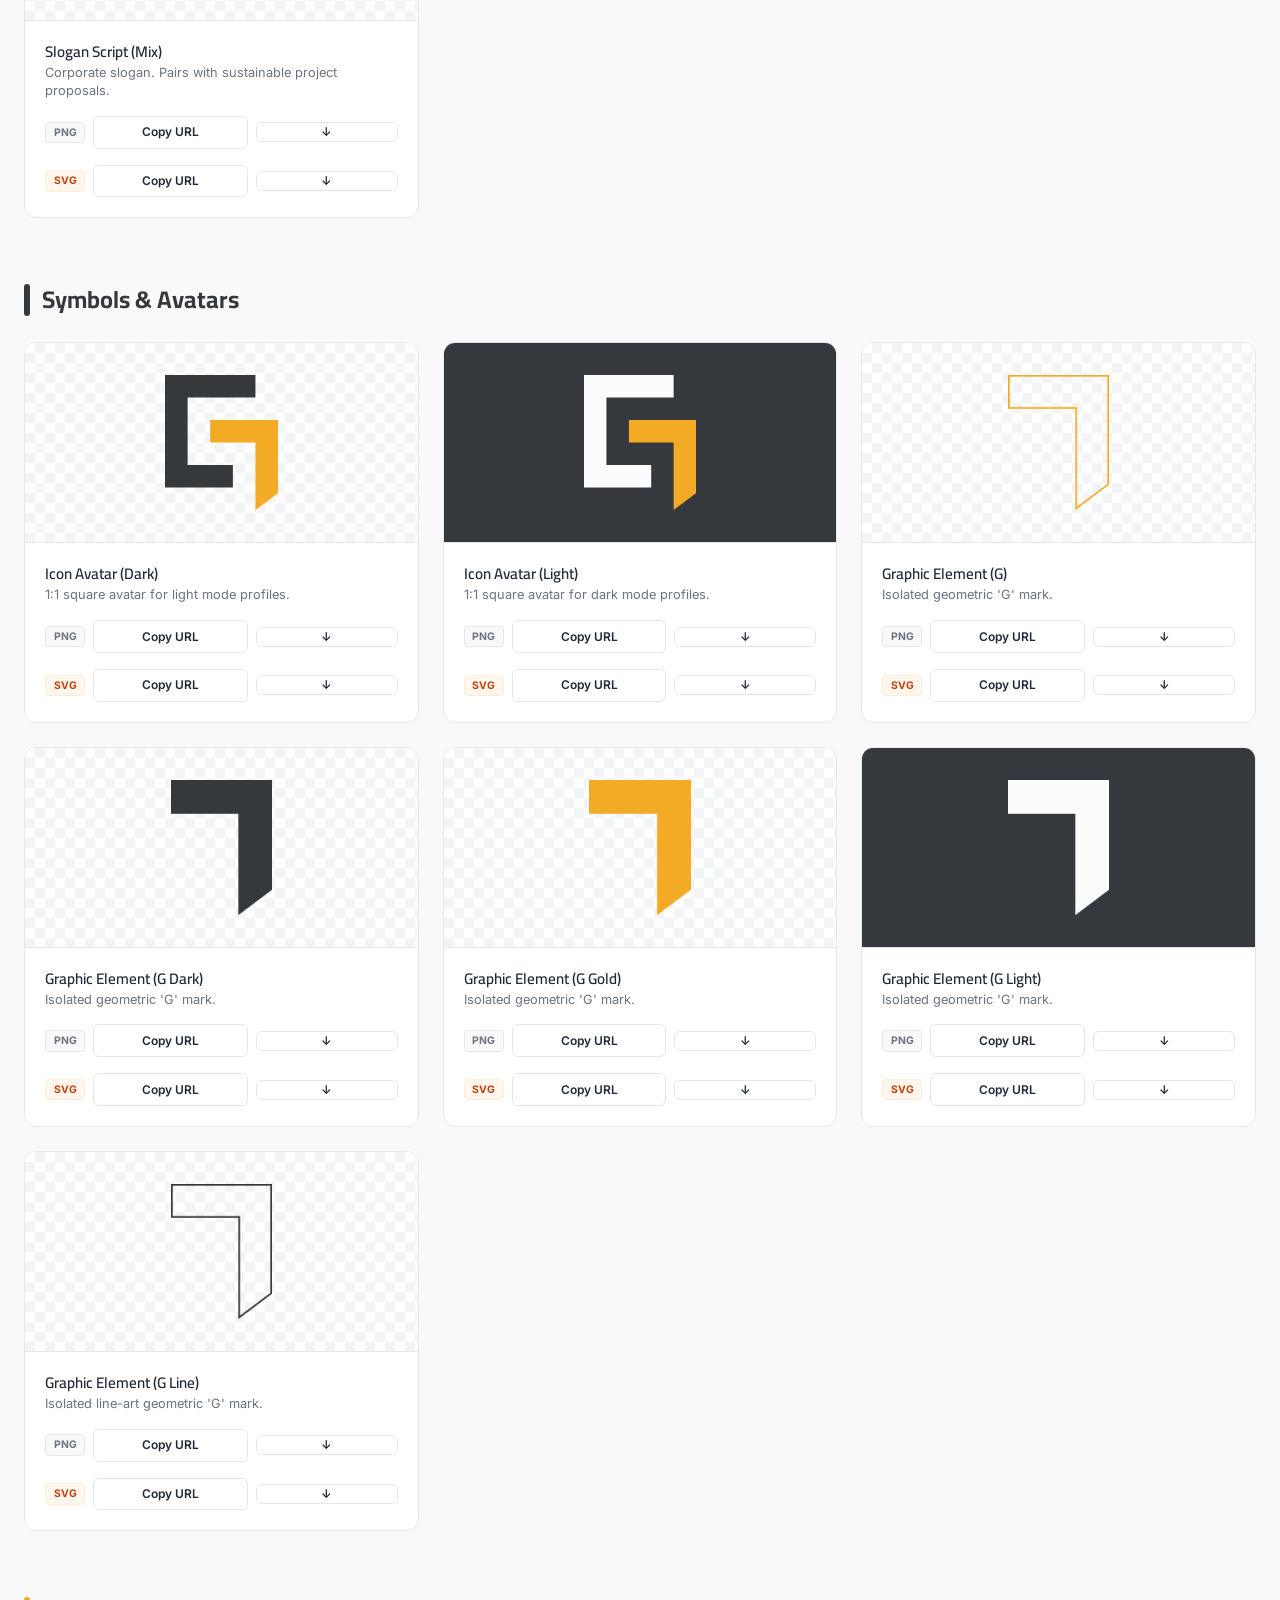
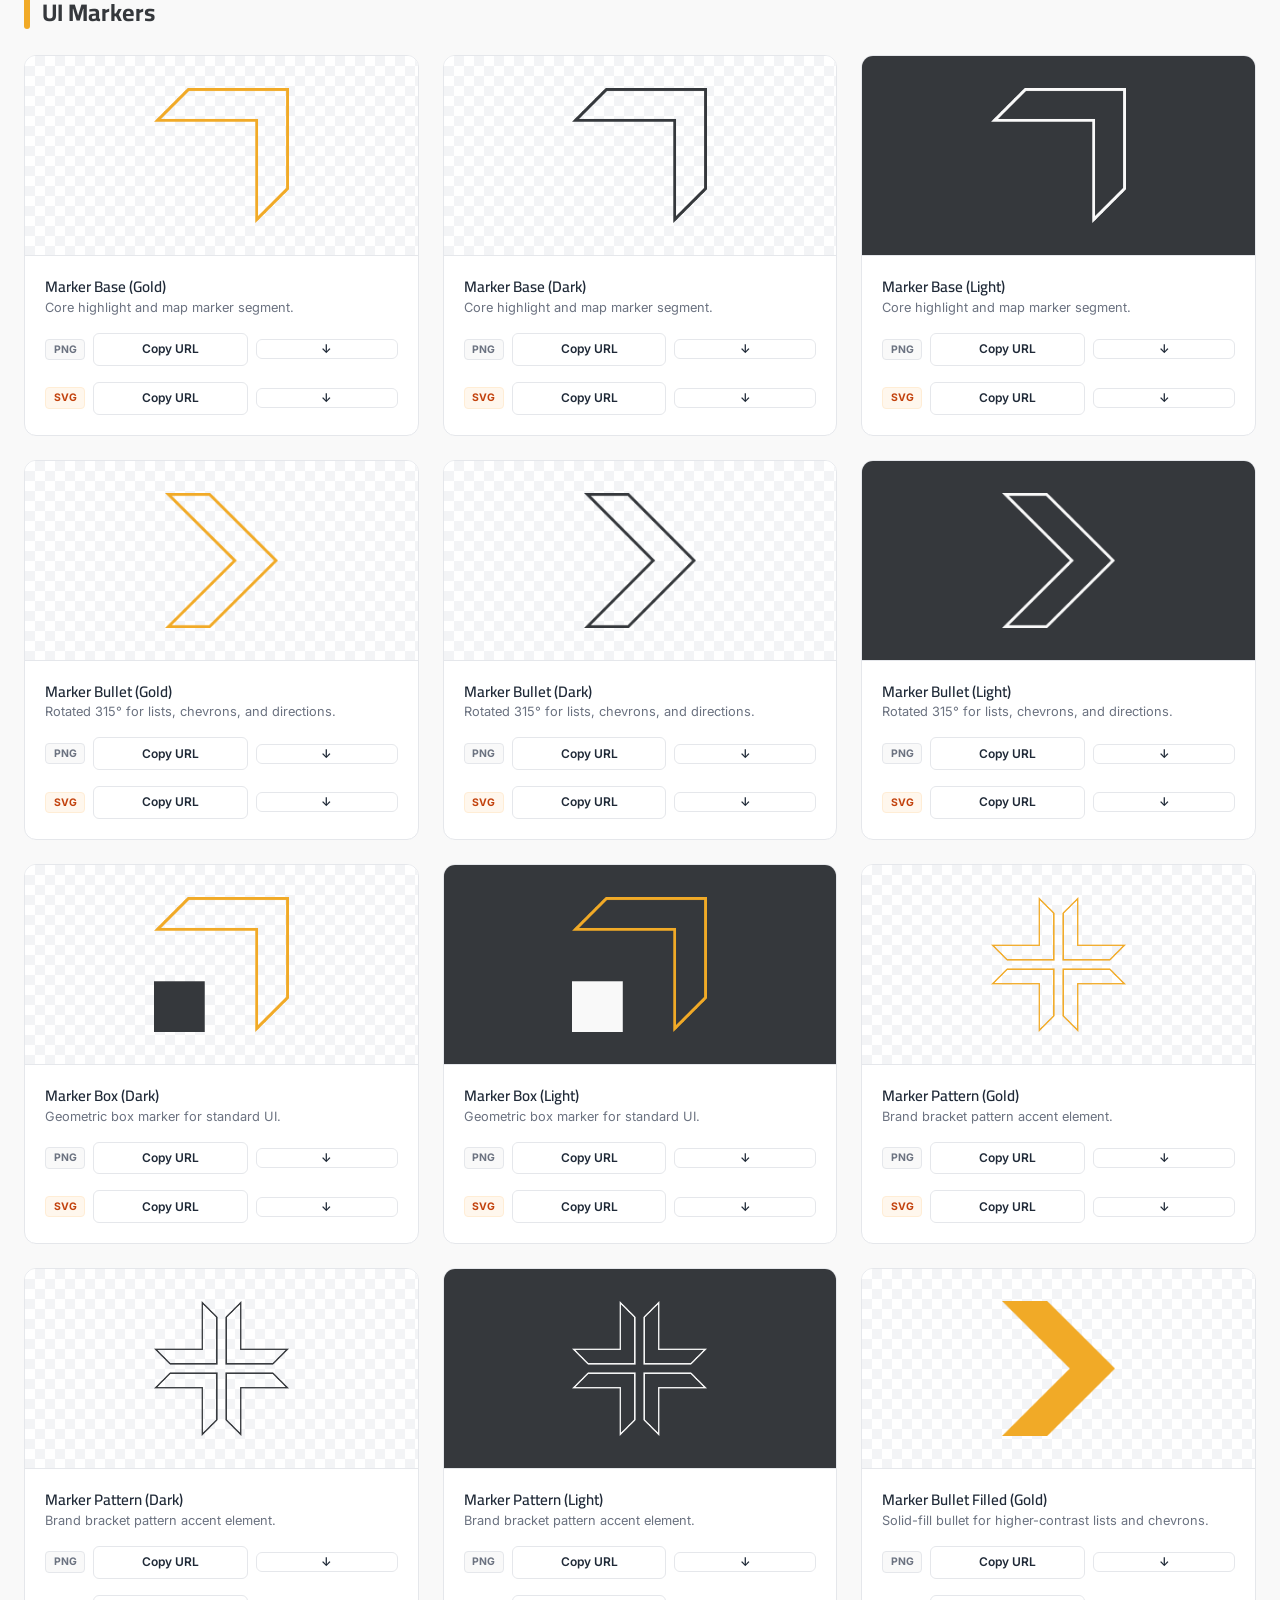
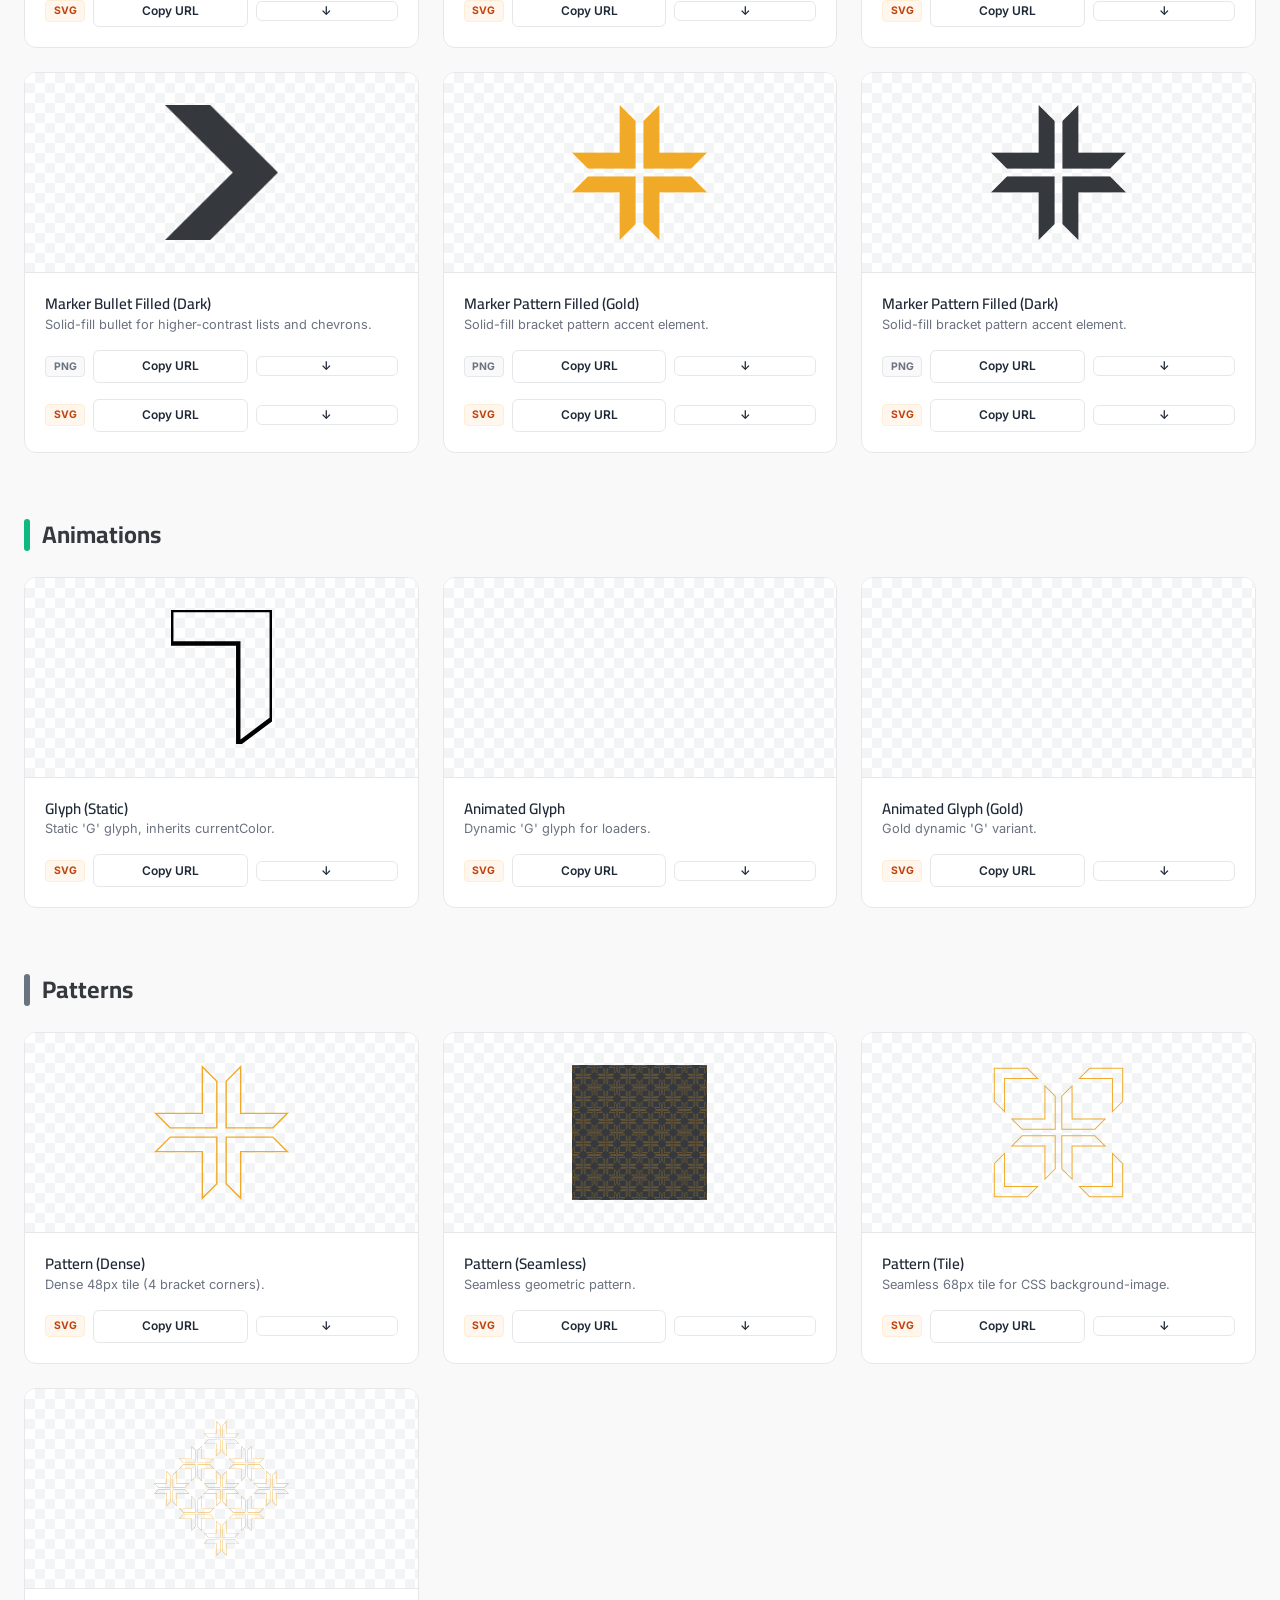
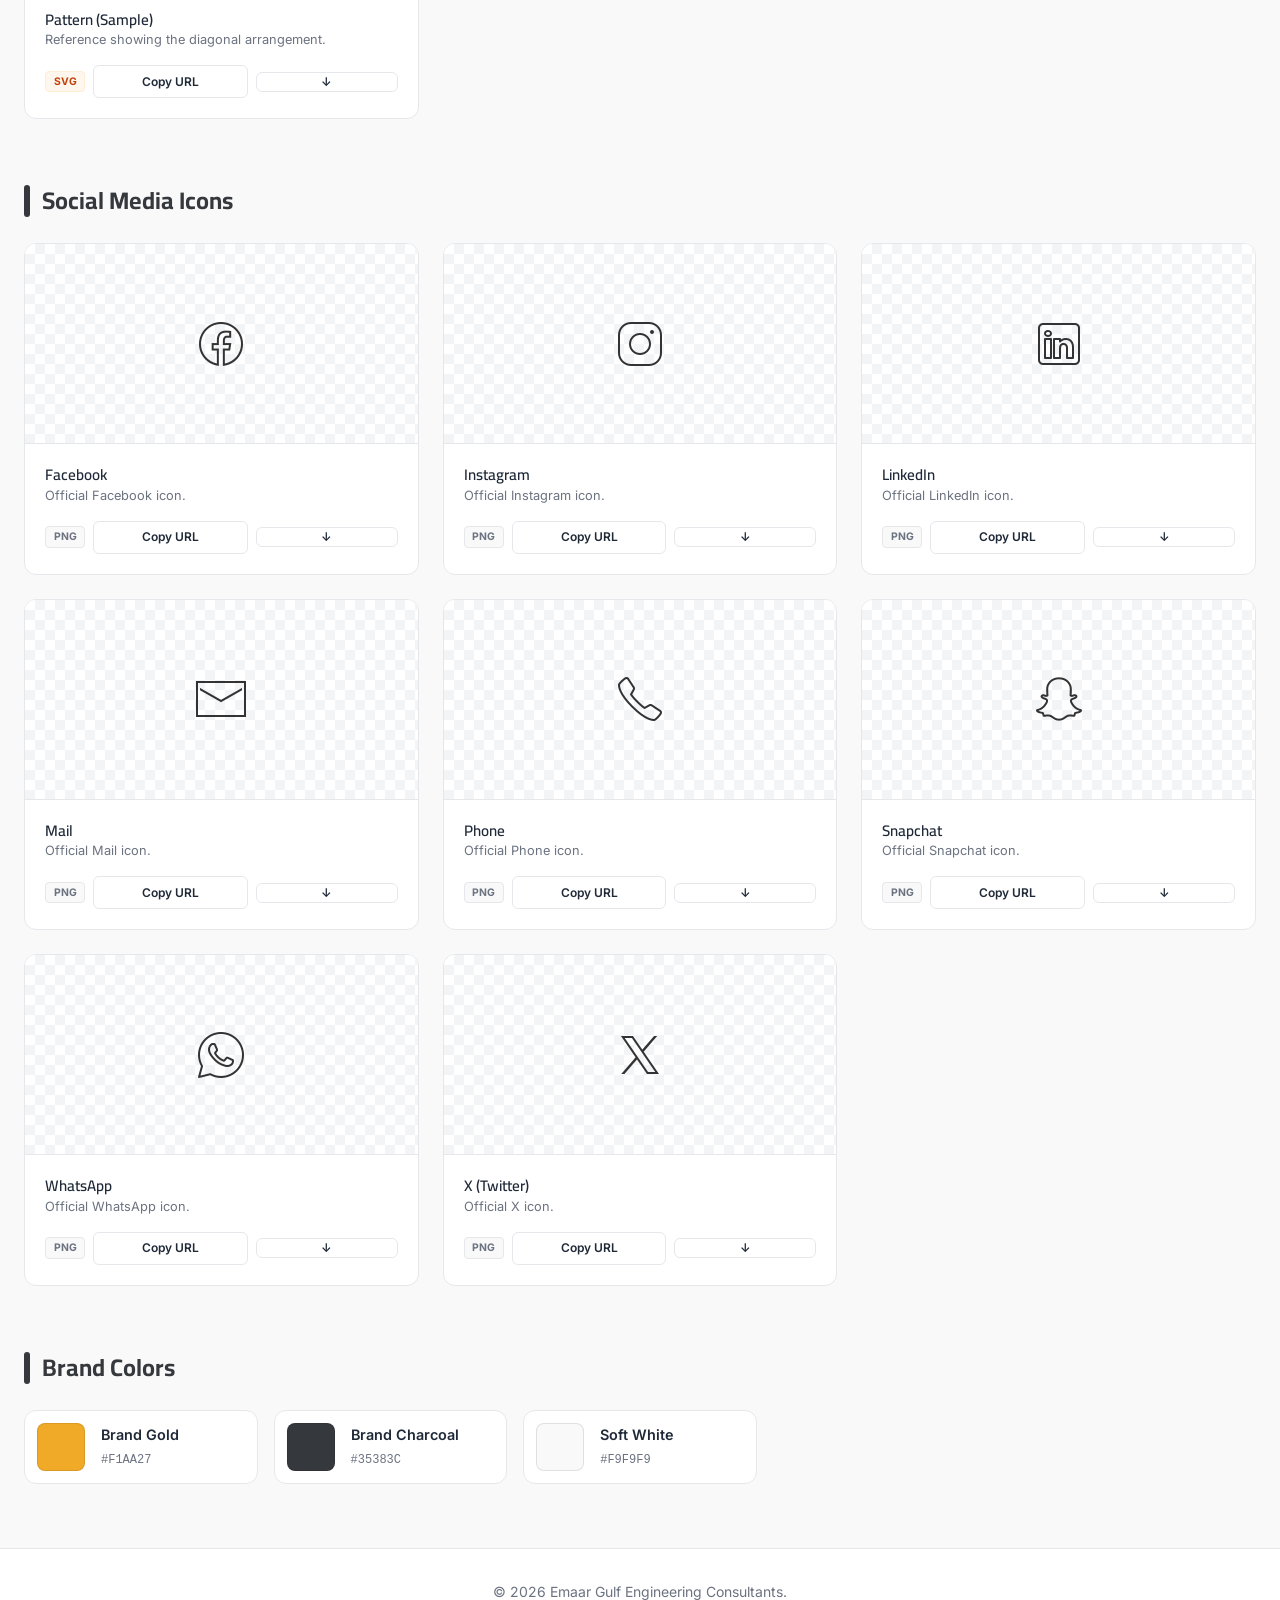
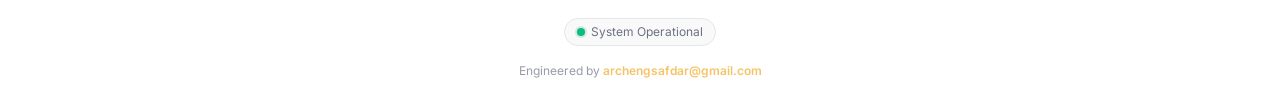
==== commit 1bd8be31: "Add files via upload" ====
--- a/index.html
+++ b/index.html
@@ -254,7 +254,8 @@
                     items: [
                         { id: "slogan-dark", name: "Slogan Script (Dark)", file: "logo-slogan-dark", desc: "Corporate slogan. Pairs with sustainable project proposals.", bg: "bg-checkered" },
                         { id: "slogan-gold", name: "Slogan Script (Gold)", file: "logo-slogan-gold", desc: "Corporate slogan. Pairs with sustainable project proposals.", bg: "bg-checkered" },
-                        { id: "slogan-light", name: "Slogan Script (Light)", file: "logo-slogan-light", desc: "Corporate slogan. Pairs with sustainable project proposals.", bg: "var(--dark)" }
+                        { id: "slogan-light", name: "Slogan Script (Light)", file: "logo-slogan-light", desc: "Corporate slogan. Pairs with sustainable project proposals.", bg: "var(--dark)" },
+                        { id: "slogan-mix", name: "Slogan Script (Mix)", file: "logo-slogan-mix", desc: "Corporate slogan. Pairs with sustainable project proposals.", bg: "bg-checkered" }
                     ]
                 },
                 {
@@ -286,7 +287,11 @@
                         { id: "mk-box-light", name: "Marker Box (Light)", file: "../markers/marker-box-light", desc: "Geometric box marker for standard UI.", bg: "var(--dark)" },
                         { id: "mk-pattern-gold", name: "Marker Pattern (Gold)", file: "../markers/marker-pattern-gold", desc: "Brand bracket pattern accent element.", bg: "bg-checkered" },
                         { id: "mk-pattern-dark", name: "Marker Pattern (Dark)", file: "../markers/marker-pattern-dark", desc: "Brand bracket pattern accent element.", bg: "bg-checkered" },
-                        { id: "mk-pattern-light", name: "Marker Pattern (Light)", file: "../markers/marker-pattern-light", desc: "Brand bracket pattern accent element.", bg: "var(--dark)" }
+                        { id: "mk-pattern-light", name: "Marker Pattern (Light)", file: "../markers/marker-pattern-light", desc: "Brand bracket pattern accent element.", bg: "var(--dark)" },
+                        { id: "mk-bullet-filled-gold", name: "Marker Bullet Filled (Gold)", file: "../markers/marker-bullet-filled-gold", desc: "Solid-fill bullet for higher-contrast lists and chevrons.", bg: "bg-checkered" },
+                        { id: "mk-bullet-filled-dark", name: "Marker Bullet Filled (Dark)", file: "../markers/marker-bullet-filled-dark", desc: "Solid-fill bullet for higher-contrast lists and chevrons.", bg: "bg-checkered" },
+                        { id: "mk-pattern-filled-gold", name: "Marker Pattern Filled (Gold)", file: "../markers/marker-pattern-filled-gold", desc: "Solid-fill bracket pattern accent element.", bg: "bg-checkered" },
+                        { id: "mk-pattern-filled-dark", name: "Marker Pattern Filled (Dark)", file: "../markers/marker-pattern-filled-dark", desc: "Solid-fill bracket pattern accent element.", bg: "bg-checkered" }
                     ]
                 },
                 {
@@ -294,8 +299,9 @@
                     color: "var(--success)",
                     id: "sec-animations",
                     items: [
-                        { id: "anim-glyph", name: "Animated Glyph", file: "../animations/glyph-g/glyph-g-animated", desc: "Dynamic 'G' glyph for loaders.", bg: "bg-checkered", animated: true, svgOnly: true },
-                        { id: "anim-glyph-gold", name: "Animated Glyph (Gold)", file: "../animations/glyph-g/glyph-g-animated-gold", desc: "Gold dynamic 'G' variant.", bg: "bg-checkered", animated: true, svgOnly: true }
+                        { id: "anim-glyph-static", name: "Glyph (Static)", file: "../animations/glyph-g", desc: "Static 'G' glyph, inherits currentColor.", bg: "bg-checkered", svgOnly: true },
+                        { id: "anim-glyph", name: "Animated Glyph", file: "../animations/glyph-g-animated", desc: "Dynamic 'G' glyph for loaders.", bg: "bg-checkered", animated: true, svgOnly: true },
+                        { id: "anim-glyph-gold", name: "Animated Glyph (Gold)", file: "../animations/glyph-g-animated-gold", desc: "Gold dynamic 'G' variant.", bg: "bg-checkered", animated: true, svgOnly: true }
                     ]
                 },
                 {
@@ -303,9 +309,10 @@
                     color: "var(--text-muted)",
                     id: "sec-patterns",
                     items: [
-                        { id: "pattern-base", name: "Pattern (Dense)", file: "../patterns/pattern-g/pattern-g", desc: "Dense 48px tile (4 bracket corners).", bg: "bg-checkered", animated: false, svgOnly: true },
-                        { id: "pattern-seamless", name: "Pattern (Seamless)", file: "../patterns/pattern-g/pattern-g-seamless", desc: "Seamless geometric pattern.", bg: "bg-checkered", animated: false, svgOnly: true },
-                        { id: "pattern-tile", name: "Pattern (Tile)", file: "../patterns/pattern-g/pattern-g-tile", desc: "Seamless 68px tile for CSS background-image.", bg: "bg-checkered", animated: false, svgOnly: true }
+                        { id: "pattern-base", name: "Pattern (Dense)", file: "../patterns/pattern-g", desc: "Dense 48px tile (4 bracket corners).", bg: "bg-checkered", animated: false, svgOnly: true },
+                        { id: "pattern-seamless", name: "Pattern (Seamless)", file: "../patterns/pattern-g-seamless", desc: "Seamless geometric pattern.", bg: "bg-checkered", animated: false, svgOnly: true },
+                        { id: "pattern-tile", name: "Pattern (Tile)", file: "../patterns/pattern-g-tile", desc: "Seamless 68px tile for CSS background-image.", bg: "bg-checkered", animated: false, svgOnly: true },
+                        { id: "pattern-sample", name: "Pattern (Sample)", file: "../patterns/pattern-g-sample", desc: "Reference showing the diagonal arrangement.", bg: "bg-checkered", animated: false, svgOnly: true }
                     ]
                 },
                 {
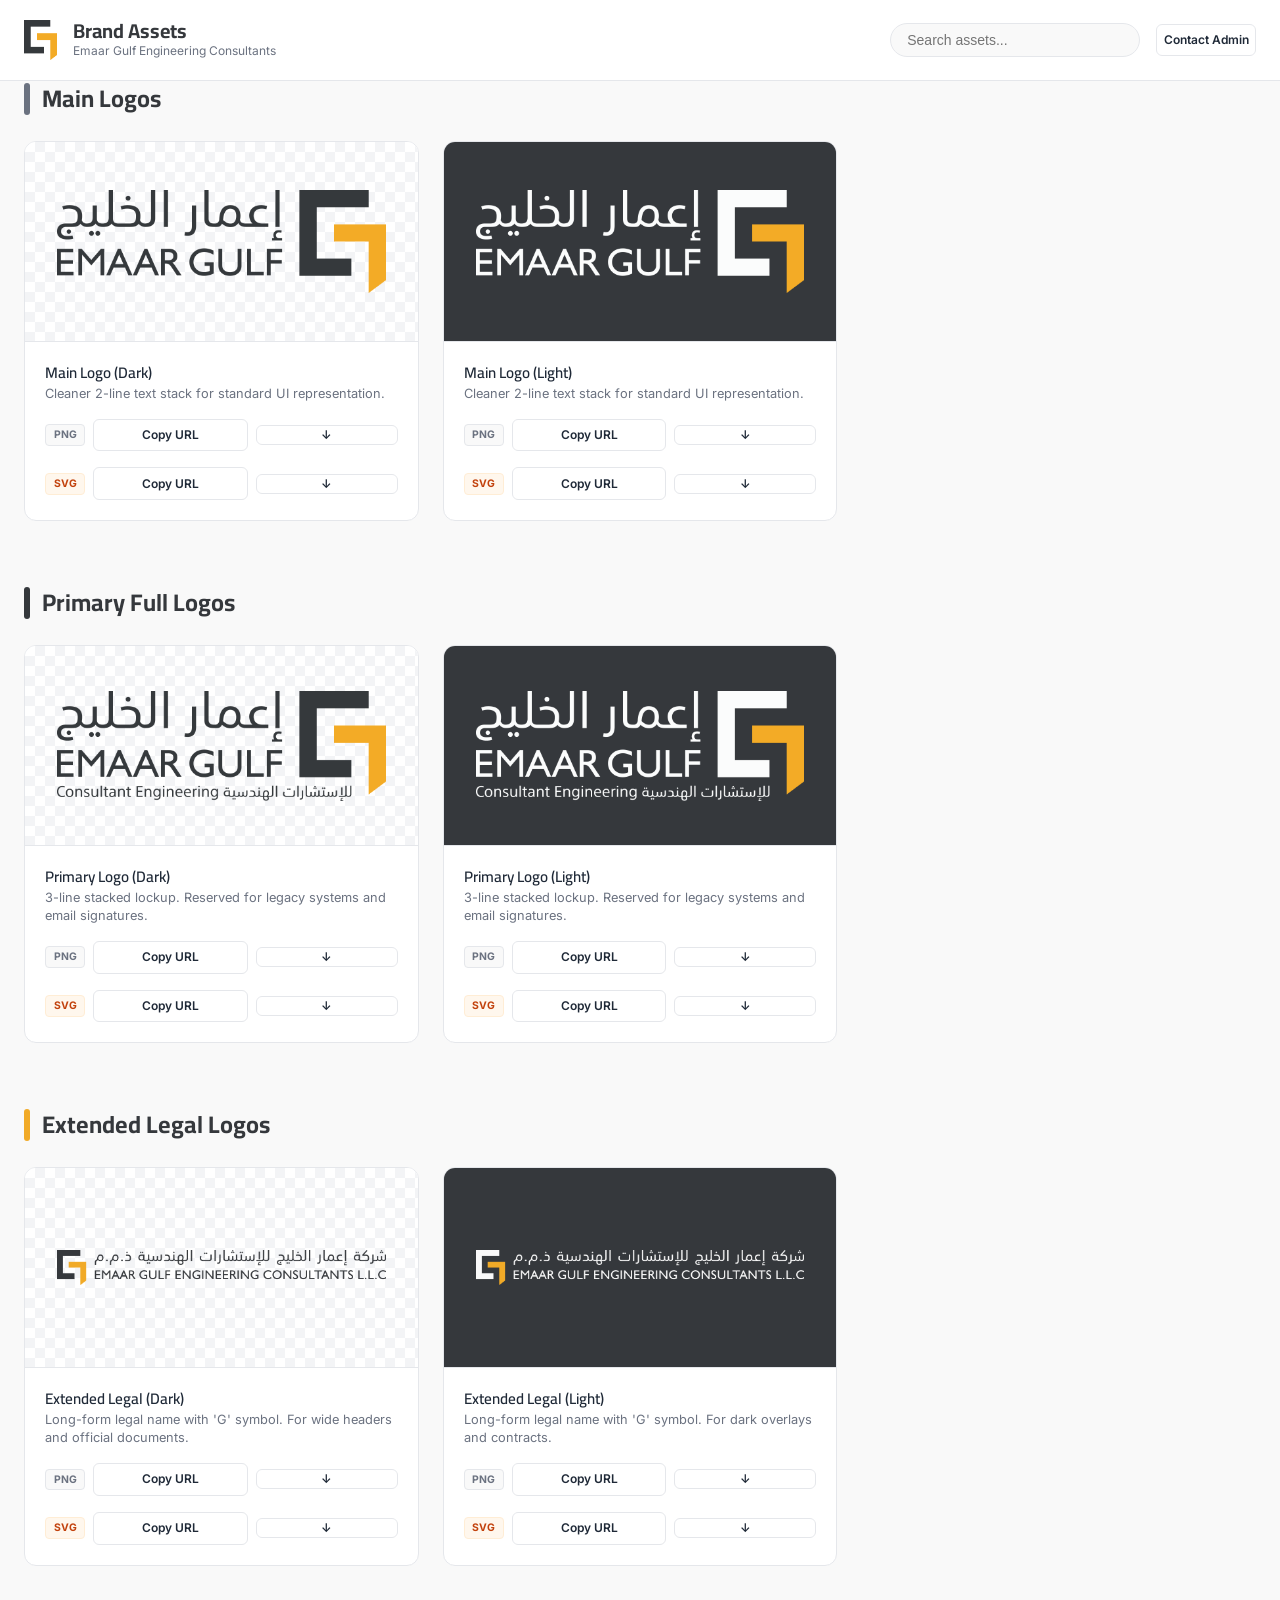
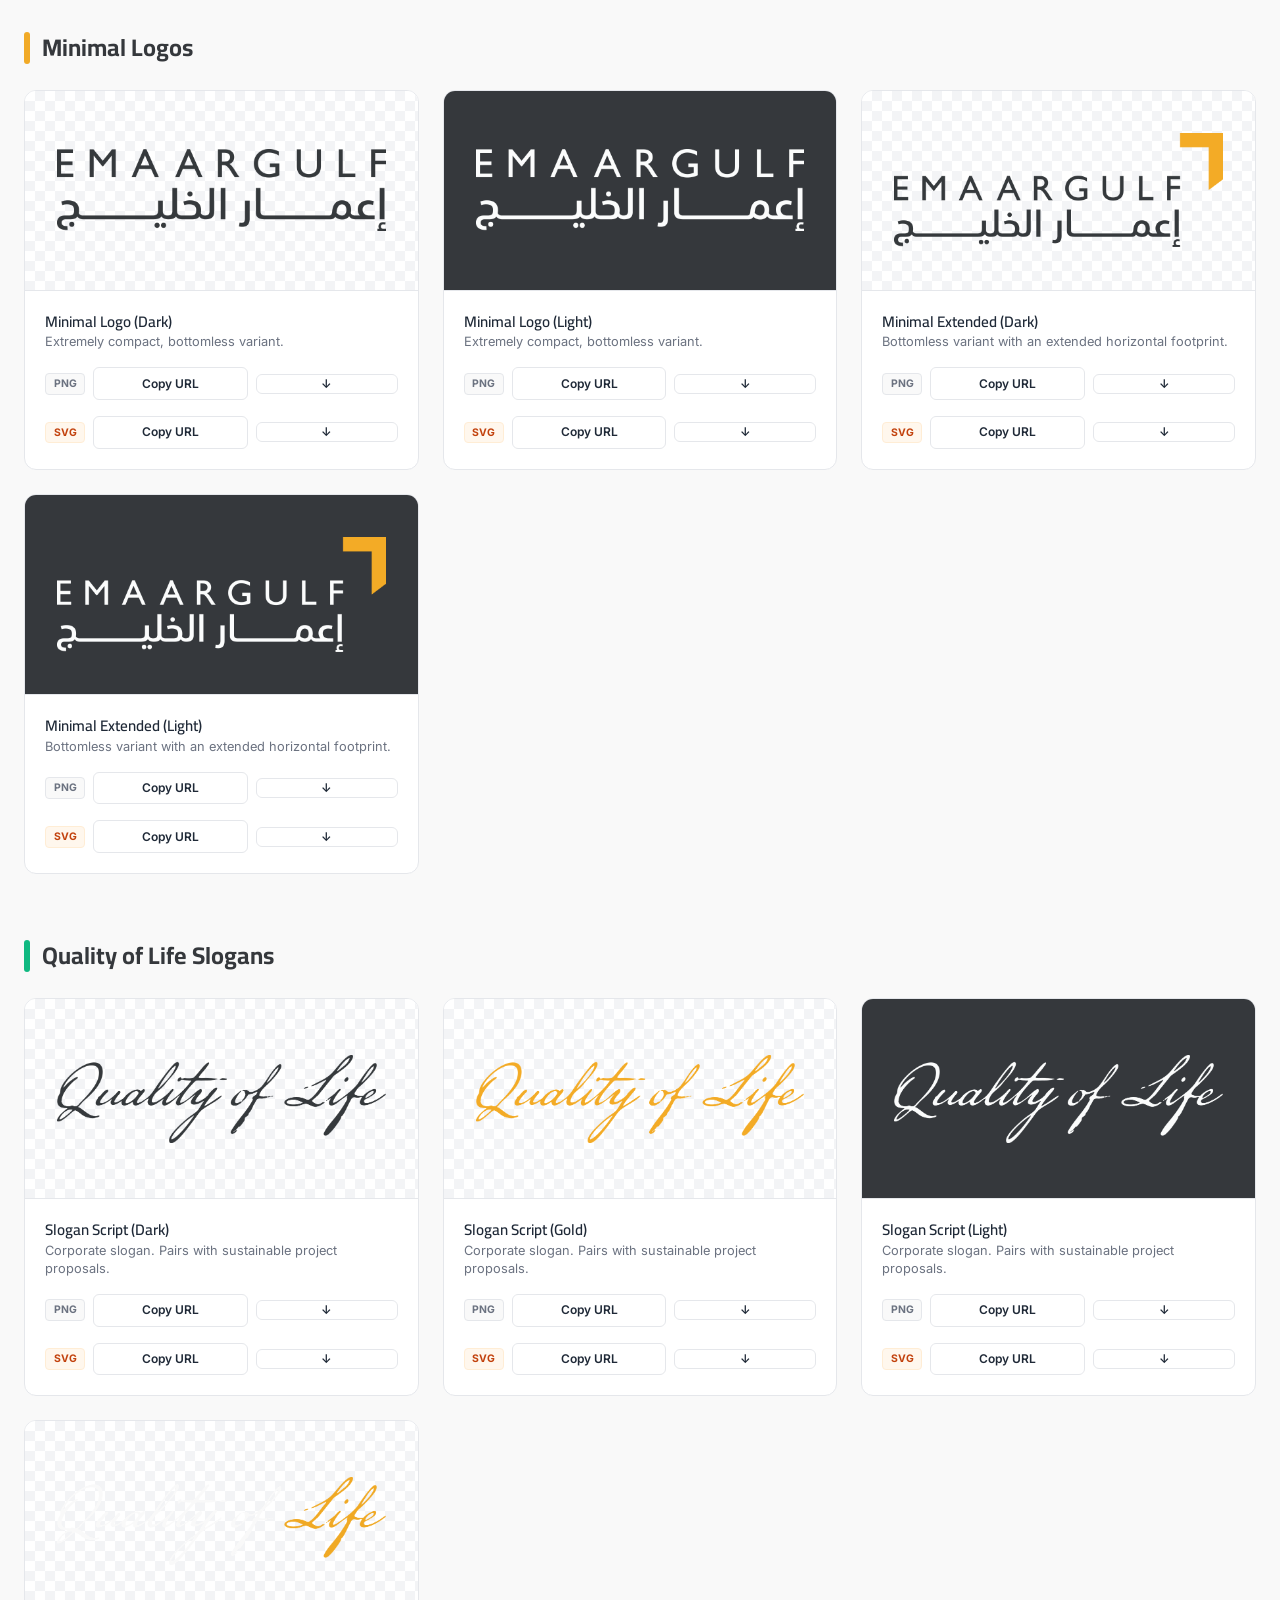
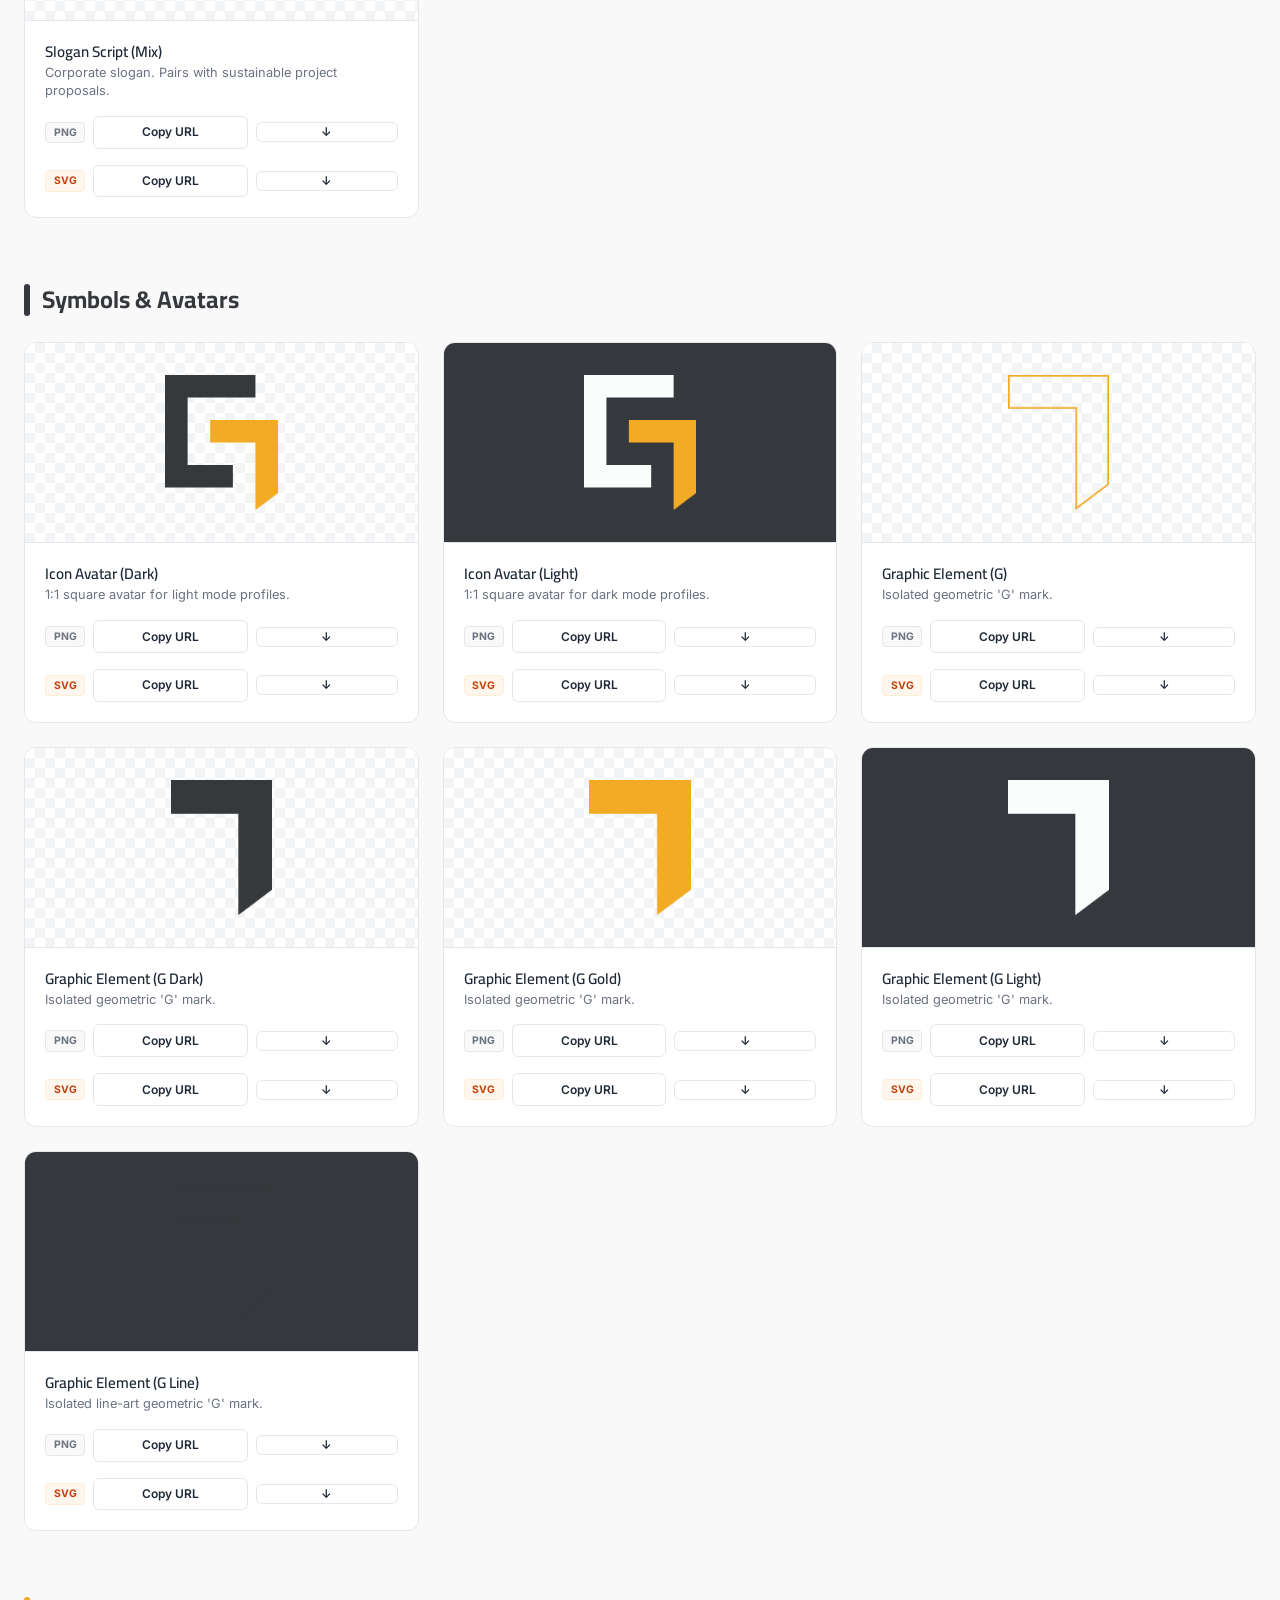
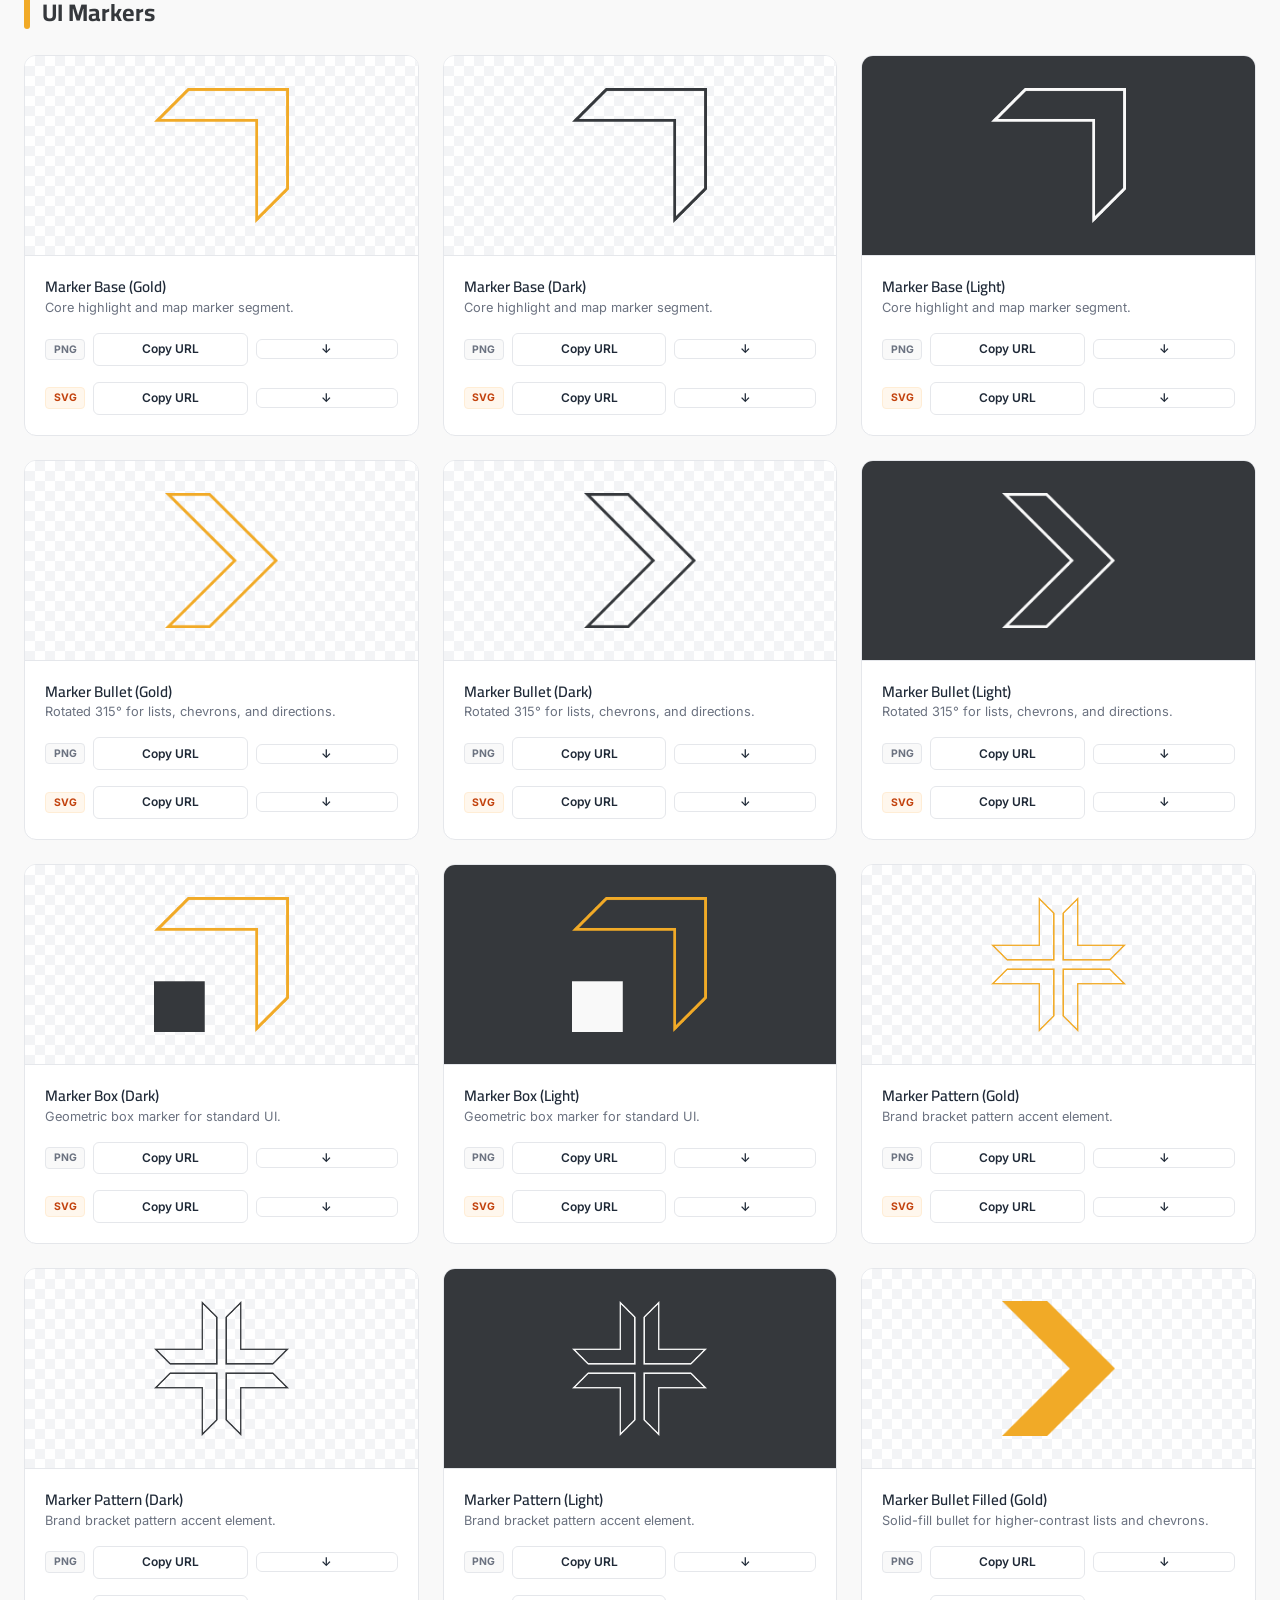
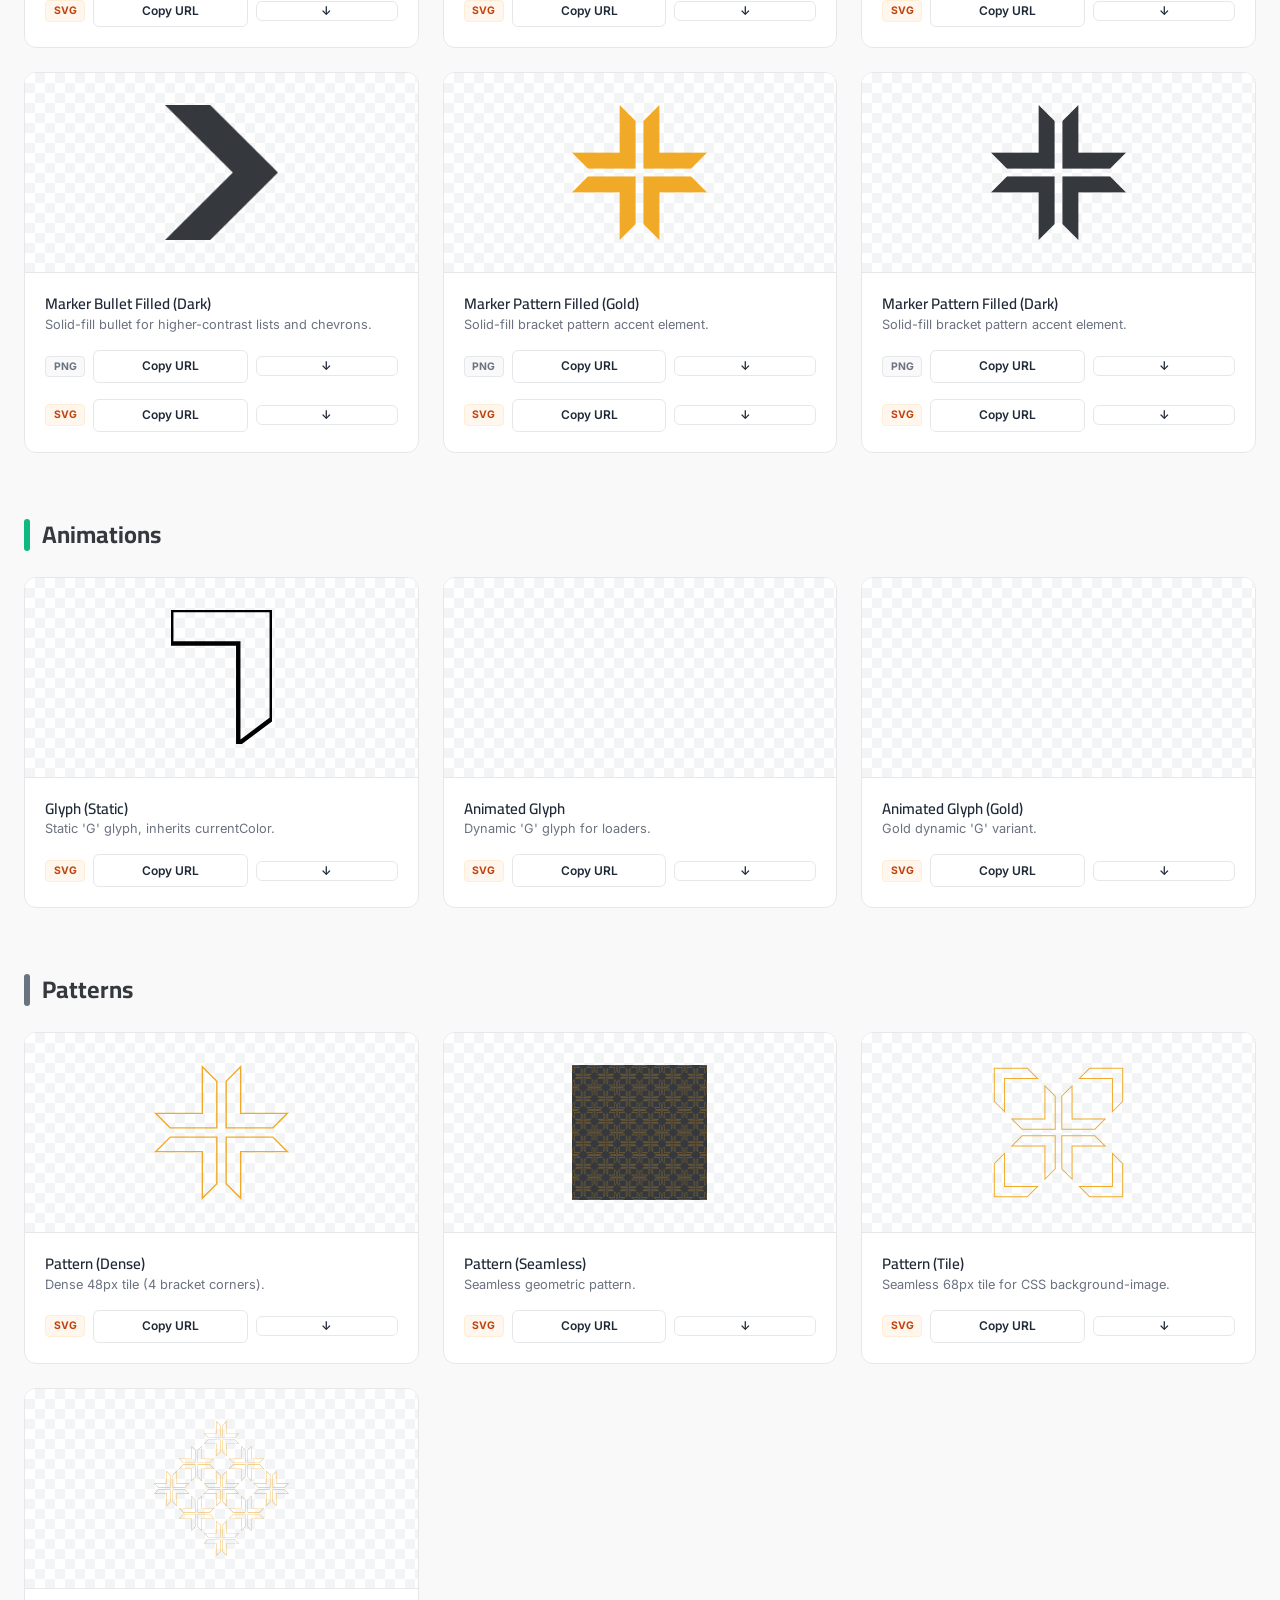
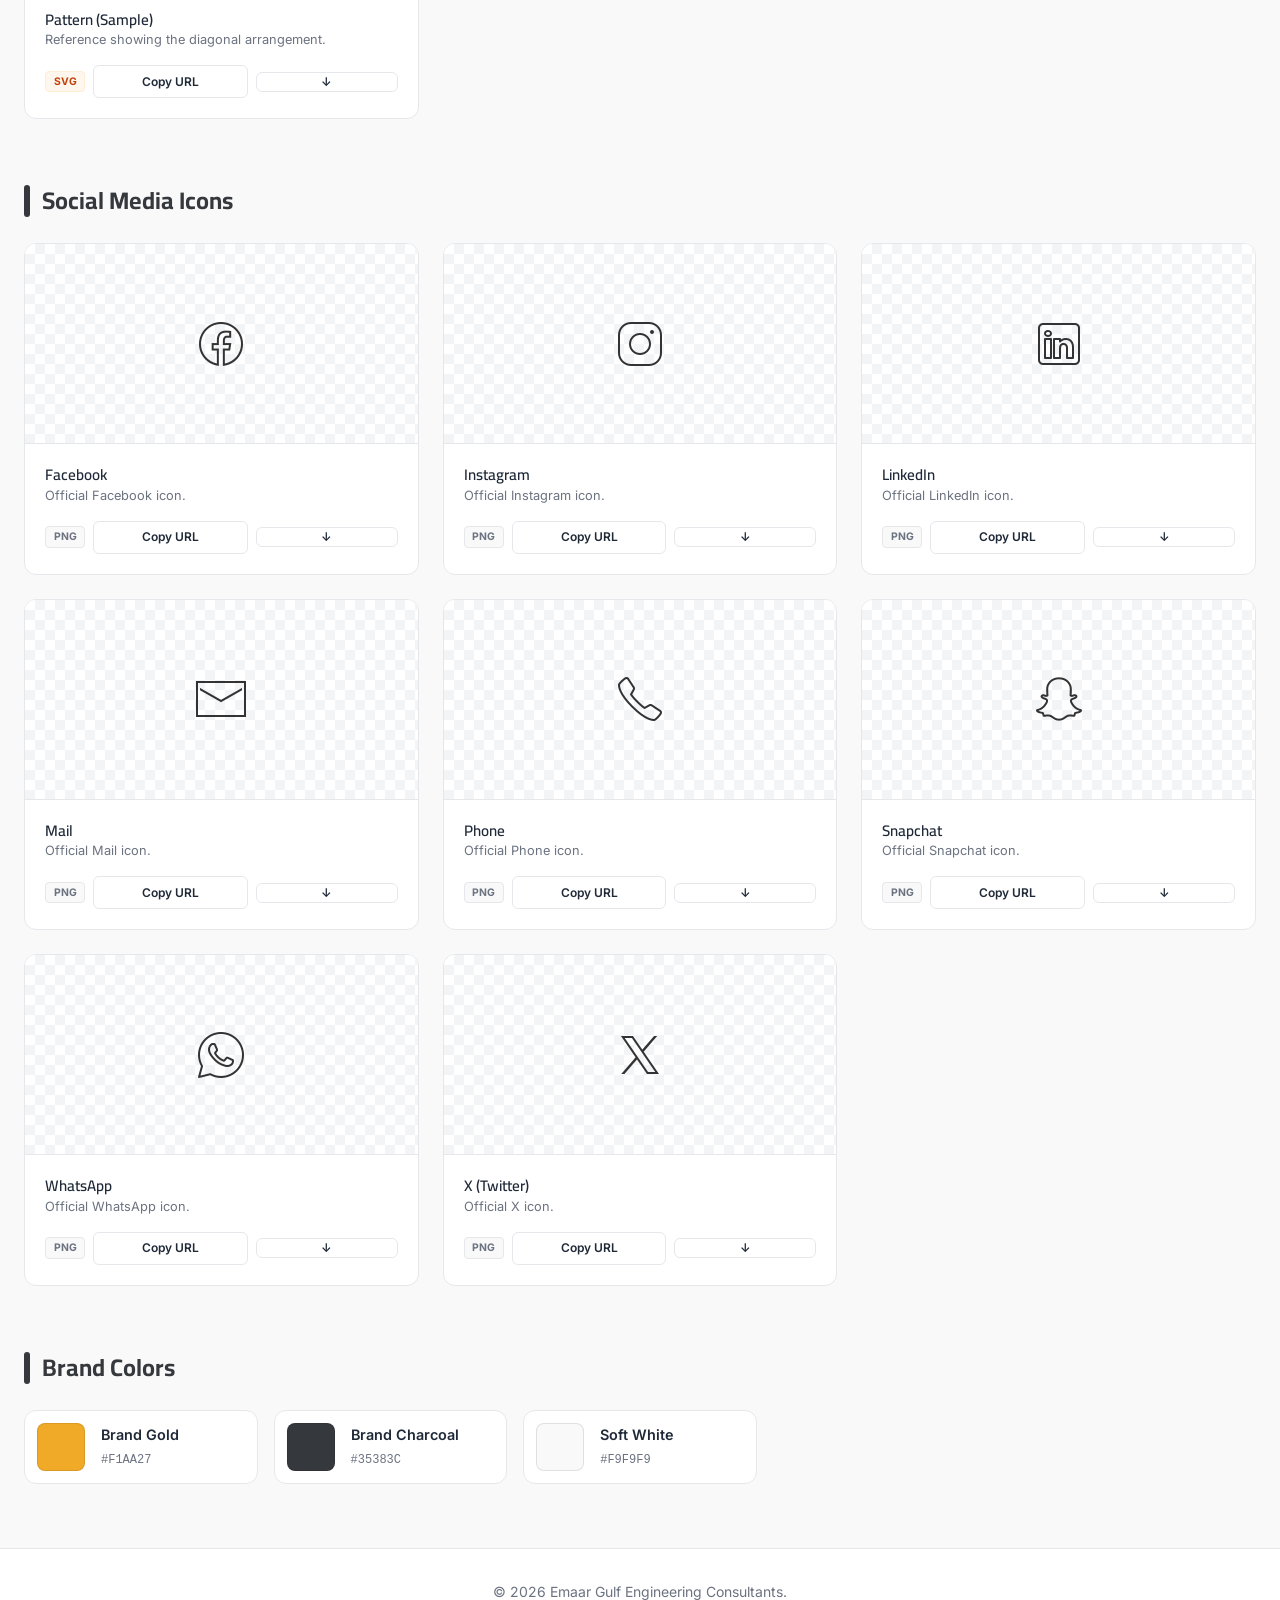
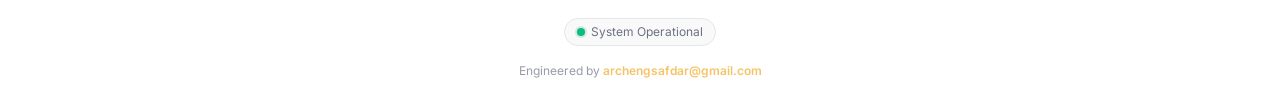
==== commit 30531488: "Change background color for G Line graphic element Updated background color for 'G Line' graphic ele" ====
--- a/index.html
+++ b/index.html
@@ -269,7 +269,7 @@
                         { id: "part-g-dark", name: "Graphic Element (G Dark)", file: "logo-part-g-dark", desc: "Isolated geometric 'G' mark.", bg: "bg-checkered" },
                         { id: "part-g-gold", name: "Graphic Element (G Gold)", file: "logo-part-g-gold", desc: "Isolated geometric 'G' mark.", bg: "bg-checkered" },
                         { id: "part-g-light", name: "Graphic Element (G Light)", file: "logo-part-g-light", desc: "Isolated geometric 'G' mark.", bg: "var(--dark)" },
-                        { id: "part-g-line-dark", name: "Graphic Element (G Line)", file: "logo-part-g-line-dark", desc: "Isolated line-art geometric 'G' mark.", bg: "bg-checkered" }
+                        { id: "part-g-line-dark", name: "Graphic Element (G Line)", file: "logo-part-g-line-dark", desc: "Isolated line-art geometric 'G' mark.", bg: "var(--dark)" }
                     ]
                 },
                 {
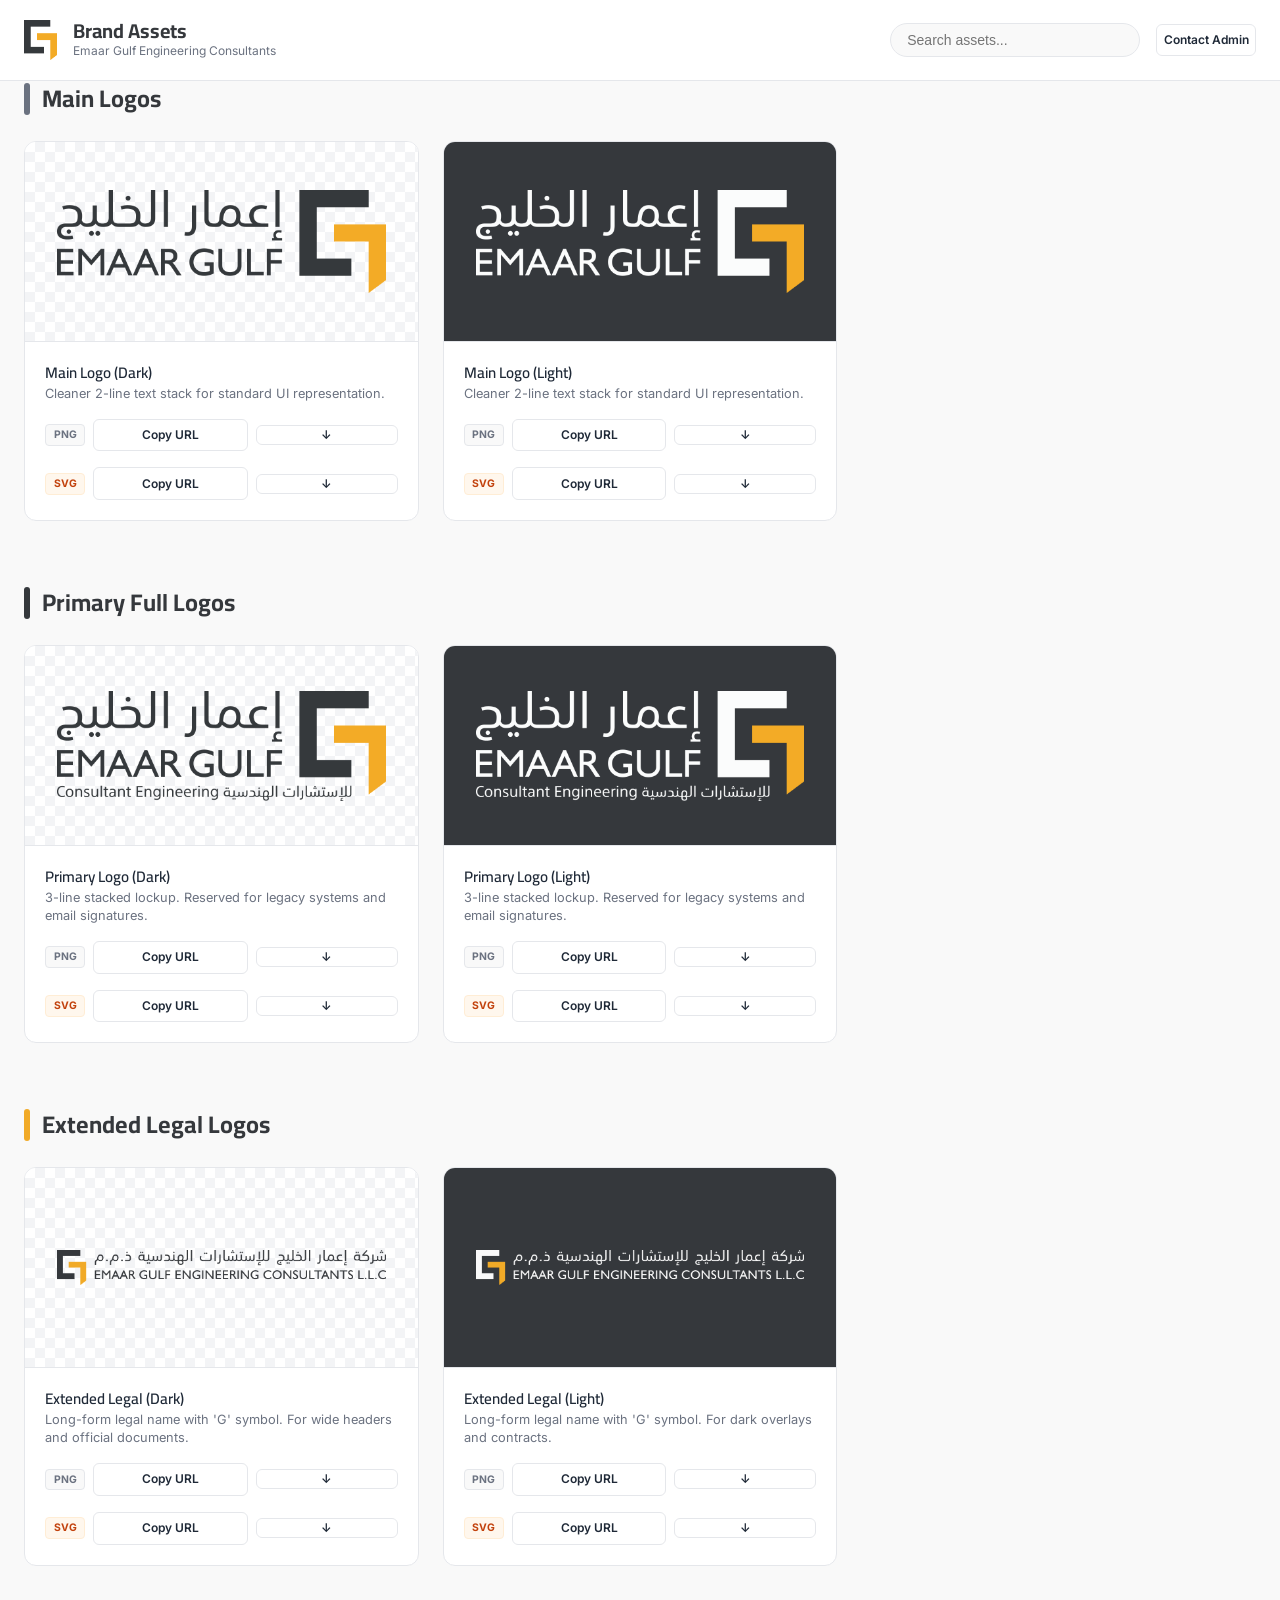
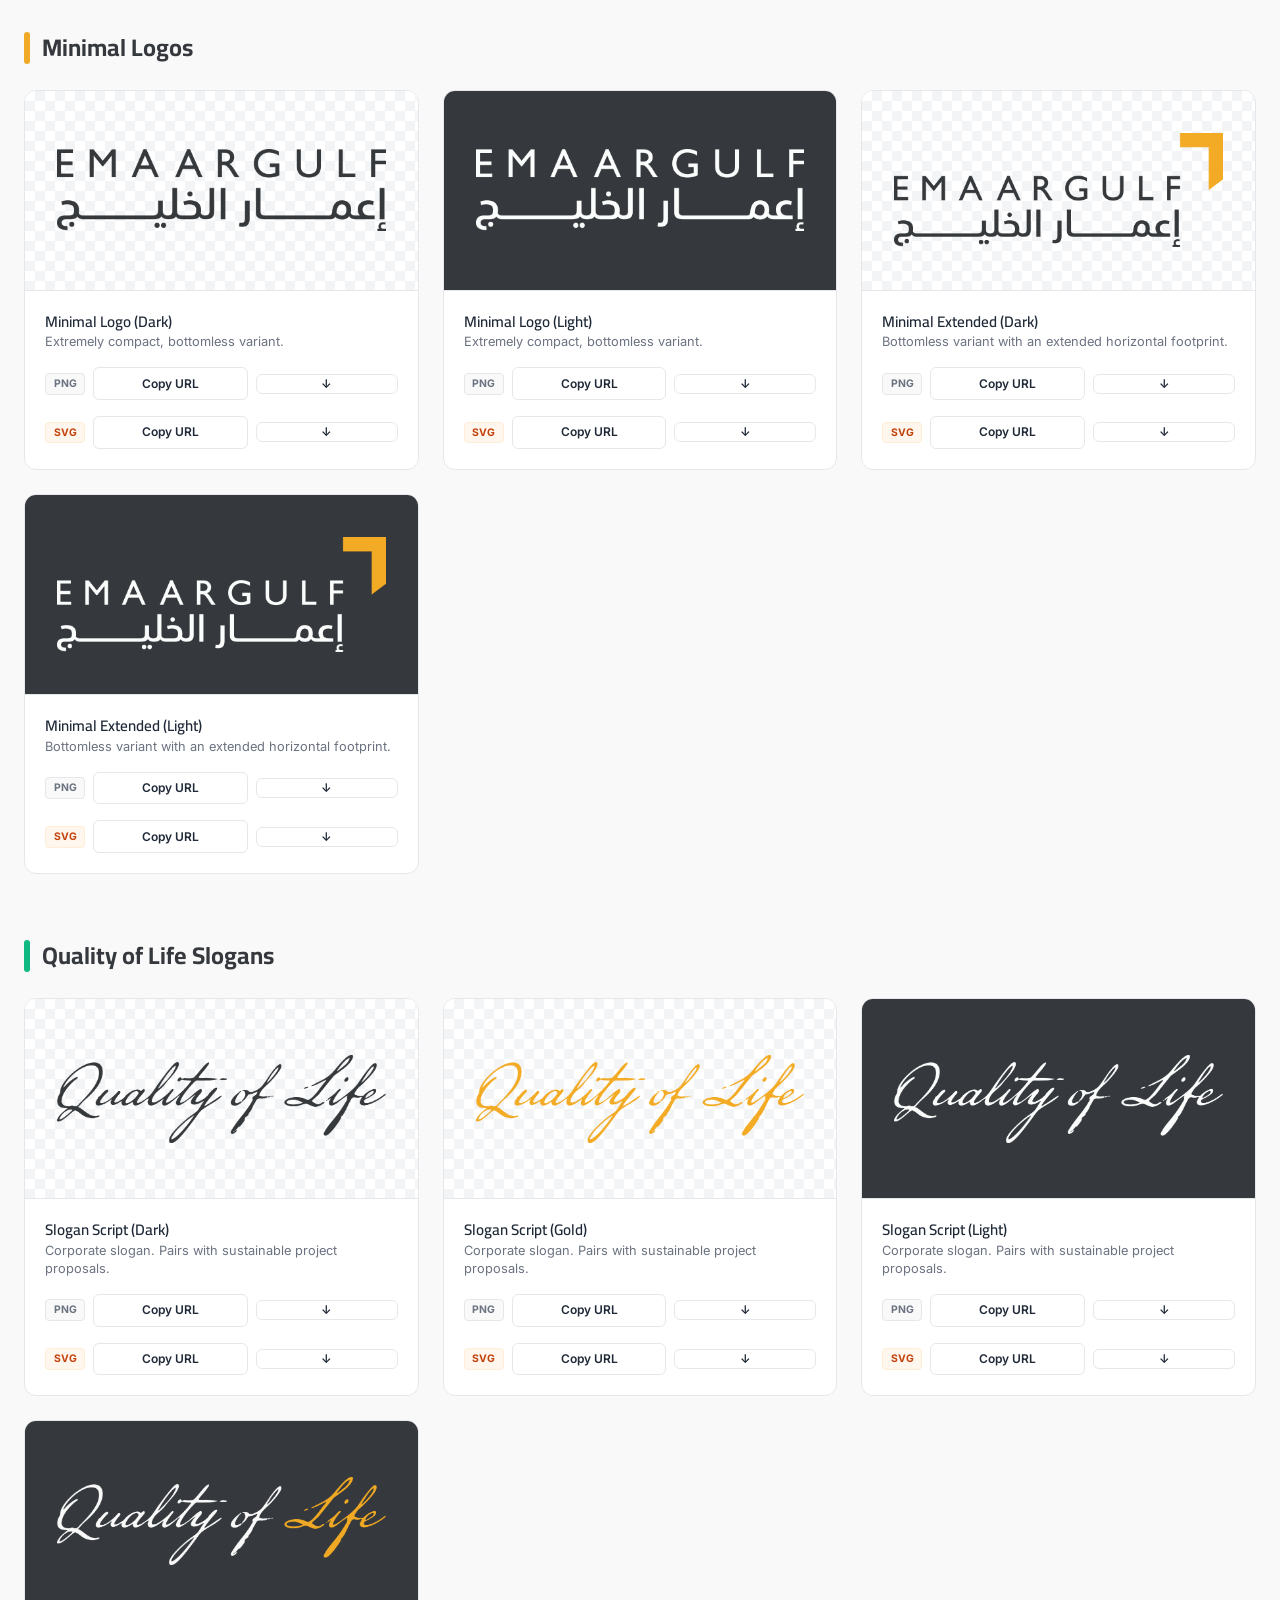
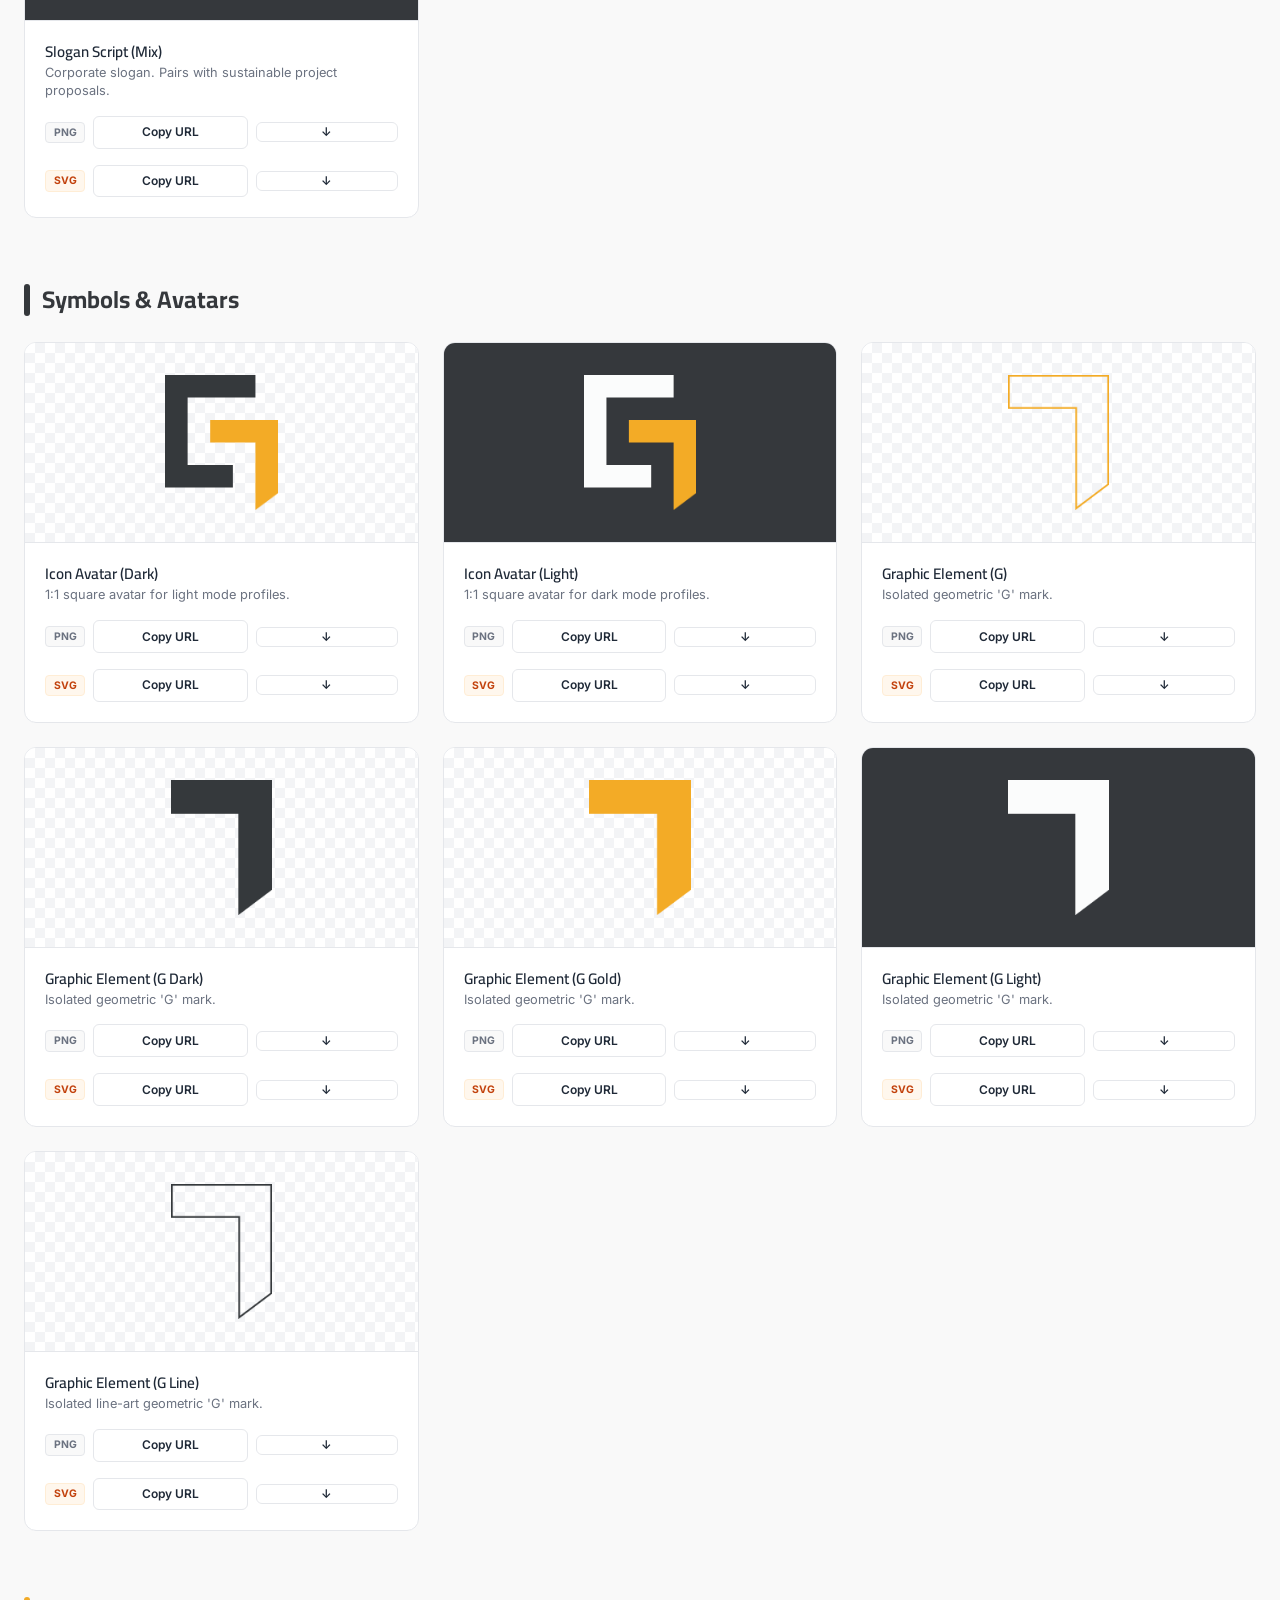
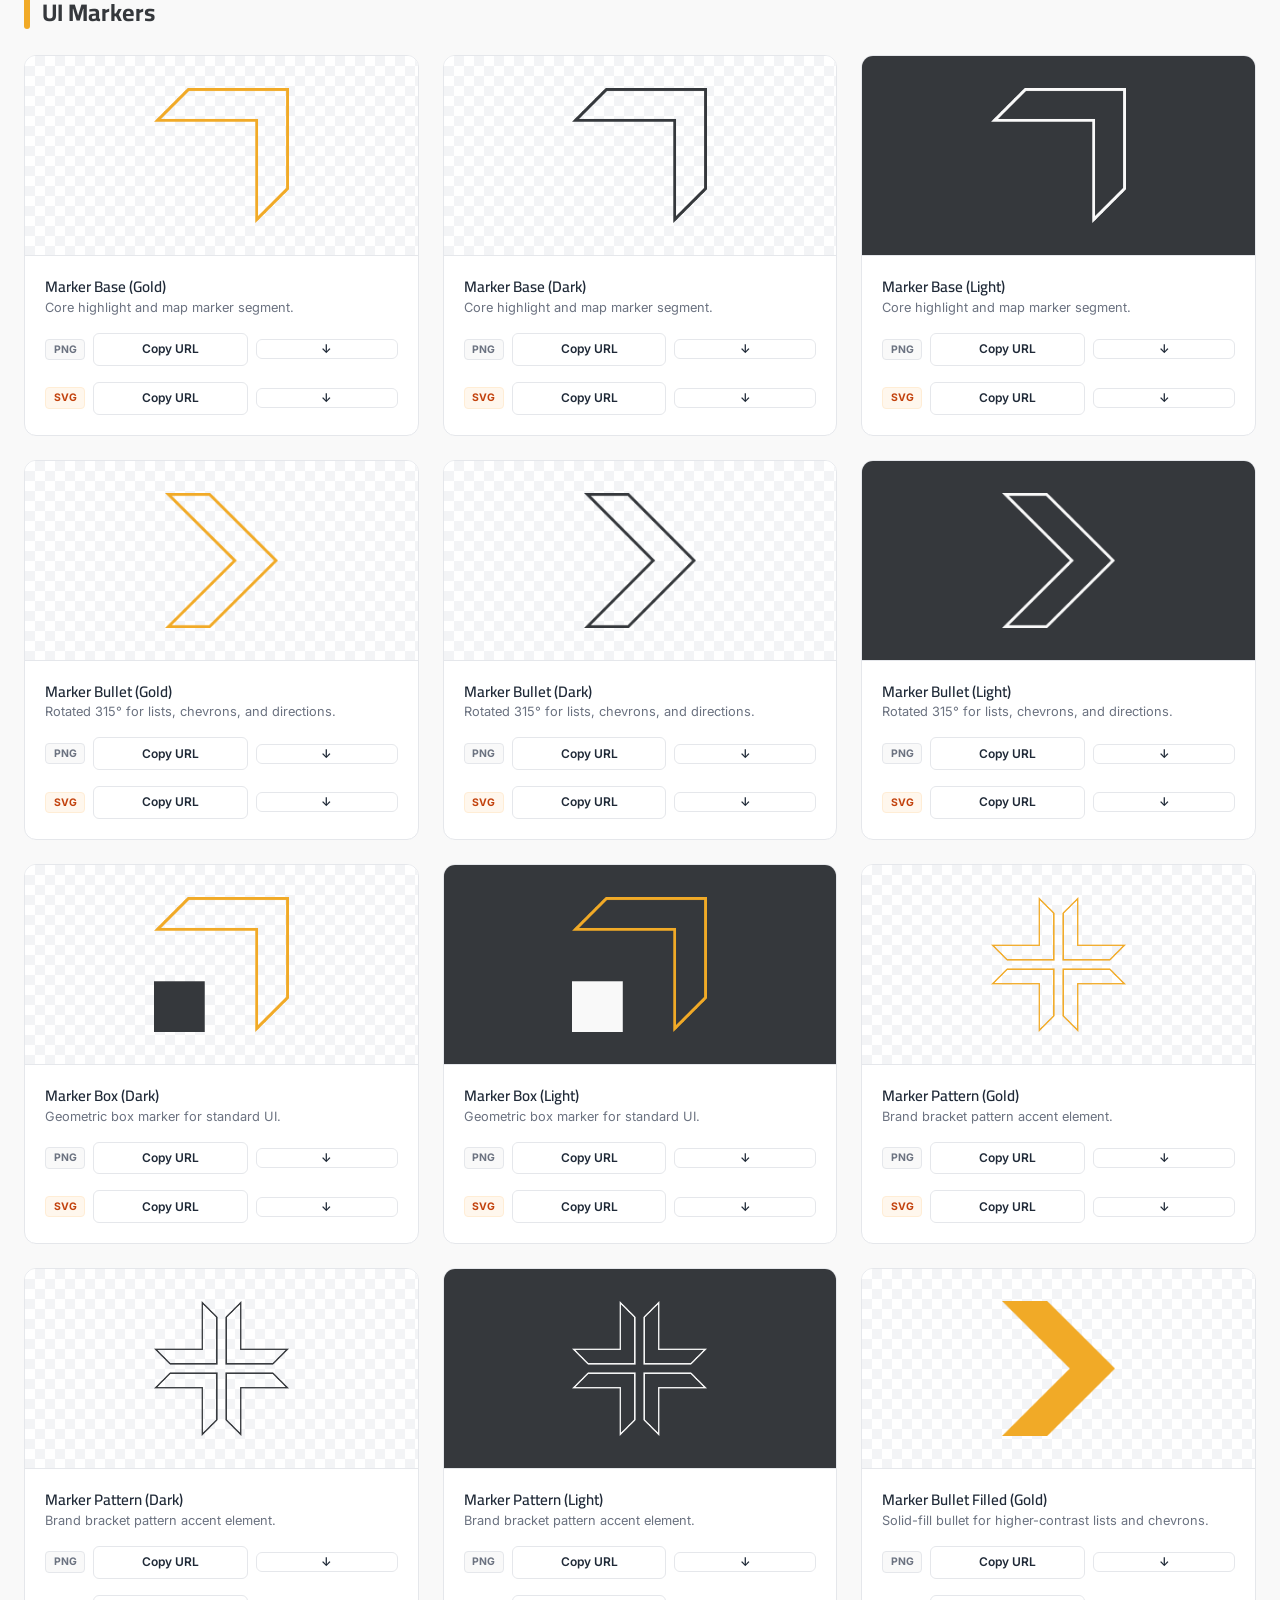
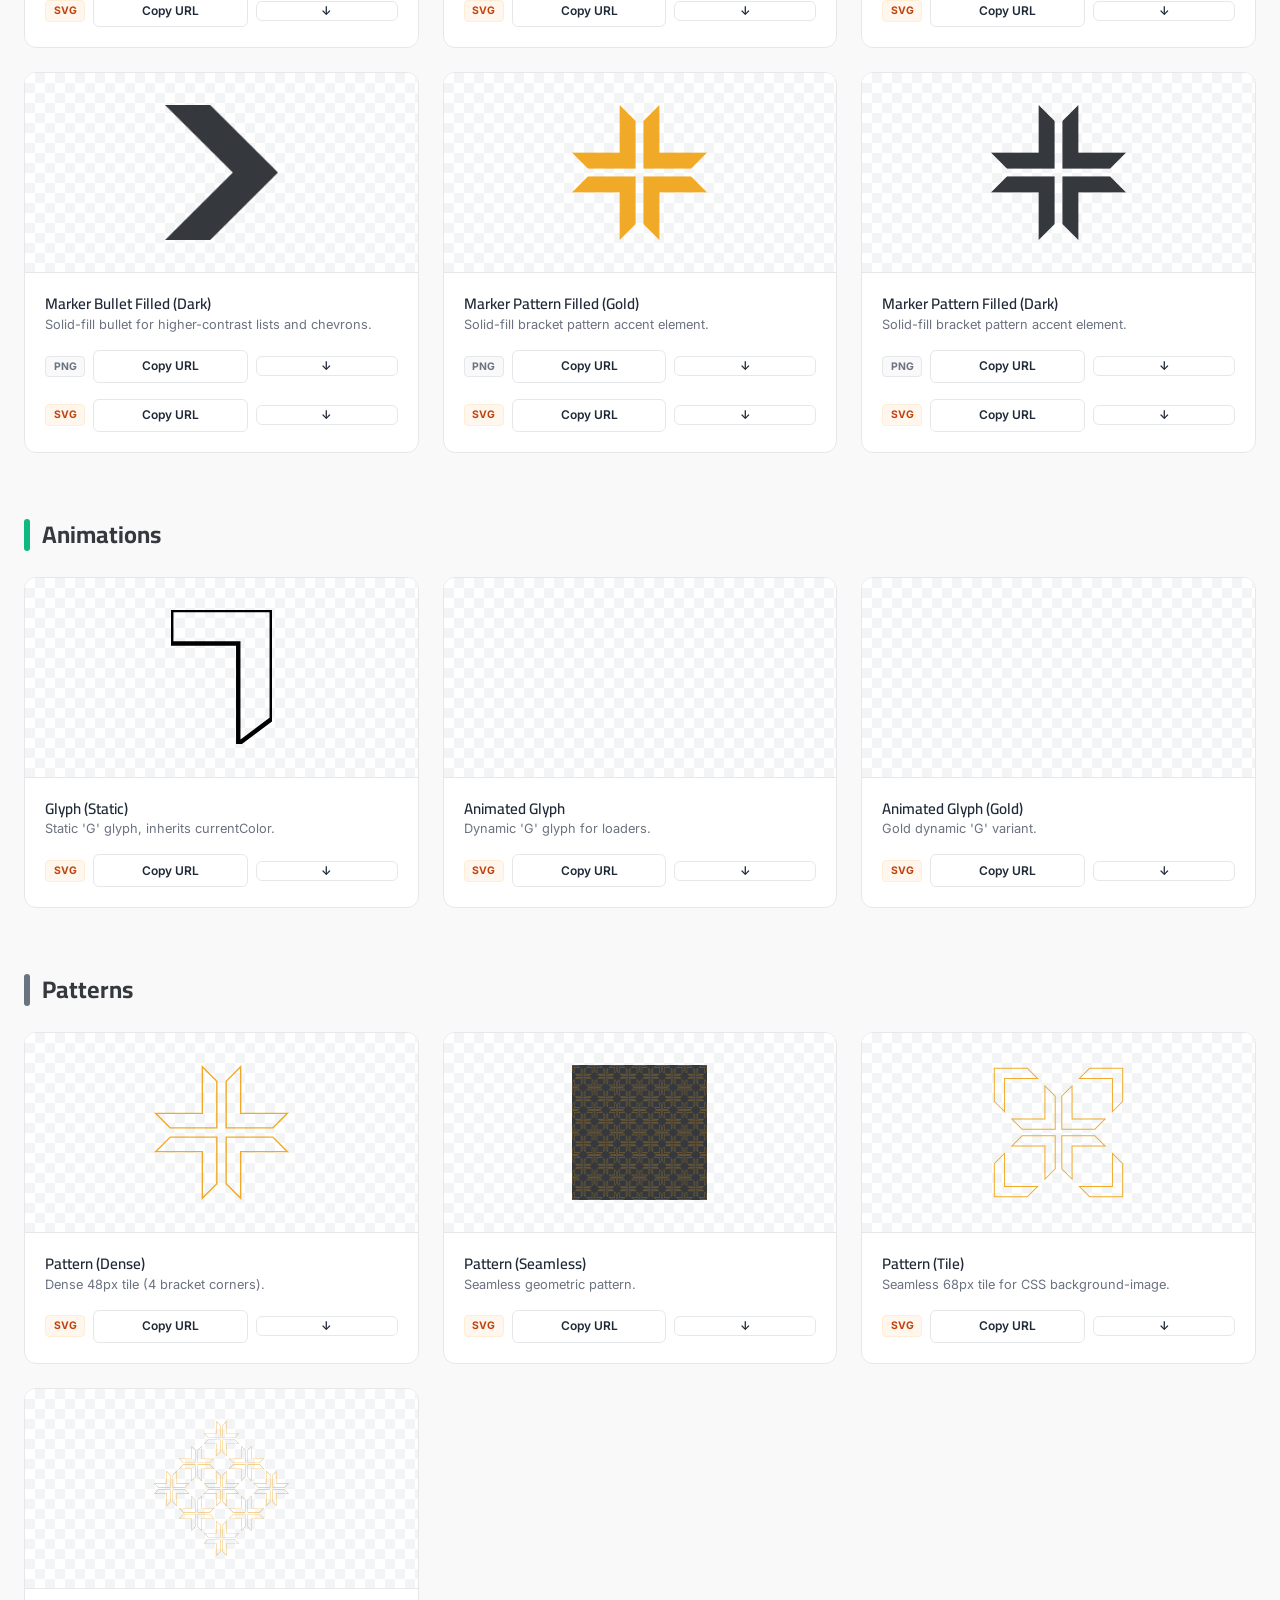
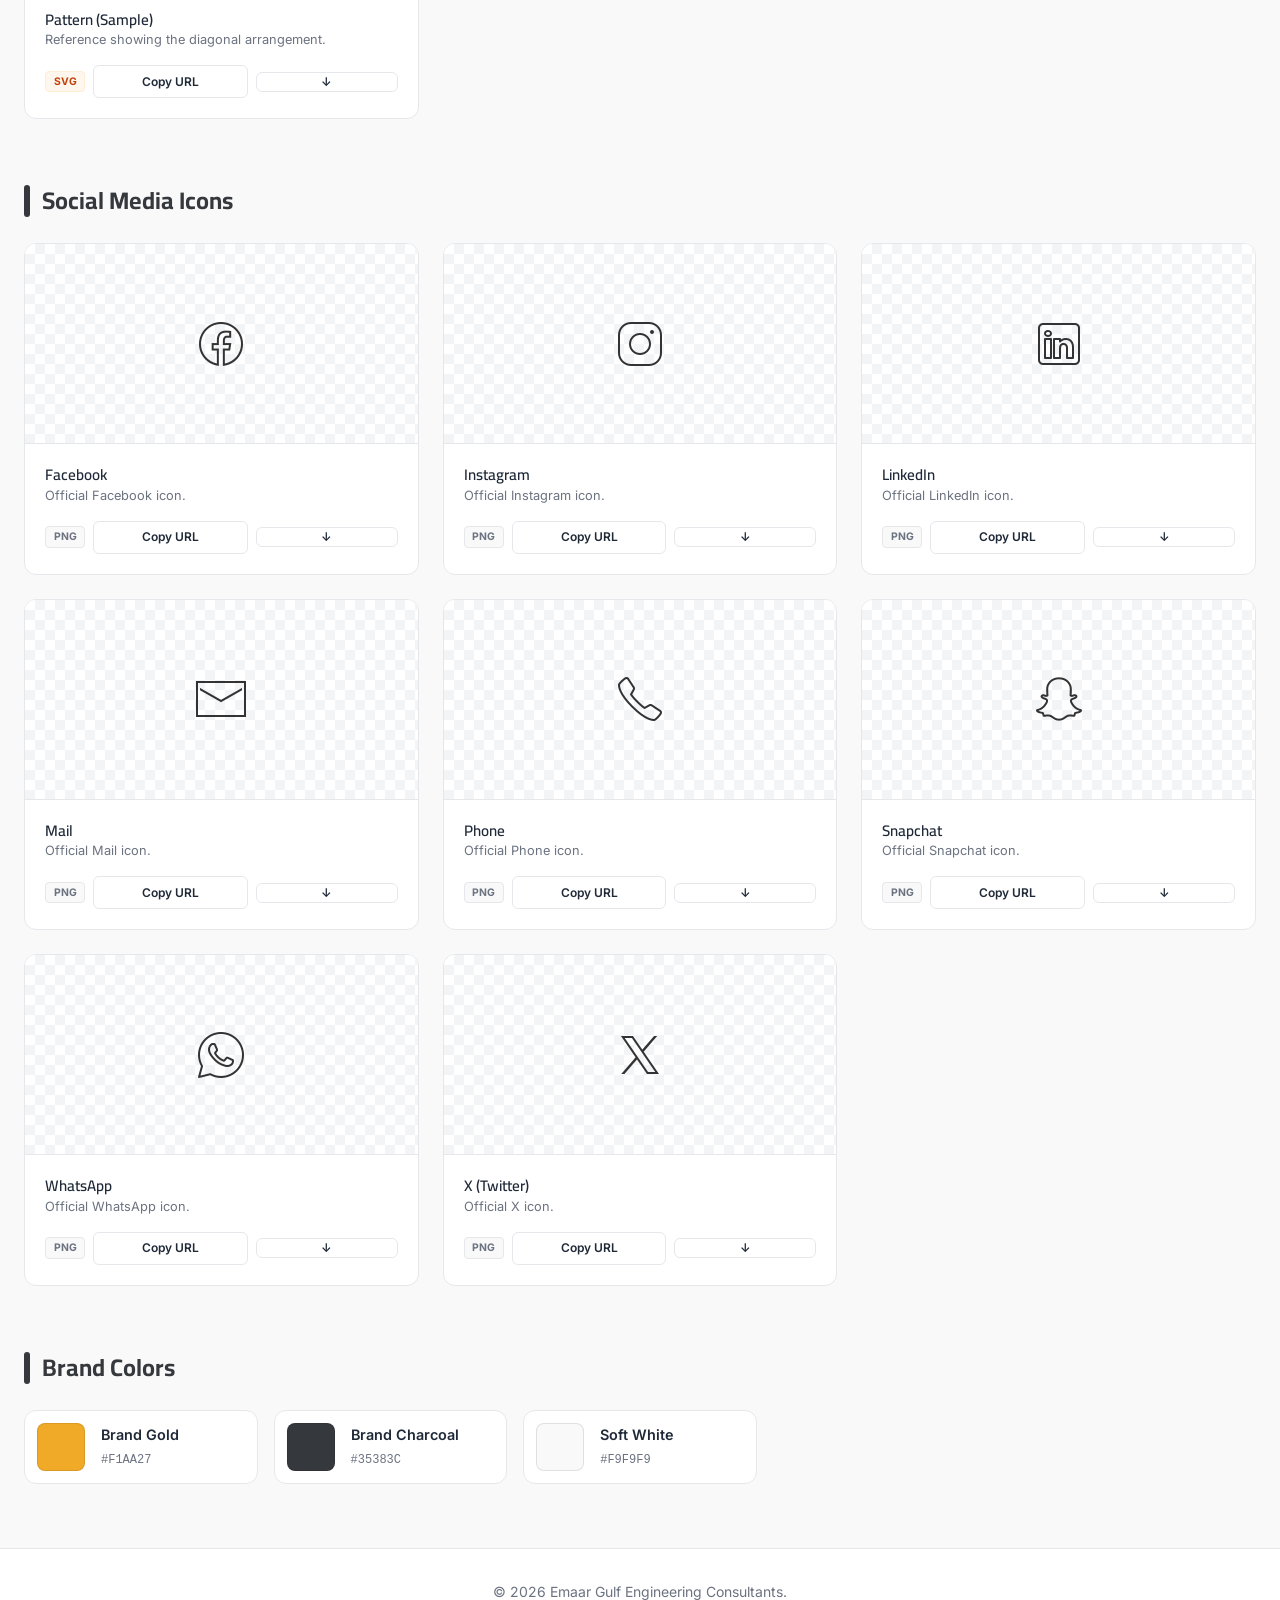
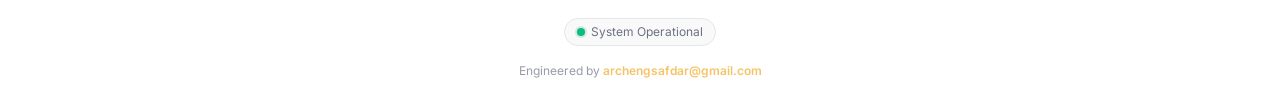
==== commit 0e93dce5: "Update background colors for slogan and graphic elements" ====
--- a/index.html
+++ b/index.html
@@ -255,7 +255,7 @@
                         { id: "slogan-dark", name: "Slogan Script (Dark)", file: "logo-slogan-dark", desc: "Corporate slogan. Pairs with sustainable project proposals.", bg: "bg-checkered" },
                         { id: "slogan-gold", name: "Slogan Script (Gold)", file: "logo-slogan-gold", desc: "Corporate slogan. Pairs with sustainable project proposals.", bg: "bg-checkered" },
                         { id: "slogan-light", name: "Slogan Script (Light)", file: "logo-slogan-light", desc: "Corporate slogan. Pairs with sustainable project proposals.", bg: "var(--dark)" },
-                        { id: "slogan-mix", name: "Slogan Script (Mix)", file: "logo-slogan-mix", desc: "Corporate slogan. Pairs with sustainable project proposals.", bg: "bg-checkered" }
+                        { id: "slogan-mix", name: "Slogan Script (Mix)", file: "logo-slogan-mix", desc: "Corporate slogan. Pairs with sustainable project proposals.", bg: "var(--dark)" }
                     ]
                 },
                 {
@@ -269,7 +269,7 @@
                         { id: "part-g-dark", name: "Graphic Element (G Dark)", file: "logo-part-g-dark", desc: "Isolated geometric 'G' mark.", bg: "bg-checkered" },
                         { id: "part-g-gold", name: "Graphic Element (G Gold)", file: "logo-part-g-gold", desc: "Isolated geometric 'G' mark.", bg: "bg-checkered" },
                         { id: "part-g-light", name: "Graphic Element (G Light)", file: "logo-part-g-light", desc: "Isolated geometric 'G' mark.", bg: "var(--dark)" },
-                        { id: "part-g-line-dark", name: "Graphic Element (G Line)", file: "logo-part-g-line-dark", desc: "Isolated line-art geometric 'G' mark.", bg: "var(--dark)" }
+                        { id: "part-g-line-dark", name: "Graphic Element (G Line)", file: "logo-part-g-line-dark", desc: "Isolated line-art geometric 'G' mark.", bg: "bg-checkered" }
                     ]
                 },
                 {
